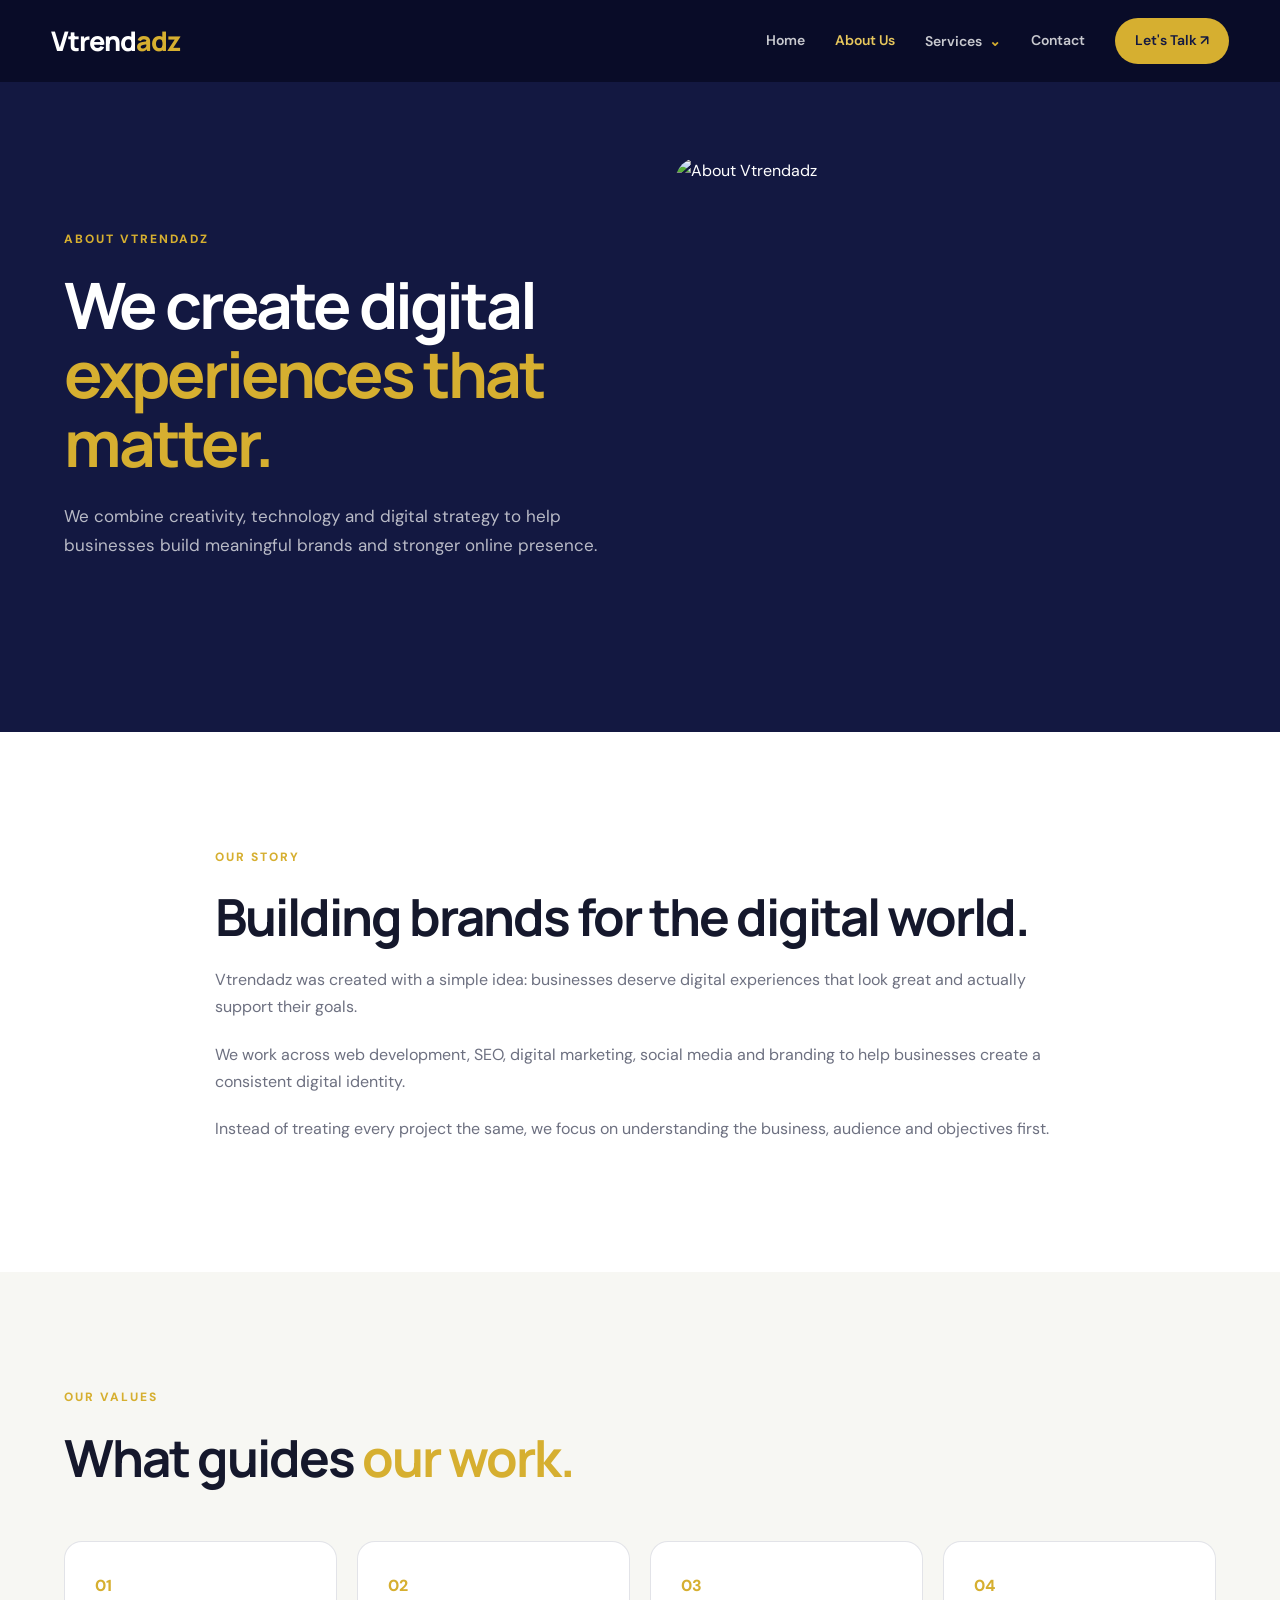
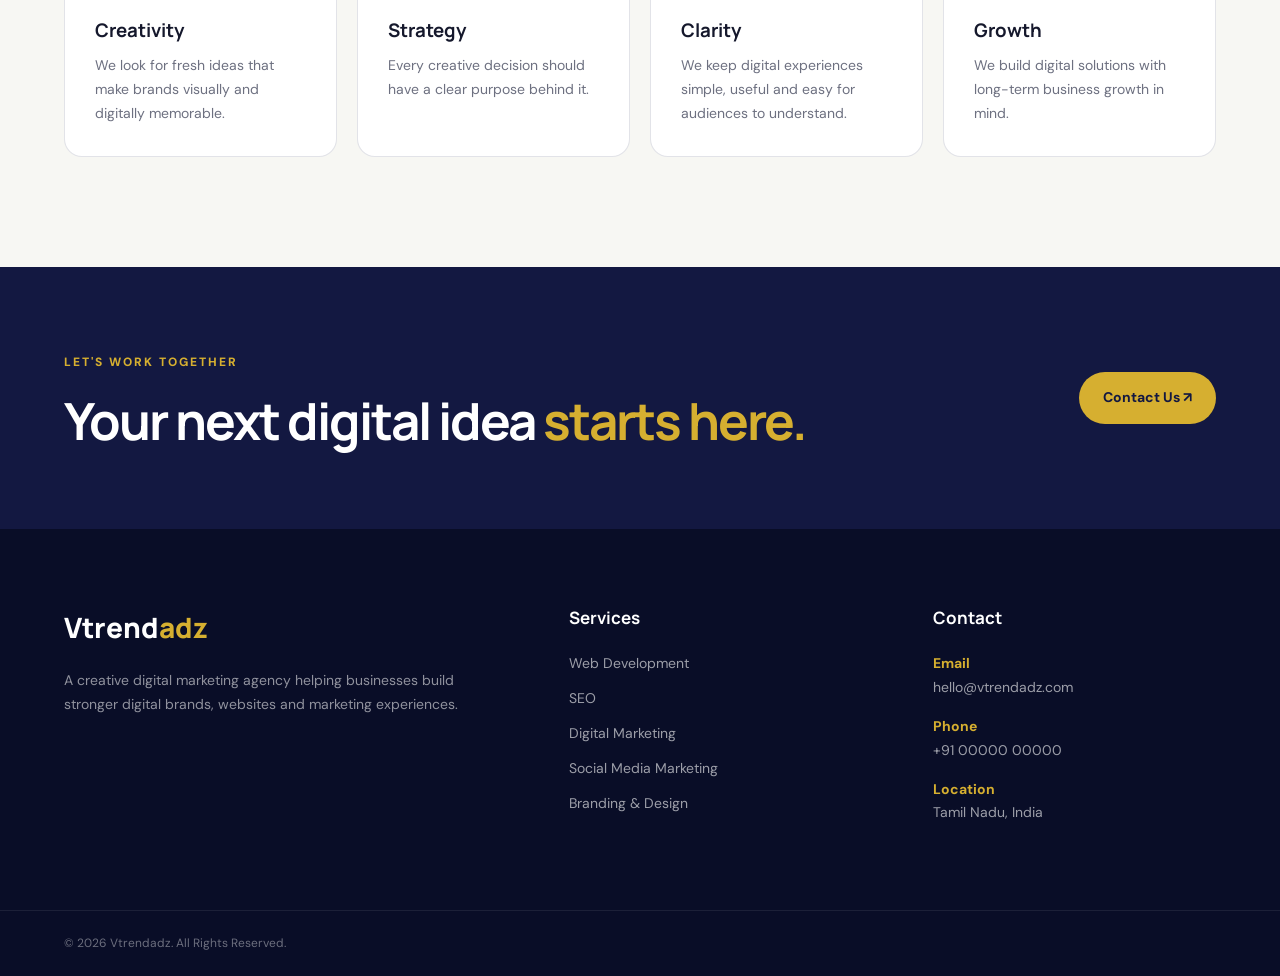
==== about.html @ 5061ff43 "ff" ====
<!DOCTYPE html>
<html lang="en">

<head>

    <meta charset="UTF-8">

    <meta name="viewport" content="width=device-width, initial-scale=1.0">

    <title>About Us | Vtrendadz Digital Marketing Agency</title>

    <meta name="description"
        content="Learn about Vtrendadz, a digital marketing agency helping businesses grow through websites, SEO, digital marketing, social media and branding.">

    <link rel="canonical" href="https://www.vtrendadz.com/about.html">

    <link rel="stylesheet" href="css/style.css">

</head>


<body>


    <div class="page-loader">
        <img src="images/vtrendadz-logo-transparent.png" alt="Vtrendadz" class="loader-logo-image">
    </div>

    <!-- NAVBAR -->

    <header class="navbar">

        <div class="nav-container">

            <a href="index.html" class="logo">
                Vtrend<span>adz</span>
            </a>

            <button class="menu-toggle" id="menuToggle">
                ☰
            </button>

            <nav class="nav-menu" id="navMenu">

                <a href="index.html">
                    Home
                </a>

                <a href="about.html" class="active">
                    About Us
                </a>

                <div class="dropdown">

                    <button class="dropdown-btn">
                        Services <span>⌄</span>
                    </button>

                    <div class="dropdown-menu">

                        <a href="services.html">
                            All Services
                        </a>

                        <a href="services/web-development.html">
                            Web Development
                        </a>

                        <a href="services/seo.html">
                            SEO
                        </a>

                        <a href="services/digital-marketing.html">
                            Digital Marketing
                        </a>

                        <a href="services/social-media.html">
                            Social Media Marketing
                        </a>

                        <a href="services/branding.html">
                            Branding & Design
                        </a>

                    </div>

                </div>

                <a href="contact.html">
                    Contact
                </a>

                <a href="contact.html" class="nav-btn">
                    Let's Talk ↗
                </a>

            </nav>

        </div>

    </header>


    <!-- HERO -->

    <section class="inner-hero">

        <div class="inner-hero-container">

            <div class="inner-hero-content reveal">

                <span class="small-title">
                    ABOUT VTRENDADZ
                </span>

                <h1>
                    We create digital
                    <span>experiences that matter.</span>
                </h1>

                <p>
                    We combine creativity, technology and digital
                    strategy to help businesses build meaningful
                    brands and stronger online presence.
                </p>

            </div>


            <div class="inner-hero-image reveal">

                <img src="images/about.jpg" alt="About Vtrendadz">

            </div>

        </div>

    </section>


    <!-- STORY -->

    <section class="section">

        <div class="container content-width reveal">

            <span class="small-title">
                OUR STORY
            </span>

            <h2>
                Building brands for the
                <span>digital world.</span>
            </h2>

            <p>
                Vtrendadz was created with a simple idea:
                businesses deserve digital experiences that
                look great and actually support their goals.
            </p>

            <p>
                We work across web development, SEO, digital
                marketing, social media and branding to help
                businesses create a consistent digital identity.
            </p>

            <p>
                Instead of treating every project the same,
                we focus on understanding the business,
                audience and objectives first.
            </p>

        </div>

    </section>


    <!-- VALUES -->

    <section class="section light-section">

        <div class="container">

            <div class="section-heading reveal">

                <span class="small-title">
                    OUR VALUES
                </span>

                <h2>
                    What guides
                    <span>our work.</span>
                </h2>

            </div>


            <div class="value-grid">

                <div class="value-card reveal">

                    <span>01</span>

                    <h3>Creativity</h3>

                    <p>
                        We look for fresh ideas that make brands
                        visually and digitally memorable.
                    </p>

                </div>


                <div class="value-card reveal">

                    <span>02</span>

                    <h3>Strategy</h3>

                    <p>
                        Every creative decision should have a
                        clear purpose behind it.
                    </p>

                </div>


                <div class="value-card reveal">

                    <span>03</span>

                    <h3>Clarity</h3>

                    <p>
                        We keep digital experiences simple,
                        useful and easy for audiences to understand.
                    </p>

                </div>


                <div class="value-card reveal">

                    <span>04</span>

                    <h3>Growth</h3>

                    <p>
                        We build digital solutions with long-term
                        business growth in mind.
                    </p>

                </div>

            </div>

        </div>

    </section>


    <!-- CTA -->

    <section class="cta-section">

        <div class="container cta-container reveal">

            <div>

                <span class="small-title">
                    LET'S WORK TOGETHER
                </span>

                <h2>
                    Your next digital idea
                    <span>starts here.</span>
                </h2>

            </div>

            <a href="contact.html" class="btn btn-primary">
                Contact Us ↗
            </a>

        </div>

    </section>


    <!-- FOOTER -->

    <footer class="footer">

        <div class="container footer-grid">

            <div class="footer-brand">

                <a href="index.html" class="footer-logo">
                    Vtrend<span>adz</span>
                </a>

                <p>
                    A creative digital marketing agency helping
                    businesses build stronger digital brands,
                    websites and marketing experiences.
                </p>

            </div>


            <div class="footer-services">

                <h3>Services</h3>

                <a href="services/web-development.html">
                    Web Development
                </a>

                <a href="services/seo.html">
                    SEO
                </a>

                <a href="services/digital-marketing.html">
                    Digital Marketing
                </a>

                <a href="services/social-media.html">
                    Social Media Marketing
                </a>

                <a href="services/branding.html">
                    Branding & Design
                </a>

            </div>


            <div class="footer-contact">

                <h3>Contact</h3>

                <p>
                    <strong>Email</strong><br>
                    hello@vtrendadz.com
                </p>

                <p>
                    <strong>Phone</strong><br>
                    +91 00000 00000
                </p>

                <p>
                    <strong>Location</strong><br>
                    Tamil Nadu, India
                </p>

            </div>

        </div>


        <div class="footer-bottom">

            <div class="container">

                <p>
                    © 2026 Vtrendadz. All Rights Reserved.
                </p>

            </div>

        </div>

    </footer>


    <script src="js/script.js"></script>

</body>

</html>
---- css/style.css ----
@import url('https://fonts.googleapis.com/css2?family=DM+Sans:wght@400;500;600;700&family=Manrope:wght@400;500;600;700;800&display=swap');


/* =========================================
   ROOT
========================================= */

:root {

    --navy: #131841;
    --navy-dark: #090d27;

    --gold: #d6af30;
    --gold-light: #e7c75d;

    --white: #ffffff;

    --cream: #f7f7f3;

    --text: #15182c;

    --muted: #6d7080;

    --border: rgba(19, 24, 65, 0.12);

    --container: 1180px;

}


/* =========================================
   RESET
========================================= */

* {

    margin: 0;

    padding: 0;

    box-sizing: border-box;

}


html {

    scroll-behavior: smooth;

}


body {

    font-family: "DM Sans", sans-serif;

    color: var(--text);

    background: var(--white);

    line-height: 1.7;

    overflow-x: hidden;

}


img {

    width: 100%;

    display: block;

}


a {

    text-decoration: none;

    color: inherit;

}


button,
input,
textarea,
select {

    font-family: inherit;

}


/* =========================================
   CONTAINER
========================================= */

.container {

    width: min(90%, var(--container));

    margin: auto;

}


/* =========================================
   LOADER
========================================= */

.page-loader {

    position: fixed;

    inset: 0;

    background: var(--navy);

    z-index: 9999;

    display: flex;

    align-items: center;

    justify-content: center;

    transition: .6s ease;

}


.page-loader.hide {

    opacity: 0;

    visibility: hidden;

}


.loader-logo {

    font-family: "Manrope", sans-serif;

    font-size: 42px;

    font-weight: 800;

    color: var(--white);

    animation: loaderPulse 1s infinite alternate;

}


.loader-logo span {

    color: var(--gold);

}


@keyframes loaderPulse {

    from {
        transform: scale(.9);
        opacity: .5;
    }

    to {
        transform: scale(1.05);
        opacity: 1;
    }

}


/* =========================================
   NAVBAR
========================================= */

.navbar {

    position: fixed;

    top: 0;

    left: 0;

    width: 100%;

    z-index: 1000;

    background: rgba(9, 13, 39, .92);

    backdrop-filter: blur(15px);

    transition: .3s ease;

}


.navbar.scrolled {

    box-shadow: 0 10px 40px rgba(0,0,0,.2);

}


.nav-container {

    width: min(92%, var(--container));

    margin: auto;

    min-height: 82px;

    display: flex;

    align-items: center;

    justify-content: space-between;

}


.logo {

    font-family: "Manrope", sans-serif;

    color: var(--white);

    font-size: 27px;

    font-weight: 800;

    letter-spacing: -1px;

}


.logo span {

    color: var(--gold);

}


.nav-menu {

    display: flex;

    align-items: center;

    gap: 30px;

}


.nav-menu > a {

    color: rgba(255,255,255,.78);

    font-size: 14px;

    font-weight: 600;

    transition: .3s ease;

}


.nav-menu > a:hover,
.nav-menu > a.active {

    color: var(--gold-light);

}


/* =========================================
   DROPDOWN
========================================= */

.dropdown {

    position: relative;

}


.dropdown-btn {

    background: none;

    border: none;

    color: rgba(255,255,255,.78);

    font-size: 14px;

    font-weight: 600;

    cursor: pointer;

}


.dropdown-btn span {

    color: var(--gold);

    margin-left: 4px;

}


.dropdown-menu {

    position: absolute;

    top: calc(100% + 22px);

    left: 50%;

    transform: translateX(-50%) translateY(10px);

    width: 230px;

    padding: 10px;

    background: var(--white);

    border-radius: 14px;

    box-shadow: 0 20px 50px rgba(0,0,0,.2);

    opacity: 0;

    visibility: hidden;

    transition: .3s ease;

}


.dropdown:hover .dropdown-menu {

    opacity: 1;

    visibility: visible;

    transform: translateX(-50%) translateY(0);

}


.dropdown-menu a {

    display: block;

    padding: 11px 14px;

    color: var(--text);

    font-size: 13px;

    border-radius: 8px;

    transition: .2s ease;

}


.dropdown-menu a:hover {

    background: var(--cream);

    color: var(--gold);

}


.nav-btn {

    padding: 11px 20px !important;

    background: var(--gold);

    color: var(--navy) !important;

    border-radius: 50px;

}


.nav-btn:hover {

    background: var(--gold-light);

}


/* =========================================
   MOBILE MENU
========================================= */

.menu-toggle {

    display: none;

    background: none;

    border: none;

    color: white;

    font-size: 27px;

    cursor: pointer;

}


/* =========================================
   HERO
========================================= */

.hero {

    min-height: 100vh;

    padding-top: 82px;

    background:
        radial-gradient(
            circle at 85% 20%,
            rgba(214,175,48,.14),
            transparent 30%
        ),
        var(--navy);

    color: var(--white);

}


.hero-container {

    width: min(90%, var(--container));

    margin: auto;

    display: grid;

    grid-template-columns: 1fr 1fr;

    gap: 70px;

    align-items: center;

    min-height: 650px;

}


.hero-content {

    max-width: 650px;

}


.small-title {

    display: inline-block;

    color: var(--gold);

    font-size: 12px;

    font-weight: 800;

    letter-spacing: 2px;

    margin-bottom: 20px;

}


.hero h1,
.inner-hero h1 {

    font-family: "Manrope", sans-serif;

    font-size: clamp(42px, 5vw, 72px);

    line-height: 1.08;

    letter-spacing: -3px;

    margin-bottom: 25px;

}


.hero h1 span,
.inner-hero h1 span,
.section-heading h2 span,
.about-content h2 span,
.cta-container h2 span {

    color: var(--gold);

}


.hero p {

    max-width: 580px;

    color: rgba(255,255,255,.7);

    font-size: 17px;

    margin-bottom: 32px;

}


.hero-buttons {

    display: flex;

    gap: 14px;

    flex-wrap: wrap;

}


/* =========================================
   BUTTONS
========================================= */

.btn {

    display: inline-flex;

    align-items: center;

    justify-content: center;

    padding: 14px 24px;

    border-radius: 50px;

    font-weight: 700;

    font-size: 14px;

    transition: .3s ease;

}


.btn-primary {

    background: var(--gold);

    color: var(--navy);

}


.btn-primary:hover {

    background: var(--gold-light);

    transform: translateY(-3px);

    box-shadow: 0 15px 30px rgba(214,175,48,.2);

}


.btn-outline {

    border: 1px solid rgba(255,255,255,.3);

    color: white;

}


.btn-outline:hover {

    border-color: var(--gold);

    color: var(--gold);

    transform: translateY(-3px);

}


/* =========================================
   HERO IMAGE
========================================= */

.hero-image-box {

    position: relative;

    height: 580px;

    border-radius: 25px;

    overflow: hidden;

    border: 1px solid rgba(255,255,255,.15);

    box-shadow: 0 30px 80px rgba(0,0,0,.35);

}


.hero-image-box img {

    width: 100%;

    height: 100%;

    object-fit: cover;

    transition: transform .7s ease;

}


.hero-image-box:hover img {

    transform: scale(1.05);

}


.image-badge {

    position: absolute;

    bottom: 25px;

    left: 25px;

    background: rgba(19,24,65,.9);

    backdrop-filter: blur(12px);

    padding: 15px 20px;

    border-radius: 15px;

    border: 1px solid rgba(255,255,255,.15);

}


.image-badge strong {

    display: block;

    color: var(--gold);

    font-size: 25px;

}


.image-badge span {

    color: white;

    font-size: 12px;

}


/* =========================================
   INNER HERO
========================================= */

.inner-hero {

    padding-top: 82px;

    background: var(--navy);

    color: white;

}


.inner-hero-container {

    width: min(90%, var(--container));

    margin: auto;

    min-height: 650px;

    display: grid;

    grid-template-columns: 1fr 1fr;

    gap: 70px;

    align-items: center;

}


.inner-hero-content {

    max-width: 620px;

}


.inner-hero-content p {

    color: rgba(255,255,255,.7);

    max-width: 570px;

    font-size: 17px;

    margin-bottom: 30px;

}


.inner-hero-image {

    height: 500px;

    border-radius: 25px;

    overflow: hidden;

}


.inner-hero-image img {

    width: 100%;

    height: 100%;

    object-fit: cover;

    transition: .7s ease;

}


.inner-hero-image:hover img {

    transform: scale(1.05);

}


/* =========================================
   SECTIONS
========================================= */

.section {

    padding: 110px 0;

}


.light-section {

    background: var(--cream);

}


.section-heading {

    max-width: 720px;

    margin-bottom: 55px;

}


.section-heading h2,
.about-content h2,
.content-width h2,
.contact-info h2 {

    font-family: "Manrope", sans-serif;

    font-size: clamp(34px, 4vw, 52px);

    line-height: 1.15;

    letter-spacing: -2px;

    margin-bottom: 20px;

}


.section-heading p {

    color: var(--muted);

    max-width: 600px;

}


/* =========================================
   SERVICES
========================================= */

.services-section {

    background: var(--white);

}


.service-grid {

    display: grid;

    grid-template-columns: repeat(2, 1fr);

    gap: 25px;

}


.service-card {

    border: 1px solid var(--border);

    border-radius: 20px;

    overflow: hidden;

    background: white;

    transition: .4s ease;

}


.service-card:hover {

    transform: translateY(-8px);

    box-shadow: 0 25px 60px rgba(19,24,65,.12);

}


.service-image {

    height: 260px;

    overflow: hidden;

}


.service-image img {

    width: 100%;

    height: 100%;

    object-fit: cover;

    transition: .6s ease;

}


.service-card:hover .service-image img {

    transform: scale(1.07);

}


.service-content {

    padding: 28px;

}


.service-content h3 {

    font-family: "Manrope", sans-serif;

    font-size: 23px;

    margin-bottom: 8px;

}


.service-content p {

    color: var(--muted);

    font-size: 14px;

    margin-bottom: 18px;

}


.service-link {

    color: var(--navy);

    font-size: 13px;

    font-weight: 800;

}


.service-card:hover .service-link {

    color: var(--gold);

}


/* =========================================
   ABOUT
========================================= */

.about-preview {

    background: var(--cream);

}


.about-grid {

    display: grid;

    grid-template-columns: 1fr 1fr;

    gap: 80px;

    align-items: center;

}


.about-image {

    height: 520px;

    border-radius: 25px;

    overflow: hidden;

}


.about-image img {

    width: 100%;

    height: 100%;

    object-fit: cover;

    transition: .7s ease;

}


.about-image:hover img {

    transform: scale(1.04);

}


.about-content p {

    color: var(--muted);

    margin-bottom: 18px;

}


.text-link {

    display: inline-block;

    margin-top: 15px;

    color: var(--navy);

    font-weight: 800;

    border-bottom: 2px solid var(--gold);

}


/* =========================================
   CONTENT
========================================= */

.content-width {

    max-width: 850px;

}


.content-width p {

    color: var(--muted);

    margin-bottom: 20px;

}


/* =========================================
   VALUE GRID
========================================= */

.value-grid {

    display: grid;

    grid-template-columns: repeat(4, 1fr);

    gap: 20px;

}


.value-card {

    background: white;

    border: 1px solid var(--border);

    padding: 30px;

    border-radius: 18px;

    transition: .3s ease;

}


.value-card:hover {

    transform: translateY(-6px);

    box-shadow: 0 20px 50px rgba(0,0,0,.08);

}


.value-card > span {

    color: var(--gold);

    font-weight: 800;

}


.value-card h3 {

    font-family: "Manrope", sans-serif;

    margin: 15px 0 8px;

}


.value-card p {

    color: var(--muted);

    font-size: 14px;

}


/* =========================================
   FEATURE GRID
========================================= */

.feature-grid {

    display: grid;

    grid-template-columns: repeat(2, 1fr);

    gap: 20px;

}


.feature-card {

    border: 1px solid var(--border);

    padding: 35px;

    border-radius: 20px;

    transition: .35s ease;

}


.feature-card:hover {

    transform: translateY(-6px);

    border-color: var(--gold);

    box-shadow: 0 20px 50px rgba(19,24,65,.08);

}


.feature-card > span {

    color: var(--gold);

    font-weight: 800;

}


.feature-card h3 {

    font-family: "Manrope", sans-serif;

    font-size: 22px;

    margin: 15px 0 8px;

}


.feature-card p {

    color: var(--muted);

}


/* =========================================
   CTA
========================================= */

.cta-section {

    padding: 80px 0;

    background: var(--navy);

    color: white;

}


.cta-container {

    display: flex;

    align-items: center;

    justify-content: space-between;

    gap: 40px;

}


.cta-container h2 {

    font-family: "Manrope", sans-serif;

    font-size: clamp(34px, 4vw, 52px);

    line-height: 1.1;

    letter-spacing: -2px;

}


/* =========================================
   CONTACT
========================================= */

.contact-grid {

    display: grid;

    grid-template-columns: .8fr 1.2fr;

    gap: 80px;

    align-items: start;

}


.contact-info > p {

    color: var(--muted);

    margin-bottom: 35px;

}


.contact-detail {

    padding: 20px 0;

    border-bottom: 1px solid var(--border);

}


.contact-detail strong {

    display: block;

    font-size: 13px;

    color: var(--gold);

    margin-bottom: 5px;

}


.contact-detail a {

    font-weight: 600;

}


.contact-detail p {

    margin: 0;

    color: var(--muted);

}


/* =========================================
   FORM
========================================= */

.contact-form-wrapper {

    background: var(--cream);

    padding: 40px;

    border-radius: 25px;

}


.form-row {

    display: grid;

    grid-template-columns: 1fr 1fr;

    gap: 20px;

}


.form-group {

    margin-bottom: 20px;

}


.form-group label {

    display: block;

    margin-bottom: 7px;

    font-size: 13px;

    font-weight: 700;

}


.form-group input,
.form-group textarea,
.form-group select {

    width: 100%;

    border: 1px solid var(--border);

    background: white;

    border-radius: 10px;

    padding: 14px 15px;

    outline: none;

    font-size: 14px;

    color: var(--text);

    transition: .3s ease;

}


.form-group input:focus,
.form-group textarea:focus,
.form-group select:focus {

    border-color: var(--gold);

    box-shadow: 0 0 0 3px rgba(214,175,48,.1);

}


.form-group textarea {

    resize: vertical;

}


.form-btn {

    border: none;

    cursor: pointer;

}


/* =========================================
   FOOTER
========================================= */

.footer {

    background: var(--navy-dark);

    color: white;

    padding-top: 75px;

}


.footer-grid {

    display: grid;

    grid-template-columns: 1.5fr 1fr 1fr;

    gap: 80px;

    padding-bottom: 70px;

}


.footer-logo {

    font-family: "Manrope", sans-serif;

    font-size: 28px;

    font-weight: 800;

}


.footer-logo span {

    color: var(--gold);

}


.footer-brand p {

    max-width: 400px;

    color: rgba(255,255,255,.55);

    font-size: 14px;

    margin-top: 18px;

}


.footer h3 {

    font-family: "Manrope", sans-serif;

    margin-bottom: 20px;

    font-size: 17px;

}


.footer-services a {

    display: block;

    color: rgba(255,255,255,.6);

    font-size: 14px;

    margin-bottom: 11px;

    transition: .2s ease;

}


.footer-services a:hover {

    color: var(--gold);

    transform: translateX(4px);

}


.footer-contact p {

    color: rgba(255,255,255,.6);

    font-size: 14px;

    margin-bottom: 15px;

}


.footer-contact strong {

    color: var(--gold);

}


.footer-bottom {

    border-top: 1px solid rgba(255,255,255,.08);

    padding: 22px 0;

}


.footer-bottom p {

    color: rgba(255,255,255,.4);

    font-size: 12px;

}


/* =========================================
   ANIMATION
========================================= */

.reveal {

    opacity: 0;

    transform: translateY(30px);

    transition:
        opacity .8s ease,
        transform .8s ease;

}


.reveal.show {

    opacity: 1;

    transform: translateY(0);

}


/* =========================================
   RESPONSIVE
========================================= */

@media(max-width: 1000px) {

    .nav-menu {

        gap: 18px;

    }


    .hero-container,
    .inner-hero-container {

        gap: 40px;

    }


    .value-grid {

        grid-template-columns: repeat(2, 1fr);

    }

}


@media(max-width: 900px) {

    .menu-toggle {

        display: block;

    }


    .nav-menu {

        position: absolute;

        top: 82px;

        left: 0;

        width: 100%;

        padding: 25px;

        background: var(--navy-dark);

        display: none;

        flex-direction: column;

        align-items: flex-start;

        gap: 18px;

    }


    .nav-menu.open {

        display: flex;

    }


    .dropdown {

        width: 100%;

    }


    .dropdown-btn {

        padding: 0;

    }


    .dropdown-menu {

        position: static;

        transform: none;

        width: 100%;

        margin-top: 12px;

        display: none;

        box-shadow: none;

    }


    .dropdown:hover .dropdown-menu {

        display: block;

        transform: none;

    }


    .hero-container,
    .inner-hero-container,
    .about-grid,
    .contact-grid {

        grid-template-columns: 1fr;

    }


    .hero {

        padding-bottom: 80px;

    }


    .hero-image-box {

        height: 450px;

    }


    .inner-hero {

        padding-bottom: 80px;

    }


    .inner-hero-image {

        height: 430px;

    }


    .about-grid {

        gap: 40px;

    }


    .footer-grid {

        grid-template-columns: 1fr 1fr;

        gap: 45px;

    }


    .cta-container {

        align-items: flex-start;

        flex-direction: column;

    }

}


@media(max-width: 650px) {

    .hero h1,
    .inner-hero h1 {

        letter-spacing: -2px;

    }


    .hero-image-box {

        height: 350px;

    }


    .inner-hero-image {

        height: 330px;

    }


    .service-grid,
    .feature-grid,
    .value-grid {

        grid-template-columns: 1fr;

    }


    .form-row {

        grid-template-columns: 1fr;

        gap: 0;

    }


    .contact-form-wrapper {

        padding: 25px;

    }


    .footer-grid {

        grid-template-columns: 1fr;

        gap: 40px;

    }


    .section {

        padding: 75px 0;

    }


    .hero-buttons {

        flex-direction: column;

        align-items: stretch;

    }


    .btn {

        width: 100%;

    }

}

.page-loader {
    position: fixed;
    inset: 0;
    background: #ffffff;
    z-index: 9999;

    display: flex;
    align-items: center;
    justify-content: center;

    transition: opacity .6s ease, visibility .6s ease;
}

.page-loader.hide {
    opacity: 0;
    visibility: hidden;
}

.loader-logo-image {
    width: min(420px, 70vw);
    height: auto;
    display: block;

    animation: logoLoader 1.8s ease-in-out infinite;
}

@keyframes logoLoader {
    0% {
        transform: scale(.96);
        opacity: .75;
    }

    50% {
        transform: scale(1);
        opacity: 1;
    }

    100% {
        transform: scale(.96);
        opacity: .75;
    }
}

@media(max-width: 650px) {

    .brand-logo {
        width: 105px;
    }

    .loader-logo-image {
        width: 75vw;
    }

}
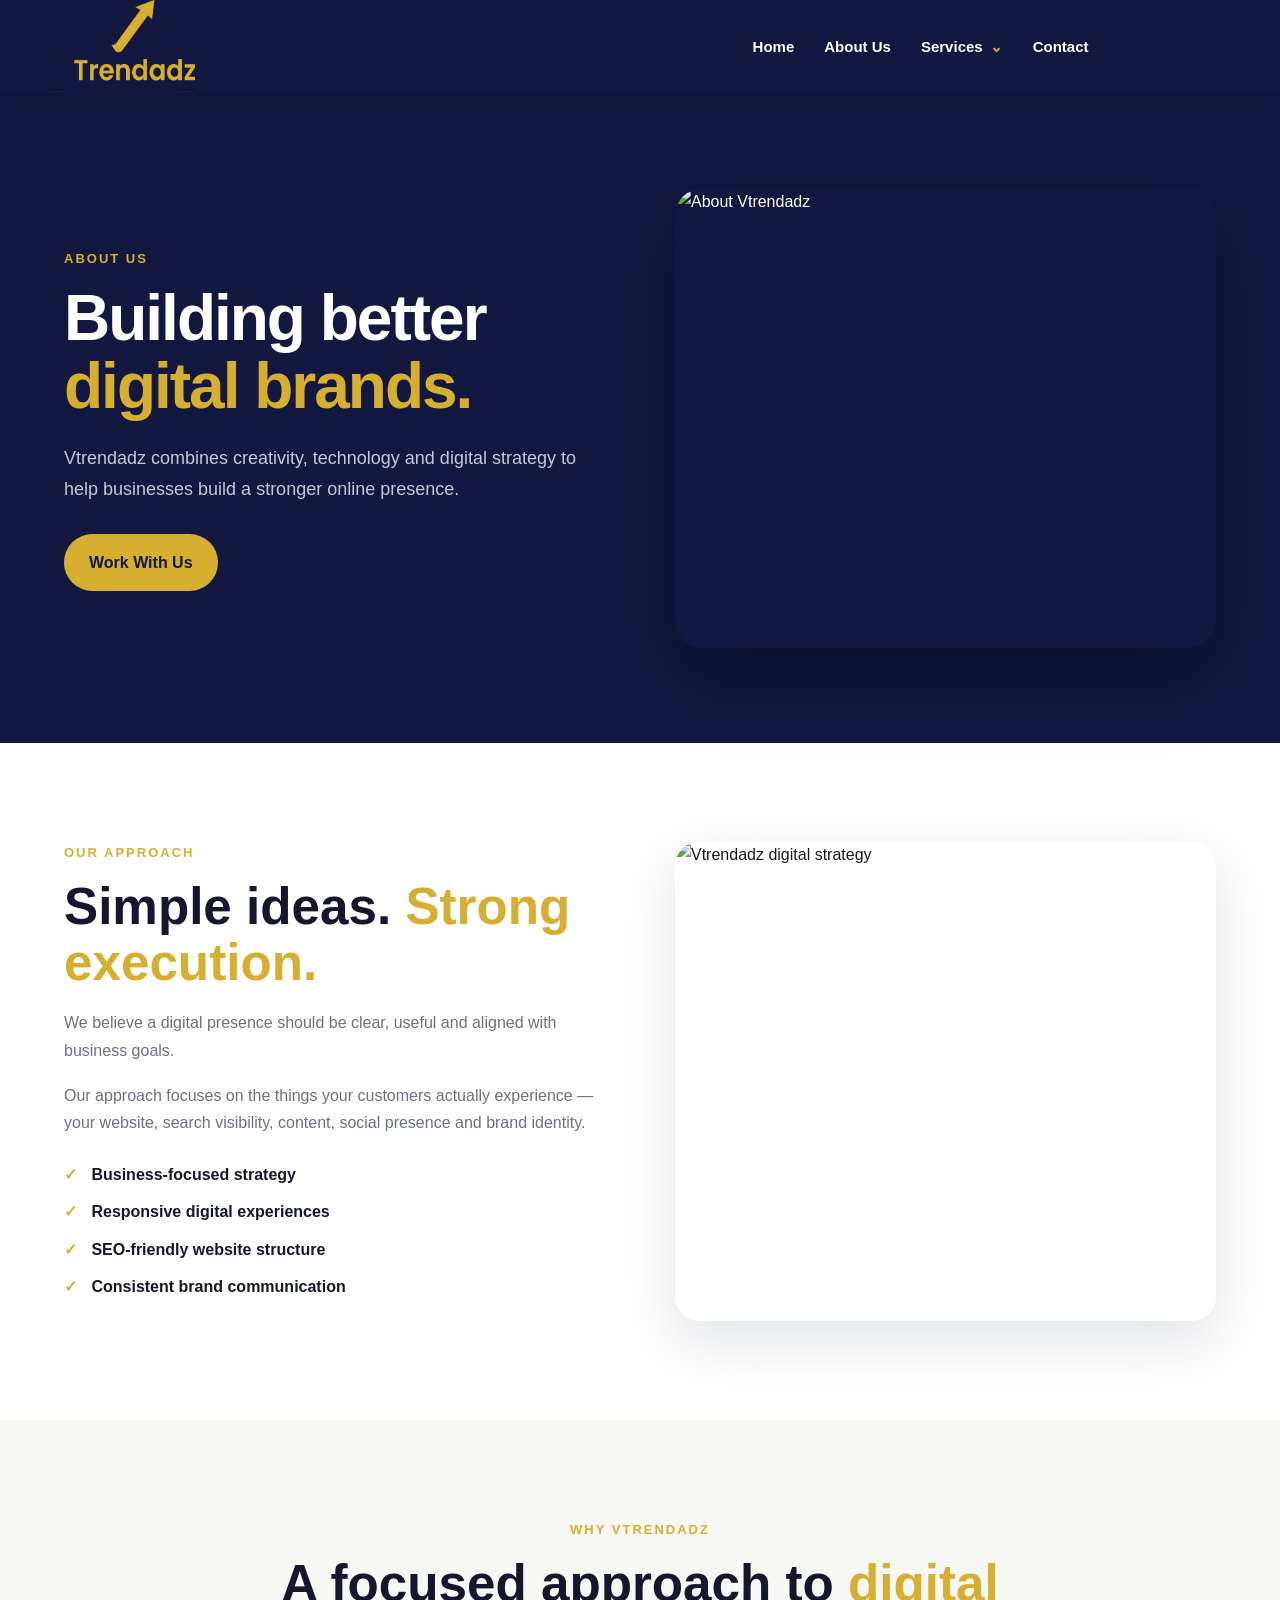
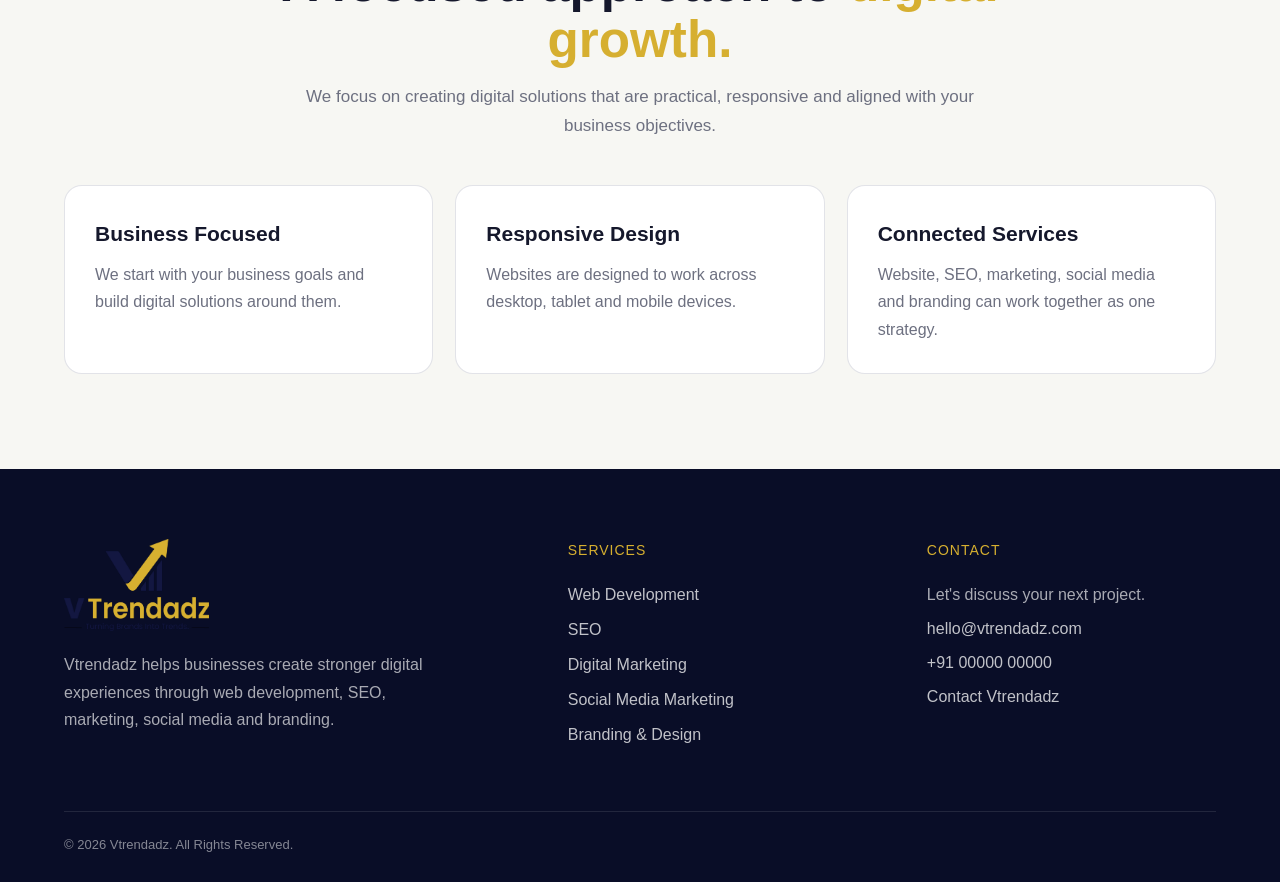
==== commit abc55aad: "ff" ====
--- a/about.html
+++ b/about.html
@@ -5,313 +5,404 @@
 
     <meta charset="UTF-8">
 
-    <meta name="viewport" content="width=device-width, initial-scale=1.0">
-
-    <title>About Us | Vtrendadz Digital Marketing Agency</title>
-
-    <meta name="description"
-        content="Learn about Vtrendadz, a digital marketing agency helping businesses grow through websites, SEO, digital marketing, social media and branding.">
-
-    <link rel="canonical" href="https://www.vtrendadz.com/about.html">
-
-    <link rel="stylesheet" href="css/style.css">
+    <meta name="viewport"
+          content="width=device-width, initial-scale=1.0">
+
+    <title>
+        About Vtrendadz | Digital Marketing Agency in Tamil Nadu
+    </title>
+
+    <meta
+        name="description"
+        content="Learn about Vtrendadz, a digital marketing agency offering web development, SEO, digital marketing, social media marketing and branding services."
+    >
+
+    <meta
+        name="robots"
+        content="index, follow"
+    >
+
+    <link
+        rel="canonical"
+        href="https://www.vtrendadz.com/about.html"
+    >
+
+    <link
+        rel="stylesheet"
+        href="css/style.css"
+    >
 
 </head>
 
-
 <body>
 
 
-    <div class="page-loader">
-        <img src="images/vtrendadz-logo-transparent.png" alt="Vtrendadz" class="loader-logo-image">
+<!-- LOADER -->
+
+<div id="pageLoader" class="page-loader">
+
+    <div class="loader-wrapper">
+
+        <div class="loader-circle"></div>
+
+        <img
+            src="images/vtrendadz-logo-transparent.png"
+            alt="Vtrendadz"
+            class="loader-logo"
+        >
+
     </div>
 
-    <!-- NAVBAR -->
-
-    <header class="navbar">
-
-        <div class="nav-container">
-
-            <a href="index.html" class="logo">
-                Vtrend<span>adz</span>
+</div>
+
+
+
+<!-- NAVBAR -->
+
+<header class="site-header">
+
+    <nav class="navbar">
+
+        <a href="index.html" class="brand-logo">
+
+            <img
+                src="images/vtrendadz-logo-transparent.png"
+                alt="Vtrendadz"
+            >
+
+        </a>
+
+
+        <button
+            class="menu-toggle"
+            id="menuToggle"
+            aria-label="Open menu"
+            aria-expanded="false"
+            type="button"
+        >
+
+            <span></span>
+            <span></span>
+            <span></span>
+
+        </button>
+
+
+        <div class="nav-menu" id="navMenu">
+
+            <a href="index.html">
+                Home
             </a>
 
-            <button class="menu-toggle" id="menuToggle">
-                ☰
-            </button>
-
-            <nav class="nav-menu" id="navMenu">
-
-                <a href="index.html">
-                    Home
-                </a>
-
-                <a href="about.html" class="active">
-                    About Us
-                </a>
-
-                <div class="dropdown">
-
-                    <button class="dropdown-btn">
-                        Services <span>⌄</span>
-                    </button>
-
-                    <div class="dropdown-menu">
-
-                        <a href="services.html">
-                            All Services
-                        </a>
-
-                        <a href="services/web-development.html">
-                            Web Development
-                        </a>
-
-                        <a href="services/seo.html">
-                            SEO
-                        </a>
-
-                        <a href="services/digital-marketing.html">
-                            Digital Marketing
-                        </a>
-
-                        <a href="services/social-media.html">
-                            Social Media Marketing
-                        </a>
-
-                        <a href="services/branding.html">
-                            Branding & Design
-                        </a>
-
-                    </div>
+            <a href="about.html">
+                About Us
+            </a>
+
+
+            <div class="nav-dropdown">
+
+                <button
+                    class="dropdown-btn"
+                    type="button"
+                    aria-expanded="false"
+                >
+
+                    Services
+
+                    <span>⌄</span>
+
+                </button>
+
+
+                <div class="dropdown-menu">
+
+                    <a href="services.html">
+                        All Services
+                    </a>
+
+                    <a href="services/web-development.html">
+                        Web Development
+                    </a>
+
+                    <a href="services/seo.html">
+                        SEO
+                    </a>
+
+                    <a href="services/digital-marketing.html">
+                        Digital Marketing
+                    </a>
+
+                    <a href="services/social-media.html">
+                        Social Media Marketing
+                    </a>
+
+                    <a href="services/branding.html">
+                        Branding &amp; Design
+                    </a>
 
                 </div>
 
-                <a href="contact.html">
-                    Contact
-                </a>
-
-                <a href="contact.html" class="nav-btn">
-                    Let's Talk ↗
-                </a>
-
-            </nav>
-
-        </div>
-
-    </header>
-
-
-    <!-- HERO -->
-
-    <section class="inner-hero">
-
-        <div class="inner-hero-container">
-
-            <div class="inner-hero-content reveal">
-
-                <span class="small-title">
-                    ABOUT VTRENDADZ
-                </span>
-
-                <h1>
-                    We create digital
-                    <span>experiences that matter.</span>
-                </h1>
+            </div>
+
+
+            <a href="contact.html">
+                Contact
+            </a>
+
+            <a href="contact.html" class="nav-cta">
+                Let's Talk
+            </a>
+
+        </div>
+
+    </nav>
+
+</header>
+
+
+
+<main>
+
+
+<!-- HERO -->
+
+<section class="inner-hero">
+
+    <div class="inner-hero-container">
+
+
+        <div class="reveal">
+
+            <span class="small-title">
+                ABOUT US
+            </span>
+
+
+            <h1>
+                Building better
+                <span>digital brands.</span>
+            </h1>
+
+
+            <p>
+                Vtrendadz combines creativity, technology
+                and digital strategy to help businesses
+                build a stronger online presence.
+            </p>
+
+
+            <a
+                href="contact.html"
+                class="btn btn-primary"
+            >
+                Work With Us
+            </a>
+
+        </div>
+
+
+        <div class="inner-hero-image reveal">
+
+            <img
+                src="images/about.jpg"
+                alt="About Vtrendadz"
+            >
+
+        </div>
+
+    </div>
+
+</section>
+
+
+
+<!-- APPROACH -->
+
+<section class="section">
+
+    <div class="container about-grid">
+
+
+        <div class="about-content reveal">
+
+            <span class="small-title">
+                OUR APPROACH
+            </span>
+
+
+            <h2>
+                Simple ideas.
+                <span>Strong execution.</span>
+            </h2>
+
+
+            <p>
+                We believe a digital presence should be
+                clear, useful and aligned with business goals.
+            </p>
+
+
+            <p>
+                Our approach focuses on the things your
+                customers actually experience — your website,
+                search visibility, content, social presence
+                and brand identity.
+            </p>
+
+
+            <ul class="check-list">
+
+                <li>
+                    Business-focused strategy
+                </li>
+
+                <li>
+                    Responsive digital experiences
+                </li>
+
+                <li>
+                    SEO-friendly website structure
+                </li>
+
+                <li>
+                    Consistent brand communication
+                </li>
+
+            </ul>
+
+        </div>
+
+
+        <div class="about-image reveal">
+
+            <img
+                src="images/hero.jpg"
+                alt="Vtrendadz digital strategy"
+            >
+
+        </div>
+
+    </div>
+
+</section>
+
+
+
+<!-- WHY -->
+
+<section class="section section-light">
+
+    <div class="container">
+
+        <div class="section-heading center reveal">
+
+            <span class="small-title">
+                WHY VTRENDADZ
+            </span>
+
+            <h2>
+                A focused approach to
+                <span>digital growth.</span>
+            </h2>
+
+            <p>
+                We focus on creating digital solutions
+                that are practical, responsive and aligned
+                with your business objectives.
+            </p>
+
+        </div>
+
+
+        <div class="feature-grid">
+
+
+            <div class="feature-card reveal">
+
+                <h3>
+                    Business Focused
+                </h3>
 
                 <p>
-                    We combine creativity, technology and digital
-                    strategy to help businesses build meaningful
-                    brands and stronger online presence.
+                    We start with your business goals
+                    and build digital solutions around them.
                 </p>
 
             </div>
 
 
-            <div class="inner-hero-image reveal">
-
-                <img src="images/about.jpg" alt="About Vtrendadz">
-
-            </div>
-
-        </div>
-
-    </section>
-
-
-    <!-- STORY -->
-
-    <section class="section">
-
-        <div class="container content-width reveal">
-
-            <span class="small-title">
-                OUR STORY
-            </span>
-
-            <h2>
-                Building brands for the
-                <span>digital world.</span>
-            </h2>
-
-            <p>
-                Vtrendadz was created with a simple idea:
-                businesses deserve digital experiences that
-                look great and actually support their goals.
-            </p>
-
-            <p>
-                We work across web development, SEO, digital
-                marketing, social media and branding to help
-                businesses create a consistent digital identity.
-            </p>
-
-            <p>
-                Instead of treating every project the same,
-                we focus on understanding the business,
-                audience and objectives first.
-            </p>
-
-        </div>
-
-    </section>
-
-
-    <!-- VALUES -->
-
-    <section class="section light-section">
-
-        <div class="container">
-
-            <div class="section-heading reveal">
-
-                <span class="small-title">
-                    OUR VALUES
-                </span>
-
-                <h2>
-                    What guides
-                    <span>our work.</span>
-                </h2>
-
-            </div>
-
-
-            <div class="value-grid">
-
-                <div class="value-card reveal">
-
-                    <span>01</span>
-
-                    <h3>Creativity</h3>
-
-                    <p>
-                        We look for fresh ideas that make brands
-                        visually and digitally memorable.
-                    </p>
-
+            <div class="feature-card reveal">
+
+                <h3>
+                    Responsive Design
+                </h3>
+
+                <p>
+                    Websites are designed to work across
+                    desktop, tablet and mobile devices.
+                </p>
+
+            </div>
+
+
+            <div class="feature-card reveal">
+
+                <h3>
+                    Connected Services
+                </h3>
+
+                <p>
+                    Website, SEO, marketing, social media
+                    and branding can work together as one strategy.
+                </p>
+
+            </div>
+
+
+        </div>
+
+    </div>
+
+</section>
+
+</main>
+
+
+
+<!-- FOOTER -->
+
+<footer class="site-footer">
+
+    <div class="container">
+
+        <div class="footer-grid">
+
+            <div class="footer-brand">
+
+                <a href="index.html" class="brand-logo">
+
+                    <img
+                        src="images/vtrendadz-logo-transparent.png"
+                        alt="Vtrendadz"
+                    >
+
+                </a>
+
+                <p>
+                    Vtrendadz helps businesses create
+                    stronger digital experiences through
+                    web development, SEO, marketing,
+                    social media and branding.
+                </p>
+
+            </div>
+
+
+            <div class="footer-services">
+
+                <div class="footer-title">
+                    Services
                 </div>
-
-
-                <div class="value-card reveal">
-
-                    <span>02</span>
-
-                    <h3>Strategy</h3>
-
-                    <p>
-                        Every creative decision should have a
-                        clear purpose behind it.
-                    </p>
-
-                </div>
-
-
-                <div class="value-card reveal">
-
-                    <span>03</span>
-
-                    <h3>Clarity</h3>
-
-                    <p>
-                        We keep digital experiences simple,
-                        useful and easy for audiences to understand.
-                    </p>
-
-                </div>
-
-
-                <div class="value-card reveal">
-
-                    <span>04</span>
-
-                    <h3>Growth</h3>
-
-                    <p>
-                        We build digital solutions with long-term
-                        business growth in mind.
-                    </p>
-
-                </div>
-
-            </div>
-
-        </div>
-
-    </section>
-
-
-    <!-- CTA -->
-
-    <section class="cta-section">
-
-        <div class="container cta-container reveal">
-
-            <div>
-
-                <span class="small-title">
-                    LET'S WORK TOGETHER
-                </span>
-
-                <h2>
-                    Your next digital idea
-                    <span>starts here.</span>
-                </h2>
-
-            </div>
-
-            <a href="contact.html" class="btn btn-primary">
-                Contact Us ↗
-            </a>
-
-        </div>
-
-    </section>
-
-
-    <!-- FOOTER -->
-
-    <footer class="footer">
-
-        <div class="container footer-grid">
-
-            <div class="footer-brand">
-
-                <a href="index.html" class="footer-logo">
-                    Vtrend<span>adz</span>
-                </a>
-
-                <p>
-                    A creative digital marketing agency helping
-                    businesses build stronger digital brands,
-                    websites and marketing experiences.
-                </p>
-
-            </div>
-
-
-            <div class="footer-services">
-
-                <h3>Services</h3>
 
                 <a href="services/web-development.html">
                     Web Development
@@ -330,7 +421,7 @@
                 </a>
 
                 <a href="services/branding.html">
-                    Branding & Design
+                    Branding &amp; Design
                 </a>
 
             </div>
@@ -338,22 +429,25 @@
 
             <div class="footer-contact">
 
-                <h3>Contact</h3>
+                <div class="footer-title">
+                    Contact
+                </div>
 
                 <p>
-                    <strong>Email</strong><br>
+                    Let's discuss your next project.
+                </p>
+
+                <a href="mailto:hello@vtrendadz.com">
                     hello@vtrendadz.com
-                </p>
-
-                <p>
-                    <strong>Phone</strong><br>
+                </a>
+
+                <a href="tel:+910000000000">
                     +91 00000 00000
-                </p>
-
-                <p>
-                    <strong>Location</strong><br>
-                    Tamil Nadu, India
-                </p>
+                </a>
+
+                <a href="contact.html">
+                    Contact Vtrendadz
+                </a>
 
             </div>
 
@@ -361,22 +455,15 @@
 
 
         <div class="footer-bottom">
-
-            <div class="container">
-
-                <p>
-                    © 2026 Vtrendadz. All Rights Reserved.
-                </p>
-
-            </div>
-
-        </div>
-
-    </footer>
-
-
-    <script src="js/script.js"></script>
+            © 2026 Vtrendadz. All Rights Reserved.
+        </div>
+
+    </div>
+
+</footer>
+
+
+<script src="js/script.js"></script>
 
 </body>
-
 </html>
--- a/css/style.css
+++ b/css/style.css
@@ -1,9 +1,7 @@
-@import url('https://fonts.googleapis.com/css2?family=DM+Sans:wght@400;500;600;700&family=Manrope:wght@400;500;600;700;800&display=swap');
-
-
-/* =========================================
-   ROOT
-========================================= */
+/* =========================================================
+   VTRENDADZ
+   MAIN STYLESHEET
+========================================================= */
 
 :root {
 
@@ -14,45 +12,45 @@
     --gold-light: #e7c75d;
 
     --white: #ffffff;
-
     --cream: #f7f7f3;
 
     --text: #15182c;
-
     --muted: #6d7080;
 
     --border: rgba(19, 24, 65, 0.12);
 
     --container: 1180px;
 
-}
-
-
-/* =========================================
+    --shadow:
+        0 20px 60px rgba(9, 13, 39, 0.12);
+}
+
+
+/* =========================================================
    RESET
-========================================= */
+========================================================= */
 
 * {
 
     margin: 0;
-
     padding: 0;
 
     box-sizing: border-box;
-
 }
 
 
 html {
 
     scroll-behavior: smooth;
-
 }
 
 
 body {
 
-    font-family: "DM Sans", sans-serif;
+    font-family:
+        Arial,
+        Helvetica,
+        sans-serif;
 
     color: var(--text);
 
@@ -61,16 +59,14 @@
     line-height: 1.7;
 
     overflow-x: hidden;
-
 }
 
 
 img {
 
-    width: 100%;
-
     display: block;
 
+    max-width: 100%;
 }
 
 
@@ -79,7 +75,6 @@
     text-decoration: none;
 
     color: inherit;
-
 }
 
 
@@ -88,27 +83,22 @@
 textarea,
 select {
 
-    font-family: inherit;
-
-}
-
-
-/* =========================================
-   CONTAINER
-========================================= */
+    font: inherit;
+}
+
 
 .container {
 
     width: min(90%, var(--container));
 
-    margin: auto;
-
-}
-
-
-/* =========================================
+    margin-left: auto;
+    margin-right: auto;
+}
+
+
+/* =========================================================
    LOADER
-========================================= */
+========================================================= */
 
 .page-loader {
 
@@ -116,1218 +106,1229 @@
 
     inset: 0;
 
-    background: var(--navy);
-
-    z-index: 9999;
+    width: 100%;
+    height: 100vh;
+
+    background: #ffffff;
 
     display: flex;
 
     align-items: center;
-
     justify-content: center;
 
-    transition: .6s ease;
-
-}
-
-
-.page-loader.hide {
+    z-index: 999999;
+
+    opacity: 1;
+
+    visibility: visible;
+
+    transition:
+        opacity 0.6s ease,
+        visibility 0.6s ease;
+}
+
+
+.page-loader.loaded {
 
     opacity: 0;
 
     visibility: hidden;
 
+    pointer-events: none;
+}
+
+
+.loader-wrapper {
+
+    position: relative;
+
+    width: 220px;
+    height: 220px;
+
+    display: flex;
+
+    align-items: center;
+    justify-content: center;
 }
 
 
 .loader-logo {
 
-    font-family: "Manrope", sans-serif;
-
-    font-size: 42px;
+    position: absolute;
+
+    width: 150px;
+
+    height: auto;
+
+    display: block;
+
+    z-index: 10;
+
+    opacity: 1 !important;
+
+    visibility: visible !important;
+
+    transform: none !important;
+
+    animation: none !important;
+}
+
+
+.loader-circle {
+
+    position: absolute;
+
+    width: 195px;
+    height: 195px;
+
+    border-radius: 50%;
+
+    border:
+        3px solid
+        rgba(19, 24, 65, 0.12);
+
+    border-top-color: var(--gold);
+
+    border-right-color: var(--gold);
+
+    animation:
+        loaderRotate
+        1.1s
+        linear
+        infinite;
+
+    z-index: 5;
+}
+
+
+.loader-circle::after {
+
+    content: "";
+
+    position: absolute;
+
+    width: 8px;
+    height: 8px;
+
+    background: var(--gold);
+
+    border-radius: 50%;
+
+    top: 8px;
+
+    left: 50%;
+
+    transform:
+        translateX(-50%);
+
+    box-shadow:
+        0 0 10px
+        rgba(214, 175, 48, 0.5);
+}
+
+
+@keyframes loaderRotate {
+
+    from {
+
+        transform:
+            rotate(0deg);
+
+    }
+
+    to {
+
+        transform:
+            rotate(360deg);
+
+    }
+
+}
+
+
+/* =========================================================
+   HEADER
+========================================================= */
+
+.site-header {
+
+    position: sticky;
+
+    top: 0;
+
+    z-index: 1000;
+
+    background:
+        var(--navy);
+
+    box-shadow:
+        0 5px 25px
+        rgba(0, 0, 0, 0.12);
+}
+
+
+.navbar {
+
+    width:
+        min(94%, var(--container));
+
+    min-height: 78px;
+
+    margin:
+        0 auto;
+
+    display: flex;
+
+    align-items: center;
+
+    justify-content: space-between;
+
+    gap: 25px;
+}
+
+
+/* =========================================================
+   LOGO
+========================================================= */
+
+.brand-logo {
+
+    display: flex;
+
+    align-items: center;
+
+    width: 145px;
+
+    flex-shrink: 0;
+}
+
+
+.brand-logo img {
+
+    width: 100%;
+
+    height: auto;
+
+    display: block;
+}
+
+
+/* =========================================================
+   DESKTOP NAV
+========================================================= */
+
+.nav-menu {
+
+    display: flex;
+
+    align-items: center;
+
+    gap: 30px;
+}
+
+
+.nav-menu > a,
+.dropdown-btn {
+
+    color: #ffffff;
+
+    font-size: 15px;
+
+    font-weight: 700;
+
+    background: transparent;
+
+    border: 0;
+
+    cursor: pointer;
+
+    transition:
+        color 0.25s ease;
+}
+
+
+.nav-menu > a:hover,
+.dropdown-btn:hover {
+
+    color: var(--gold);
+}
+
+
+/* =========================================================
+   DROPDOWN
+========================================================= */
+
+.nav-dropdown {
+
+    position: relative;
+}
+
+
+.dropdown-btn {
+
+    display: flex;
+
+    align-items: center;
+
+    gap: 7px;
+
+    padding: 20px 0;
+}
+
+
+.dropdown-btn span {
+
+    color: var(--gold);
+
+    transition:
+        transform 0.3s ease;
+}
+
+
+.dropdown-menu {
+
+    position: absolute;
+
+    top: 100%;
+
+    left: 50%;
+
+    transform:
+        translate(-50%, 10px);
+
+    width: 250px;
+
+    padding: 10px;
+
+    background: #ffffff;
+
+    border-radius: 12px;
+
+    border:
+        1px solid
+        var(--border);
+
+    box-shadow:
+        0 20px 50px
+        rgba(0, 0, 0, 0.18);
+
+    opacity: 0;
+
+    visibility: hidden;
+
+    transition:
+        opacity 0.25s ease,
+        transform 0.25s ease,
+        visibility 0.25s ease;
+
+    z-index: 1002;
+}
+
+
+.nav-dropdown:hover .dropdown-menu,
+.nav-dropdown:focus-within .dropdown-menu {
+
+    opacity: 1;
+
+    visibility: visible;
+
+    transform:
+        translate(-50%, 0);
+}
+
+
+.dropdown-menu a {
+
+    display: block;
+
+    padding: 11px 13px;
+
+    border-radius: 8px;
+
+    color: var(--text);
+
+    font-size: 14px;
+
+    font-weight: 700;
+
+    transition:
+        background 0.2s ease,
+        color 0.2s ease;
+}
+
+
+.dropdown-menu a:hover {
+
+    background:
+        rgba(214, 175, 48, 0.12);
+
+    color: var(--navy);
+}
+
+
+/* =========================================================
+   CTA
+========================================================= */
+
+.nav-cta {
+
+    display: inline-flex !important;
+
+    align-items: center;
+
+    justify-content: center;
+
+    padding:
+        12px 22px !important;
+
+    border-radius: 50px;
+
+    background:
+        var(--gold);
+
+    color:
+        var(--navy) !important;
+
+    transition:
+        transform 0.25s ease,
+        background 0.25s ease !important;
+}
+
+
+.nav-cta:hover {
+
+    background:
+        var(--gold-light);
+
+    transform:
+        translateY(-2px);
+}
+
+
+/* =========================================================
+   HAMBURGER
+========================================================= */
+
+.menu-toggle {
+
+    display: none;
+
+    width: 44px;
+    height: 44px;
+
+    padding: 0;
+
+    border: 0;
+
+    background: transparent;
+
+    cursor: pointer;
+
+    position: relative;
+
+    align-items: center;
+
+    justify-content: center;
+
+    flex-direction: column;
+
+    gap: 6px;
+
+    z-index: 1001;
+}
+
+
+.menu-toggle span {
+
+    display: block;
+
+    width: 26px;
+
+    height: 2px;
+
+    background: #ffffff;
+
+    border-radius: 10px;
+
+    transition:
+        transform 0.35s ease,
+        opacity 0.25s ease,
+        width 0.35s ease;
+}
+
+
+.menu-toggle:hover span:nth-child(1),
+.menu-toggle:hover span:nth-child(3) {
+
+    width: 20px;
+}
+
+
+.menu-toggle.active span:nth-child(1) {
+
+    transform:
+        translateY(8px)
+        rotate(45deg);
+}
+
+
+.menu-toggle.active span:nth-child(2) {
+
+    opacity: 0;
+
+    transform:
+        translateX(10px);
+}
+
+
+.menu-toggle.active span:nth-child(3) {
+
+    transform:
+        translateY(-8px)
+        rotate(-45deg);
+}
+
+
+/* =========================================================
+   HERO
+========================================================= */
+
+.hero,
+.inner-hero {
+
+    background:
+        var(--navy);
+
+    color: #ffffff;
+}
+
+
+.hero-container,
+.inner-hero-container {
+
+    width:
+        min(90%, var(--container));
+
+    min-height: 650px;
+
+    margin:
+        0 auto;
+
+    padding:
+        80px 0;
+
+    display: grid;
+
+    grid-template-columns:
+        1fr 1fr;
+
+    align-items: center;
+
+    gap: 70px;
+}
+
+
+.eyebrow,
+.small-title {
+
+    display: inline-block;
+
+    color:
+        var(--gold);
+
+    font-size: 13px;
 
     font-weight: 800;
 
-    color: var(--white);
-
-    animation: loaderPulse 1s infinite alternate;
-
-}
-
-
-.loader-logo span {
-
-    color: var(--gold);
-
-}
-
-
-@keyframes loaderPulse {
-
-    from {
-        transform: scale(.9);
-        opacity: .5;
-    }
-
-    to {
-        transform: scale(1.05);
-        opacity: 1;
-    }
-
-}
-
-
-/* =========================================
-   NAVBAR
-========================================= */
-
-.navbar {
-
-    position: fixed;
-
-    top: 0;
-
-    left: 0;
-
-    width: 100%;
-
-    z-index: 1000;
-
-    background: rgba(9, 13, 39, .92);
-
-    backdrop-filter: blur(15px);
-
-    transition: .3s ease;
-
-}
-
-
-.navbar.scrolled {
-
-    box-shadow: 0 10px 40px rgba(0,0,0,.2);
-
-}
-
-
-.nav-container {
-
-    width: min(92%, var(--container));
-
-    margin: auto;
-
-    min-height: 82px;
-
-    display: flex;
-
-    align-items: center;
-
-    justify-content: space-between;
-
-}
-
-
-.logo {
-
-    font-family: "Manrope", sans-serif;
-
-    color: var(--white);
-
-    font-size: 27px;
-
-    font-weight: 800;
-
-    letter-spacing: -1px;
-
-}
-
-
-.logo span {
-
-    color: var(--gold);
-
-}
-
-
-.nav-menu {
-
-    display: flex;
-
-    align-items: center;
-
-    gap: 30px;
-
-}
-
-
-.nav-menu > a {
-
-    color: rgba(255,255,255,.78);
-
-    font-size: 14px;
-
-    font-weight: 600;
-
-    transition: .3s ease;
-
-}
-
-
-.nav-menu > a:hover,
-.nav-menu > a.active {
-
-    color: var(--gold-light);
-
-}
-
-
-/* =========================================
-   DROPDOWN
-========================================= */
-
-.dropdown {
-
-    position: relative;
-
-}
-
-
-.dropdown-btn {
-
-    background: none;
-
-    border: none;
-
-    color: rgba(255,255,255,.78);
-
-    font-size: 14px;
-
-    font-weight: 600;
-
-    cursor: pointer;
-
-}
-
-
-.dropdown-btn span {
-
-    color: var(--gold);
-
-    margin-left: 4px;
-
-}
-
-
-.dropdown-menu {
-
-    position: absolute;
-
-    top: calc(100% + 22px);
-
-    left: 50%;
-
-    transform: translateX(-50%) translateY(10px);
-
-    width: 230px;
-
-    padding: 10px;
-
-    background: var(--white);
-
-    border-radius: 14px;
-
-    box-shadow: 0 20px 50px rgba(0,0,0,.2);
-
-    opacity: 0;
-
-    visibility: hidden;
-
-    transition: .3s ease;
-
-}
-
-
-.dropdown:hover .dropdown-menu {
-
-    opacity: 1;
-
-    visibility: visible;
-
-    transform: translateX(-50%) translateY(0);
-
-}
-
-
-.dropdown-menu a {
-
-    display: block;
-
-    padding: 11px 14px;
-
-    color: var(--text);
-
-    font-size: 13px;
-
-    border-radius: 8px;
-
-    transition: .2s ease;
-
-}
-
-
-.dropdown-menu a:hover {
-
-    background: var(--cream);
-
-    color: var(--gold);
-
-}
-
-
-.nav-btn {
-
-    padding: 11px 20px !important;
-
-    background: var(--gold);
-
-    color: var(--navy) !important;
-
-    border-radius: 50px;
-
-}
-
-
-.nav-btn:hover {
-
-    background: var(--gold-light);
-
-}
-
-
-/* =========================================
-   MOBILE MENU
-========================================= */
-
-.menu-toggle {
-
-    display: none;
-
-    background: none;
-
-    border: none;
-
-    color: white;
-
-    font-size: 27px;
-
-    cursor: pointer;
-
-}
-
-
-/* =========================================
-   HERO
-========================================= */
-
-.hero {
-
-    min-height: 100vh;
-
-    padding-top: 82px;
-
-    background:
-        radial-gradient(
-            circle at 85% 20%,
-            rgba(214,175,48,.14),
-            transparent 30%
-        ),
-        var(--navy);
-
-    color: var(--white);
-
-}
-
-
-.hero-container {
-
-    width: min(90%, var(--container));
-
-    margin: auto;
-
-    display: grid;
-
-    grid-template-columns: 1fr 1fr;
-
-    gap: 70px;
-
-    align-items: center;
-
-    min-height: 650px;
-
-}
-
-
-.hero-content {
-
-    max-width: 650px;
-
-}
-
-
-.small-title {
-
-    display: inline-block;
-
-    color: var(--gold);
-
-    font-size: 12px;
-
-    font-weight: 800;
-
     letter-spacing: 2px;
 
-    margin-bottom: 20px;
-
+    margin-bottom: 15px;
 }
 
 
 .hero h1,
 .inner-hero h1 {
 
-    font-family: "Manrope", sans-serif;
-
-    font-size: clamp(42px, 5vw, 72px);
-
-    line-height: 1.08;
-
-    letter-spacing: -3px;
+    font-size:
+        clamp(42px, 5vw, 72px);
+
+    line-height: 1.06;
+
+    letter-spacing: -2px;
+
+    margin-bottom: 22px;
+}
+
+
+.hero h1 span,
+.inner-hero h1 span {
+
+    color:
+        var(--gold);
+}
+
+
+.hero p,
+.inner-hero p {
+
+    max-width: 620px;
+
+    color:
+        rgba(255, 255, 255, 0.76);
+
+    font-size: 18px;
+
+    margin-bottom: 30px;
+}
+
+
+.hero-actions {
+
+    display: flex;
+
+    align-items: center;
+
+    gap: 14px;
+
+    flex-wrap: wrap;
+}
+
+
+/* =========================================================
+   BUTTONS
+========================================================= */
+
+.btn {
+
+    display: inline-flex;
+
+    align-items: center;
+
+    justify-content: center;
+
+    padding:
+        14px 24px;
+
+    border-radius: 50px;
+
+    font-weight: 800;
+
+    border: 1px solid transparent;
+
+    transition:
+        transform 0.25s ease,
+        background 0.25s ease,
+        color 0.25s ease;
+}
+
+
+.btn-primary {
+
+    background:
+        var(--gold);
+
+    color:
+        var(--navy);
+}
+
+
+.btn-primary:hover {
+
+    background:
+        var(--gold-light);
+
+    transform:
+        translateY(-3px);
+}
+
+
+.btn-outline {
+
+    border-color:
+        rgba(255, 255, 255, 0.35);
+
+    color:
+        #ffffff;
+}
+
+
+.btn-outline:hover {
+
+    border-color:
+        var(--gold);
+
+    color:
+        var(--gold);
+}
+
+
+/* =========================================================
+   HERO IMAGE
+========================================================= */
+
+.hero-image-box,
+.inner-hero-image {
+
+    position: relative;
+
+    overflow: hidden;
+
+    border-radius: 28px;
+
+    box-shadow:
+        0 30px 80px
+        rgba(0, 0, 0, 0.35);
+}
+
+
+.hero-image-box {
+
+    height: 520px;
+}
+
+
+.inner-hero-image {
+
+    height: 460px;
+}
+
+
+.hero-image-box img,
+.inner-hero-image img {
+
+    width: 100%;
+
+    height: 100%;
+
+    object-fit: cover;
+}
+
+
+.image-badge {
+
+    position: absolute;
+
+    left: 20px;
+
+    bottom: 20px;
+
+    padding:
+        14px 18px;
+
+    background: #ffffff;
+
+    color:
+        var(--navy);
+
+    border-radius: 14px;
+
+    box-shadow:
+        0 15px 35px
+        rgba(0, 0, 0, 0.2);
+
+    display: flex;
+
+    flex-direction: column;
+}
+
+
+.image-badge strong {
+
+    font-size: 24px;
+
+    color:
+        var(--gold);
+}
+
+
+.image-badge span {
+
+    font-size: 12px;
+
+    font-weight: 800;
+}
+
+
+/* =========================================================
+   SECTIONS
+========================================================= */
+
+.section {
+
+    padding:
+        95px 0;
+}
+
+
+.section-light {
+
+    background:
+        var(--cream);
+}
+
+
+.section-heading {
+
+    max-width: 720px;
+
+    margin-bottom: 45px;
+}
+
+
+.section-heading.center {
+
+    margin-left: auto;
+
+    margin-right: auto;
+
+    text-align: center;
+}
+
+
+.section-heading h2 {
+
+    font-size:
+        clamp(32px, 4vw, 52px);
+
+    line-height: 1.1;
+
+    margin-bottom: 14px;
+}
+
+
+.section-heading h2 span {
+
+    color:
+        var(--gold);
+}
+
+
+.section-heading p {
+
+    color:
+        var(--muted);
+
+    font-size: 17px;
+}
+
+
+/* =========================================================
+   SERVICES
+========================================================= */
+
+.service-grid {
+
+    display: grid;
+
+    grid-template-columns:
+        repeat(2, 1fr);
+
+    gap: 25px;
+}
+
+
+.service-card {
+
+    background: #ffffff;
+
+    border:
+        1px solid
+        var(--border);
+
+    border-radius: 20px;
+
+    overflow: hidden;
+
+    box-shadow:
+        0 10px 35px
+        rgba(9, 13, 39, 0.06);
+
+    transition:
+        transform 0.3s ease,
+        box-shadow 0.3s ease;
+}
+
+
+.service-card:hover {
+
+    transform:
+        translateY(-7px);
+
+    box-shadow:
+        var(--shadow);
+}
+
+
+.service-image {
+
+    height: 250px;
+
+    overflow: hidden;
+}
+
+
+.service-image img {
+
+    width: 100%;
+
+    height: 100%;
+
+    object-fit: cover;
+
+    transition:
+        transform 0.5s ease;
+}
+
+
+.service-card:hover
+.service-image img {
+
+    transform:
+        scale(1.04);
+}
+
+
+.service-content {
+
+    padding: 25px;
+}
+
+
+.service-content h3 {
+
+    font-size: 24px;
+
+    margin-bottom: 8px;
+}
+
+
+.service-content p {
+
+    color:
+        var(--muted);
+
+    margin-bottom: 18px;
+}
+
+
+.text-link {
+
+    font-weight: 800;
+
+    color:
+        var(--navy);
+}
+
+
+.text-link:hover {
+
+    color:
+        var(--gold);
+}
+
+
+/* =========================================================
+   ABOUT
+========================================================= */
+
+.about-grid {
+
+    display: grid;
+
+    grid-template-columns:
+        1fr 1fr;
+
+    gap: 70px;
+
+    align-items: center;
+}
+
+
+.about-image {
+
+    height: 480px;
+
+    border-radius: 25px;
+
+    overflow: hidden;
+
+    box-shadow:
+        var(--shadow);
+}
+
+
+.about-image img {
+
+    width: 100%;
+
+    height: 100%;
+
+    object-fit: cover;
+}
+
+
+.about-content h2 {
+
+    font-size:
+        clamp(34px, 4vw, 52px);
+
+    line-height: 1.1;
+
+    margin-bottom: 18px;
+}
+
+
+.about-content h2 span {
+
+    color:
+        var(--gold);
+}
+
+
+.about-content p {
+
+    color:
+        var(--muted);
+
+    margin-bottom: 18px;
+}
+
+
+.check-list {
+
+    list-style: none;
+
+    margin:
+        25px 0;
+}
+
+
+.check-list li {
+
+    margin:
+        10px 0;
+
+    font-weight: 700;
+}
+
+
+.check-list li::before {
+
+    content: "✓";
+
+    color:
+        var(--gold);
+
+    font-weight: 900;
+
+    margin-right: 10px;
+}
+
+
+/* =========================================================
+   FEATURES
+========================================================= */
+
+.feature-grid {
+
+    display: grid;
+
+    grid-template-columns:
+        repeat(3, 1fr);
+
+    gap: 22px;
+}
+
+
+.feature-card {
+
+    padding: 30px;
+
+    border:
+        1px solid
+        var(--border);
+
+    border-radius: 18px;
+
+    background:
+        #ffffff;
+}
+
+
+.feature-card h3 {
+
+    margin-bottom: 9px;
+
+    font-size: 21px;
+}
+
+
+.feature-card p {
+
+    color:
+        var(--muted);
+}
+
+
+/* =========================================================
+   CTA
+========================================================= */
+
+.cta {
+
+    background:
+        var(--navy);
+
+    color:
+        #ffffff;
+
+    border-radius: 28px;
+
+    padding: 65px;
+
+    display: flex;
+
+    align-items: center;
+
+    justify-content: space-between;
+
+    gap: 30px;
+}
+
+
+.cta h2 {
+
+    font-size:
+        clamp(30px, 4vw, 48px);
+
+    line-height: 1.1;
+}
+
+
+.cta p {
+
+    color:
+        rgba(255, 255, 255, 0.7);
+
+    margin-top: 10px;
+
+    max-width: 650px;
+}
+
+
+/* =========================================================
+   CONTACT
+========================================================= */
+
+.contact-grid {
+
+    display: grid;
+
+    grid-template-columns:
+        0.85fr 1.15fr;
+
+    gap: 60px;
+
+    align-items: start;
+}
+
+
+.contact-info h2 {
+
+    font-size: 46px;
+
+    line-height: 1.1;
+
+    margin-bottom: 16px;
+}
+
+
+.contact-info h2 span {
+
+    color:
+        var(--gold);
+}
+
+
+.contact-info p {
+
+    color:
+        var(--muted);
 
     margin-bottom: 25px;
-
-}
-
-
-.hero h1 span,
-.inner-hero h1 span,
-.section-heading h2 span,
-.about-content h2 span,
-.cta-container h2 span {
-
-    color: var(--gold);
-
-}
-
-
-.hero p {
-
-    max-width: 580px;
-
-    color: rgba(255,255,255,.7);
-
-    font-size: 17px;
-
-    margin-bottom: 32px;
-
-}
-
-
-.hero-buttons {
-
-    display: flex;
-
-    gap: 14px;
-
-    flex-wrap: wrap;
-
-}
-
-
-/* =========================================
-   BUTTONS
-========================================= */
-
-.btn {
-
-    display: inline-flex;
-
-    align-items: center;
-
-    justify-content: center;
-
-    padding: 14px 24px;
-
-    border-radius: 50px;
-
-    font-weight: 700;
+}
+
+
+.contact-item {
+
+    margin:
+        20px 0;
+}
+
+
+.contact-item strong {
+
+    display: block;
+
+    color:
+        var(--navy);
+
+    margin-bottom: 3px;
+}
+
+
+.contact-item span,
+.contact-item a {
+
+    color:
+        var(--muted);
+}
+
+
+.contact-form {
+
+    background:
+        #ffffff;
+
+    border:
+        1px solid
+        var(--border);
+
+    border-radius: 22px;
+
+    padding: 35px;
+
+    box-shadow:
+        var(--shadow);
+}
+
+
+.form-row {
+
+    display: grid;
+
+    grid-template-columns:
+        1fr 1fr;
+
+    gap: 18px;
+}
+
+
+.form-group {
+
+    margin-bottom: 18px;
+}
+
+
+.form-group label {
+
+    display: block;
 
     font-size: 14px;
 
-    transition: .3s ease;
-
-}
-
-
-.btn-primary {
-
-    background: var(--gold);
-
-    color: var(--navy);
-
-}
-
-
-.btn-primary:hover {
-
-    background: var(--gold-light);
-
-    transform: translateY(-3px);
-
-    box-shadow: 0 15px 30px rgba(214,175,48,.2);
-
-}
-
-
-.btn-outline {
-
-    border: 1px solid rgba(255,255,255,.3);
-
-    color: white;
-
-}
-
-
-.btn-outline:hover {
-
-    border-color: var(--gold);
-
-    color: var(--gold);
-
-    transform: translateY(-3px);
-
-}
-
-
-/* =========================================
-   HERO IMAGE
-========================================= */
-
-.hero-image-box {
-
-    position: relative;
-
-    height: 580px;
-
-    border-radius: 25px;
-
-    overflow: hidden;
-
-    border: 1px solid rgba(255,255,255,.15);
-
-    box-shadow: 0 30px 80px rgba(0,0,0,.35);
-
-}
-
-
-.hero-image-box img {
-
-    width: 100%;
-
-    height: 100%;
-
-    object-fit: cover;
-
-    transition: transform .7s ease;
-
-}
-
-
-.hero-image-box:hover img {
-
-    transform: scale(1.05);
-
-}
-
-
-.image-badge {
-
-    position: absolute;
-
-    bottom: 25px;
-
-    left: 25px;
-
-    background: rgba(19,24,65,.9);
-
-    backdrop-filter: blur(12px);
-
-    padding: 15px 20px;
-
-    border-radius: 15px;
-
-    border: 1px solid rgba(255,255,255,.15);
-
-}
-
-
-.image-badge strong {
-
-    display: block;
-
-    color: var(--gold);
-
-    font-size: 25px;
-
-}
-
-
-.image-badge span {
-
-    color: white;
-
-    font-size: 12px;
-
-}
-
-
-/* =========================================
-   INNER HERO
-========================================= */
-
-.inner-hero {
-
-    padding-top: 82px;
-
-    background: var(--navy);
-
-    color: white;
-
-}
-
-
-.inner-hero-container {
-
-    width: min(90%, var(--container));
-
-    margin: auto;
-
-    min-height: 650px;
-
-    display: grid;
-
-    grid-template-columns: 1fr 1fr;
-
-    gap: 70px;
-
-    align-items: center;
-
-}
-
-
-.inner-hero-content {
-
-    max-width: 620px;
-
-}
-
-
-.inner-hero-content p {
-
-    color: rgba(255,255,255,.7);
-
-    max-width: 570px;
-
-    font-size: 17px;
-
-    margin-bottom: 30px;
-
-}
-
-
-.inner-hero-image {
-
-    height: 500px;
-
-    border-radius: 25px;
-
-    overflow: hidden;
-
-}
-
-
-.inner-hero-image img {
-
-    width: 100%;
-
-    height: 100%;
-
-    object-fit: cover;
-
-    transition: .7s ease;
-
-}
-
-
-.inner-hero-image:hover img {
-
-    transform: scale(1.05);
-
-}
-
-
-/* =========================================
-   SECTIONS
-========================================= */
-
-.section {
-
-    padding: 110px 0;
-
-}
-
-
-.light-section {
-
-    background: var(--cream);
-
-}
-
-
-.section-heading {
-
-    max-width: 720px;
-
-    margin-bottom: 55px;
-
-}
-
-
-.section-heading h2,
-.about-content h2,
-.content-width h2,
-.contact-info h2 {
-
-    font-family: "Manrope", sans-serif;
-
-    font-size: clamp(34px, 4vw, 52px);
-
-    line-height: 1.15;
-
-    letter-spacing: -2px;
-
-    margin-bottom: 20px;
-
-}
-
-
-.section-heading p {
-
-    color: var(--muted);
-
-    max-width: 600px;
-
-}
-
-
-/* =========================================
-   SERVICES
-========================================= */
-
-.services-section {
-
-    background: var(--white);
-
-}
-
-
-.service-grid {
-
-    display: grid;
-
-    grid-template-columns: repeat(2, 1fr);
-
-    gap: 25px;
-
-}
-
-
-.service-card {
-
-    border: 1px solid var(--border);
-
-    border-radius: 20px;
-
-    overflow: hidden;
-
-    background: white;
-
-    transition: .4s ease;
-
-}
-
-
-.service-card:hover {
-
-    transform: translateY(-8px);
-
-    box-shadow: 0 25px 60px rgba(19,24,65,.12);
-
-}
-
-
-.service-image {
-
-    height: 260px;
-
-    overflow: hidden;
-
-}
-
-
-.service-image img {
-
-    width: 100%;
-
-    height: 100%;
-
-    object-fit: cover;
-
-    transition: .6s ease;
-
-}
-
-
-.service-card:hover .service-image img {
-
-    transform: scale(1.07);
-
-}
-
-
-.service-content {
-
-    padding: 28px;
-
-}
-
-
-.service-content h3 {
-
-    font-family: "Manrope", sans-serif;
-
-    font-size: 23px;
-
-    margin-bottom: 8px;
-
-}
-
-
-.service-content p {
-
-    color: var(--muted);
-
-    font-size: 14px;
-
-    margin-bottom: 18px;
-
-}
-
-
-.service-link {
-
-    color: var(--navy);
-
-    font-size: 13px;
-
     font-weight: 800;
 
-}
-
-
-.service-card:hover .service-link {
-
-    color: var(--gold);
-
-}
-
-
-/* =========================================
-   ABOUT
-========================================= */
-
-.about-preview {
-
-    background: var(--cream);
-
-}
-
-
-.about-grid {
-
-    display: grid;
-
-    grid-template-columns: 1fr 1fr;
-
-    gap: 80px;
-
-    align-items: center;
-
-}
-
-
-.about-image {
-
-    height: 520px;
-
-    border-radius: 25px;
-
-    overflow: hidden;
-
-}
-
-
-.about-image img {
-
-    width: 100%;
-
-    height: 100%;
-
-    object-fit: cover;
-
-    transition: .7s ease;
-
-}
-
-
-.about-image:hover img {
-
-    transform: scale(1.04);
-
-}
-
-
-.about-content p {
-
-    color: var(--muted);
-
-    margin-bottom: 18px;
-
-}
-
-
-.text-link {
-
-    display: inline-block;
-
-    margin-top: 15px;
-
-    color: var(--navy);
-
-    font-weight: 800;
-
-    border-bottom: 2px solid var(--gold);
-
-}
-
-
-/* =========================================
-   CONTENT
-========================================= */
-
-.content-width {
-
-    max-width: 850px;
-
-}
-
-
-.content-width p {
-
-    color: var(--muted);
-
-    margin-bottom: 20px;
-
-}
-
-
-/* =========================================
-   VALUE GRID
-========================================= */
-
-.value-grid {
-
-    display: grid;
-
-    grid-template-columns: repeat(4, 1fr);
-
-    gap: 20px;
-
-}
-
-
-.value-card {
-
-    background: white;
-
-    border: 1px solid var(--border);
-
-    padding: 30px;
-
-    border-radius: 18px;
-
-    transition: .3s ease;
-
-}
-
-
-.value-card:hover {
-
-    transform: translateY(-6px);
-
-    box-shadow: 0 20px 50px rgba(0,0,0,.08);
-
-}
-
-
-.value-card > span {
-
-    color: var(--gold);
-
-    font-weight: 800;
-
-}
-
-
-.value-card h3 {
-
-    font-family: "Manrope", sans-serif;
-
-    margin: 15px 0 8px;
-
-}
-
-
-.value-card p {
-
-    color: var(--muted);
-
-    font-size: 14px;
-
-}
-
-
-/* =========================================
-   FEATURE GRID
-========================================= */
-
-.feature-grid {
-
-    display: grid;
-
-    grid-template-columns: repeat(2, 1fr);
-
-    gap: 20px;
-
-}
-
-
-.feature-card {
-
-    border: 1px solid var(--border);
-
-    padding: 35px;
-
-    border-radius: 20px;
-
-    transition: .35s ease;
-
-}
-
-
-.feature-card:hover {
-
-    transform: translateY(-6px);
-
-    border-color: var(--gold);
-
-    box-shadow: 0 20px 50px rgba(19,24,65,.08);
-
-}
-
-
-.feature-card > span {
-
-    color: var(--gold);
-
-    font-weight: 800;
-
-}
-
-
-.feature-card h3 {
-
-    font-family: "Manrope", sans-serif;
-
-    font-size: 22px;
-
-    margin: 15px 0 8px;
-
-}
-
-
-.feature-card p {
-
-    color: var(--muted);
-
-}
-
-
-/* =========================================
-   CTA
-========================================= */
-
-.cta-section {
-
-    padding: 80px 0;
-
-    background: var(--navy);
-
-    color: white;
-
-}
-
-
-.cta-container {
-
-    display: flex;
-
-    align-items: center;
-
-    justify-content: space-between;
-
-    gap: 40px;
-
-}
-
-
-.cta-container h2 {
-
-    font-family: "Manrope", sans-serif;
-
-    font-size: clamp(34px, 4vw, 52px);
-
-    line-height: 1.1;
-
-    letter-spacing: -2px;
-
-}
-
-
-/* =========================================
-   CONTACT
-========================================= */
-
-.contact-grid {
-
-    display: grid;
-
-    grid-template-columns: .8fr 1.2fr;
-
-    gap: 80px;
-
-    align-items: start;
-
-}
-
-
-.contact-info > p {
-
-    color: var(--muted);
-
-    margin-bottom: 35px;
-
-}
-
-
-.contact-detail {
-
-    padding: 20px 0;
-
-    border-bottom: 1px solid var(--border);
-
-}
-
-
-.contact-detail strong {
-
-    display: block;
-
-    font-size: 13px;
-
-    color: var(--gold);
-
-    margin-bottom: 5px;
-
-}
-
-
-.contact-detail a {
-
-    font-weight: 600;
-
-}
-
-
-.contact-detail p {
-
-    margin: 0;
-
-    color: var(--muted);
-
-}
-
-
-/* =========================================
-   FORM
-========================================= */
-
-.contact-form-wrapper {
-
-    background: var(--cream);
-
-    padding: 40px;
-
-    border-radius: 25px;
-
-}
-
-
-.form-row {
-
-    display: grid;
-
-    grid-template-columns: 1fr 1fr;
-
-    gap: 20px;
-
-}
-
-
-.form-group {
-
-    margin-bottom: 20px;
-
-}
-
-
-.form-group label {
-
-    display: block;
-
     margin-bottom: 7px;
-
-    font-size: 13px;
-
-    font-weight: 700;
-
 }
 
 
@@ -1337,22 +1338,30 @@
 
     width: 100%;
 
-    border: 1px solid var(--border);
-
-    background: white;
+    padding:
+        13px 14px;
+
+    border:
+        1px solid
+        var(--border);
 
     border-radius: 10px;
 
-    padding: 14px 15px;
-
     outline: none;
 
-    font-size: 14px;
-
-    color: var(--text);
-
-    transition: .3s ease;
-
+    color:
+        var(--text);
+
+    background:
+        #ffffff;
+}
+
+
+.form-group textarea {
+
+    min-height: 150px;
+
+    resize: vertical;
 }
 
 
@@ -1360,41 +1369,40 @@
 .form-group textarea:focus,
 .form-group select:focus {
 
-    border-color: var(--gold);
-
-    box-shadow: 0 0 0 3px rgba(214,175,48,.1);
-
-}
-
-
-.form-group textarea {
-
-    resize: vertical;
-
-}
-
-
-.form-btn {
-
-    border: none;
-
-    cursor: pointer;
-
-}
-
-
-/* =========================================
+    border-color:
+        var(--gold);
+
+    box-shadow:
+        0 0 0 3px
+        rgba(214, 175, 48, 0.12);
+}
+
+
+.form-message {
+
+    margin-top: 12px;
+
+    color:
+        var(--navy);
+
+    font-weight: 700;
+}
+
+
+/* =========================================================
    FOOTER
-========================================= */
-
-.footer {
-
-    background: var(--navy-dark);
-
-    color: white;
-
-    padding-top: 75px;
-
+========================================================= */
+
+.site-footer {
+
+    background:
+        var(--navy-dark);
+
+    color:
+        #ffffff;
+
+    padding:
+        70px 0 25px;
 }
 
 
@@ -1402,54 +1410,43 @@
 
     display: grid;
 
-    grid-template-columns: 1.5fr 1fr 1fr;
-
-    gap: 80px;
-
-    padding-bottom: 70px;
-
-}
-
-
-.footer-logo {
-
-    font-family: "Manrope", sans-serif;
-
-    font-size: 28px;
-
-    font-weight: 800;
-
-}
-
-
-.footer-logo span {
-
-    color: var(--gold);
-
-}
-
-
-.footer-brand p {
-
-    max-width: 400px;
-
-    color: rgba(255,255,255,.55);
+    grid-template-columns:
+        1.5fr 1fr 1fr;
+
+    gap: 70px;
+
+    padding-bottom: 55px;
+}
+
+
+.footer-brand .brand-logo {
+
+    margin-bottom: 20px;
+}
+
+
+.footer-brand p,
+.footer-contact p {
+
+    color:
+        rgba(255, 255, 255, 0.65);
+
+    max-width: 380px;
+}
+
+
+.footer-title {
+
+    color:
+        var(--gold);
 
     font-size: 14px;
 
-    margin-top: 18px;
-
-}
-
-
-.footer h3 {
-
-    font-family: "Manrope", sans-serif;
-
-    margin-bottom: 20px;
-
-    font-size: 17px;
-
+    letter-spacing: 1px;
+
+    margin-bottom: 18px;
+
+    text-transform: uppercase;
 }
 
 
@@ -1457,76 +1454,65 @@
 
     display: block;
 
-    color: rgba(255,255,255,.6);
-
-    font-size: 14px;
-
-    margin-bottom: 11px;
-
-    transition: .2s ease;
-
+    color:
+        rgba(255, 255, 255, 0.75);
+
+    margin:
+        8px 0;
+
+    transition:
+        color 0.2s ease;
 }
 
 
 .footer-services a:hover {
 
-    color: var(--gold);
-
-    transform: translateX(4px);
-
-}
-
-
-.footer-contact p {
-
-    color: rgba(255,255,255,.6);
-
-    font-size: 14px;
-
-    margin-bottom: 15px;
-
-}
-
-
-.footer-contact strong {
-
-    color: var(--gold);
-
+    color:
+        var(--gold);
+}
+
+
+.footer-contact a {
+
+    display: block;
+
+    color:
+        rgba(255, 255, 255, 0.75);
+
+    margin:
+        7px 0;
 }
 
 
 .footer-bottom {
 
-    border-top: 1px solid rgba(255,255,255,.08);
-
-    padding: 22px 0;
-
-}
-
-
-.footer-bottom p {
-
-    color: rgba(255,255,255,.4);
-
-    font-size: 12px;
-
-}
-
-
-/* =========================================
-   ANIMATION
-========================================= */
+    border-top:
+        1px solid
+        rgba(255, 255, 255, 0.1);
+
+    padding-top: 22px;
+
+    color:
+        rgba(255, 255, 255, 0.5);
+
+    font-size: 13px;
+}
+
+
+/* =========================================================
+   SCROLL ANIMATION
+========================================================= */
 
 .reveal {
 
     opacity: 0;
 
-    transform: translateY(30px);
+    transform:
+        translateY(25px);
 
     transition:
-        opacity .8s ease,
-        transform .8s ease;
-
+        opacity 0.7s ease,
+        transform 0.7s ease;
 }
 
 
@@ -1534,233 +1520,520 @@
 
     opacity: 1;
 
-    transform: translateY(0);
-
-}
-
-
-/* =========================================
-   RESPONSIVE
-========================================= */
-
-@media(max-width: 1000px) {
+    transform:
+        translateY(0);
+}
+
+
+/* =========================================================
+   TABLET / MOBILE
+========================================================= */
+
+@media (max-width: 900px) {
+
+
+    /* NAVBAR */
+
+    .navbar {
+
+        min-height: 72px;
+    }
+
+
+    .brand-logo {
+
+        width: 125px;
+    }
+
+
+    .menu-toggle {
+
+        display: flex;
+    }
+
+
+    /* =====================================================
+       MOBILE MENU
+    ===================================================== */
 
     .nav-menu {
 
-        gap: 18px;
-
-    }
-
+        position: absolute;
+
+        top: 100%;
+
+        left: 0;
+
+        right: 0;
+
+        width: 100%;
+
+        max-height:
+            calc(100vh - 72px);
+
+        padding:
+            18px 22px 28px;
+
+        background:
+            var(--navy);
+
+        display: flex;
+
+        flex-direction: column;
+
+        align-items: stretch;
+
+        justify-content: flex-start;
+
+        gap: 3px;
+
+        overflow-y: auto;
+
+        border-top:
+            1px solid
+            rgba(255, 255, 255, 0.08);
+
+        opacity: 0;
+
+        visibility: hidden;
+
+        transform:
+            translateY(-12px);
+
+        transition:
+            opacity 0.3s ease,
+            transform 0.3s ease,
+            visibility 0.3s ease;
+    }
+
+
+    .nav-menu.active {
+
+        opacity: 1;
+
+        visibility: visible;
+
+        transform:
+            translateY(0);
+    }
+
+
+    /* MAIN MOBILE LINKS */
+
+    .nav-menu > a,
+    .dropdown-btn {
+
+        width: 100%;
+
+        min-height: 48px;
+
+        padding:
+            12px 6px;
+
+        display: flex;
+
+        align-items: center;
+
+        color:
+            #ffffff;
+
+        font-size: 16px;
+
+        font-weight: 700;
+
+        text-align: left;
+
+        background:
+            transparent;
+
+        border: 0;
+    }
+
+
+    .nav-menu > a:hover,
+    .dropdown-btn:hover {
+
+        color:
+            var(--gold);
+    }
+
+
+    /* =====================================================
+       MOBILE SERVICES
+    ===================================================== */
+
+    .nav-dropdown {
+
+        width: 100%;
+
+        position: relative;
+    }
+
+
+    .dropdown-btn {
+
+        justify-content:
+            space-between;
+
+        cursor:
+            pointer;
+    }
+
+
+    .dropdown-btn span {
+
+        color:
+            var(--gold);
+
+        transition:
+            transform 0.3s ease;
+    }
+
+
+    .nav-dropdown.open
+    .dropdown-btn span {
+
+        transform:
+            rotate(180deg);
+    }
+
+
+    /* RESET DESKTOP DROPDOWN */
+
+    .dropdown-menu {
+
+        position: static !important;
+
+        top: auto !important;
+
+        left: auto !important;
+
+        width: 100% !important;
+
+        height: auto !important;
+
+        margin: 0 !important;
+
+        padding:
+            5px 0 8px 12px !important;
+
+        background:
+            transparent !important;
+
+        border: 0 !important;
+
+        border-radius: 0 !important;
+
+        box-shadow: none !important;
+
+        transform: none !important;
+
+        opacity: 1 !important;
+
+        visibility: visible !important;
+
+        display: none !important;
+    }
+
+
+    /* SHOW ONLY WHEN CLICKED */
+
+    .nav-dropdown.open
+    .dropdown-menu {
+
+        display: block !important;
+    }
+
+
+    /* DROPDOWN TEXT */
+
+    .dropdown-menu a {
+
+        display: flex !important;
+
+        width: 100%;
+
+        min-height: 42px;
+
+        align-items: center;
+
+        padding:
+            9px 10px !important;
+
+        margin:
+            2px 0;
+
+        color:
+            rgba(255, 255, 255, 0.82) !important;
+
+        background:
+            transparent !important;
+
+        font-size: 14px;
+
+        font-weight: 600;
+
+        border-left:
+            1px solid
+            rgba(214, 175, 48, 0.35);
+
+        opacity: 1 !important;
+
+        visibility: visible !important;
+
+        transform: none !important;
+    }
+
+
+    .dropdown-menu a:hover {
+
+        color:
+            var(--gold) !important;
+
+        background:
+            rgba(214, 175, 48, 0.08) !important;
+    }
+
+
+    /* IMPORTANT:
+       DESKTOP HOVER CANNOT OPEN IT ON MOBILE */
+
+    .nav-dropdown:hover
+    .dropdown-menu {
+
+        display: none !important;
+    }
+
+
+    .nav-dropdown.open:hover
+    .dropdown-menu {
+
+        display: block !important;
+    }
+
+
+    /* MOBILE CTA */
+
+    .nav-menu .nav-cta {
+
+        width: 100%;
+
+        min-height: 52px;
+
+        margin-top: 10px;
+
+        padding:
+            13px 20px;
+
+        display: flex;
+
+        align-items: center;
+
+        justify-content: center;
+
+        text-align: center;
+    }
+
+
+    /* CONTENT */
 
     .hero-container,
     .inner-hero-container {
 
+        grid-template-columns: 1fr;
+
         gap: 40px;
 
-    }
-
-
-    .value-grid {
-
-        grid-template-columns: repeat(2, 1fr);
-
-    }
-
-}
-
-
-@media(max-width: 900px) {
-
-    .menu-toggle {
-
-        display: block;
-
-    }
-
-
-    .nav-menu {
-
-        position: absolute;
-
-        top: 82px;
-
-        left: 0;
-
-        width: 100%;
-
-        padding: 25px;
-
-        background: var(--navy-dark);
-
-        display: none;
-
-        flex-direction: column;
-
-        align-items: flex-start;
-
-        gap: 18px;
-
-    }
-
-
-    .nav-menu.open {
-
-        display: flex;
-
-    }
-
-
-    .dropdown {
-
-        width: 100%;
-
-    }
-
-
-    .dropdown-btn {
-
-        padding: 0;
-
-    }
-
-
-    .dropdown-menu {
-
-        position: static;
-
-        transform: none;
-
-        width: 100%;
-
-        margin-top: 12px;
-
-        display: none;
-
-        box-shadow: none;
-
-    }
-
-
-    .dropdown:hover .dropdown-menu {
-
-        display: block;
-
-        transform: none;
-
-    }
-
-
-    .hero-container,
-    .inner-hero-container,
-    .about-grid,
-    .contact-grid {
-
-        grid-template-columns: 1fr;
-
-    }
-
-
-    .hero {
-
-        padding-bottom: 80px;
-
-    }
-
-
-    .hero-image-box {
-
-        height: 450px;
-
-    }
-
-
-    .inner-hero {
-
-        padding-bottom: 80px;
-
-    }
-
-
-    .inner-hero-image {
-
-        height: 430px;
-
-    }
-
-
-    .about-grid {
-
-        gap: 40px;
-
-    }
-
-
-    .footer-grid {
-
-        grid-template-columns: 1fr 1fr;
-
-        gap: 45px;
-
-    }
-
-
-    .cta-container {
-
-        align-items: flex-start;
-
-        flex-direction: column;
-
-    }
-
-}
-
-
-@media(max-width: 650px) {
+        min-height: auto;
+
+        padding:
+            75px 0;
+    }
+
 
     .hero h1,
     .inner-hero h1 {
 
-        letter-spacing: -2px;
-
+        font-size:
+            clamp(40px, 8vw, 58px);
     }
 
 
     .hero-image-box {
 
-        height: 350px;
-
+        height: 420px;
     }
 
 
     .inner-hero-image {
 
+        height: 390px;
+    }
+
+
+    .service-grid {
+
+        grid-template-columns: 1fr;
+    }
+
+
+    .about-grid {
+
+        grid-template-columns: 1fr;
+
+        gap: 40px;
+    }
+
+
+    .feature-grid {
+
+        grid-template-columns:
+            1fr 1fr;
+    }
+
+
+    .contact-grid {
+
+        grid-template-columns: 1fr;
+
+        gap: 40px;
+    }
+
+
+    .footer-grid {
+
+        grid-template-columns:
+            1fr 1fr;
+
+        gap: 45px;
+    }
+
+
+    .cta {
+
+        padding: 45px;
+
+        flex-direction: column;
+
+        align-items: flex-start;
+    }
+
+}
+
+
+/* =========================================================
+   MOBILE
+========================================================= */
+
+@media (max-width: 600px) {
+
+
+    .container,
+    .hero-container,
+    .inner-hero-container {
+
+        width:
+            min(92%, var(--container));
+    }
+
+
+    .navbar {
+
+        min-height: 68px;
+    }
+
+
+    .brand-logo {
+
+        width: 118px;
+    }
+
+
+    .nav-menu {
+
+        max-height:
+            calc(100vh - 68px);
+    }
+
+
+    .hero h1,
+    .inner-hero h1 {
+
+        font-size: 42px;
+
+        letter-spacing:
+            -1.2px;
+    }
+
+
+    .hero p,
+    .inner-hero p {
+
+        font-size: 16px;
+    }
+
+
+    .hero-image-box {
+
         height: 330px;
-
-    }
-
-
-    .service-grid,
-    .feature-grid,
-    .value-grid {
+    }
+
+
+    .inner-hero-image {
+
+        height: 310px;
+    }
+
+
+    .section {
+
+        padding:
+            70px 0;
+    }
+
+
+    .service-image {
+
+        height: 220px;
+    }
+
+
+    .feature-grid {
 
         grid-template-columns: 1fr;
-
+    }
+
+
+    .about-image {
+
+        height: 330px;
+    }
+
+
+    .contact-info h2 {
+
+        font-size: 38px;
     }
 
 
     .form-row {
 
         grid-template-columns: 1fr;
-
-        gap: 0;
-
-    }
-
-
-    .contact-form-wrapper {
-
-        padding: 25px;
-
+    }
+
+
+    .contact-form {
+
+        padding: 24px;
+    }
+
+
+    .cta {
+
+        padding:
+            32px 24px;
+
+        border-radius: 20px;
     }
 
 
@@ -1768,86 +2041,27 @@
 
         grid-template-columns: 1fr;
 
-        gap: 40px;
-
-    }
-
-
-    .section {
-
-        padding: 75px 0;
-
-    }
-
-
-    .hero-buttons {
-
-        flex-direction: column;
-
-        align-items: stretch;
-
-    }
-
-
-    .btn {
-
-        width: 100%;
-
-    }
-
-}
-
-.page-loader {
-    position: fixed;
-    inset: 0;
-    background: #ffffff;
-    z-index: 9999;
-
-    display: flex;
-    align-items: center;
-    justify-content: center;
-
-    transition: opacity .6s ease, visibility .6s ease;
-}
-
-.page-loader.hide {
-    opacity: 0;
-    visibility: hidden;
-}
-
-.loader-logo-image {
-    width: min(420px, 70vw);
-    height: auto;
-    display: block;
-
-    animation: logoLoader 1.8s ease-in-out infinite;
-}
-
-@keyframes logoLoader {
-    0% {
-        transform: scale(.96);
-        opacity: .75;
-    }
-
-    50% {
-        transform: scale(1);
-        opacity: 1;
-    }
-
-    100% {
-        transform: scale(.96);
-        opacity: .75;
-    }
-}
-
-@media(max-width: 650px) {
-
-    .brand-logo {
-        width: 105px;
-    }
-
-    .loader-logo-image {
-        width: 75vw;
+        gap: 38px;
+    }
+
+
+    .footer-bottom {
+
+        text-align: center;
+    }
+
+}
+
+
+/* =========================================================
+   DESKTOP
+========================================================= */
+
+@media (min-width: 901px) {
+
+    .nav-menu {
+
+        display: flex !important;
     }
 
 }
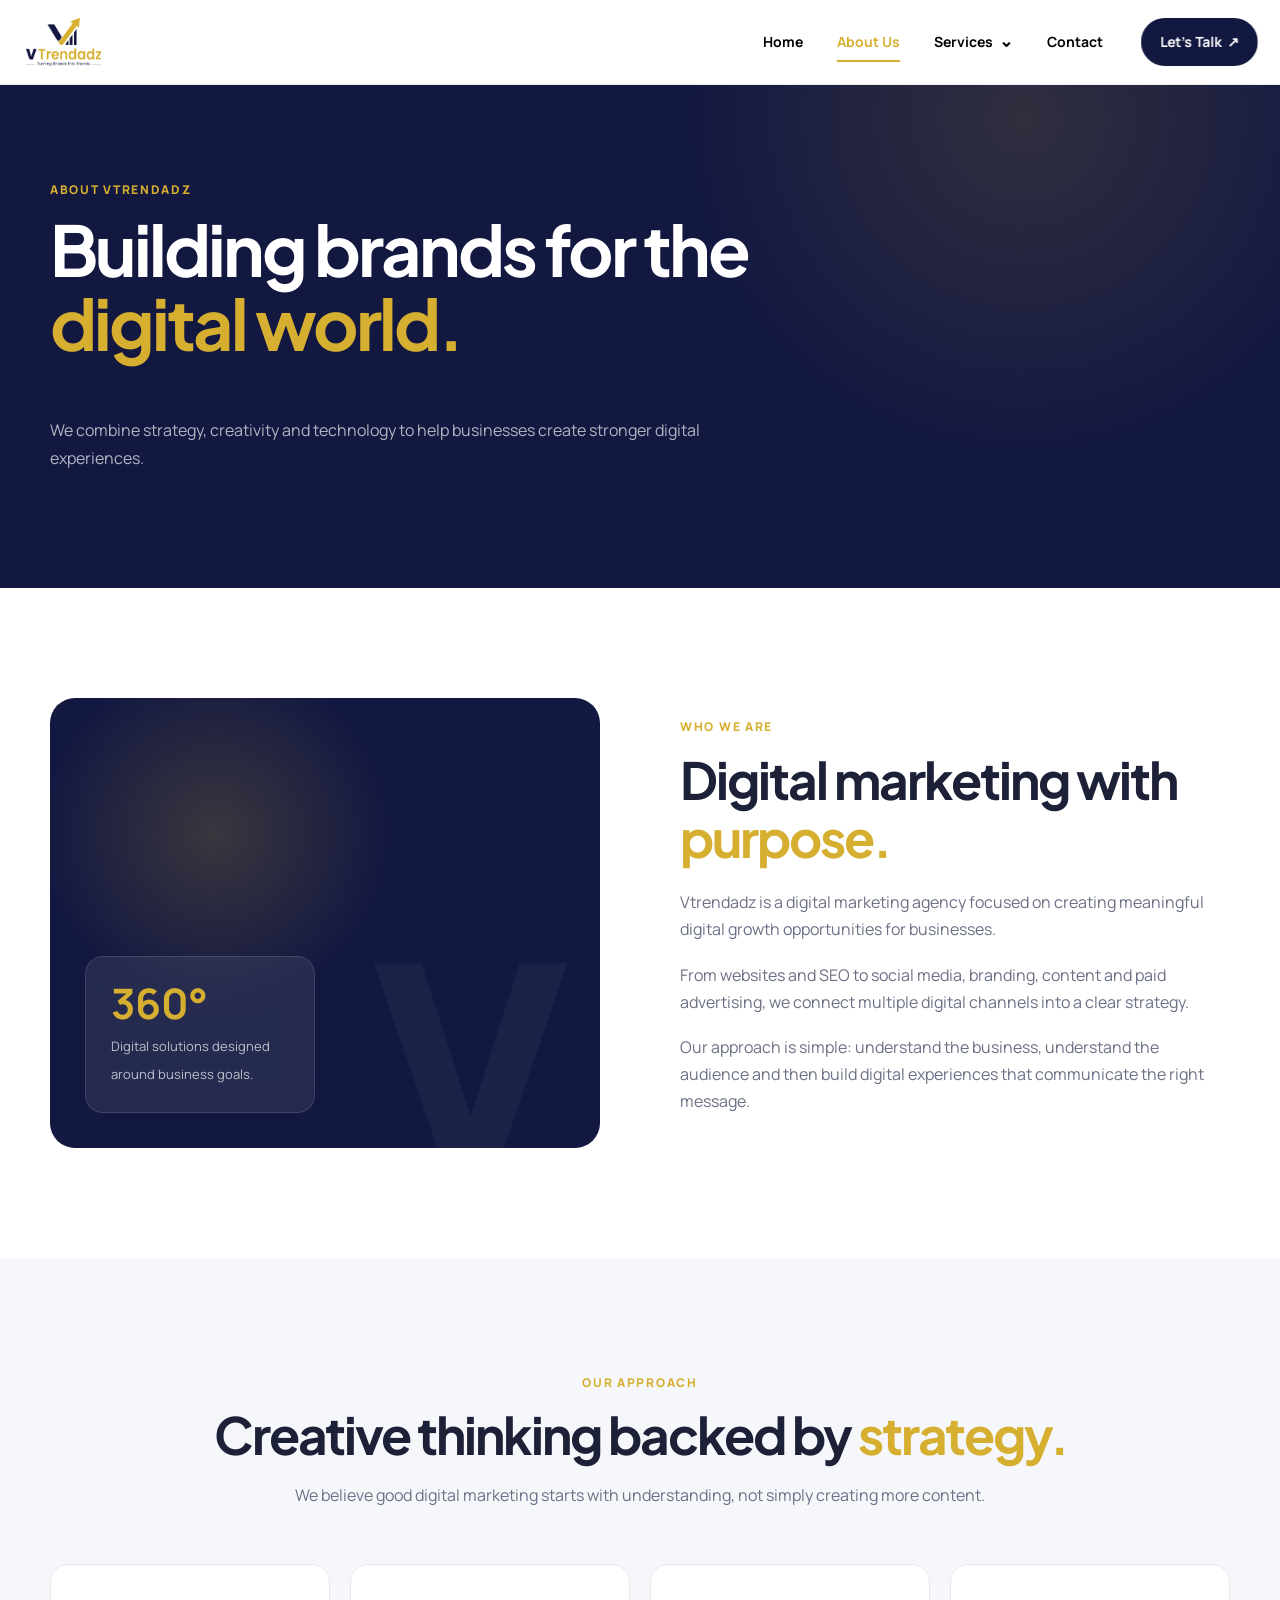
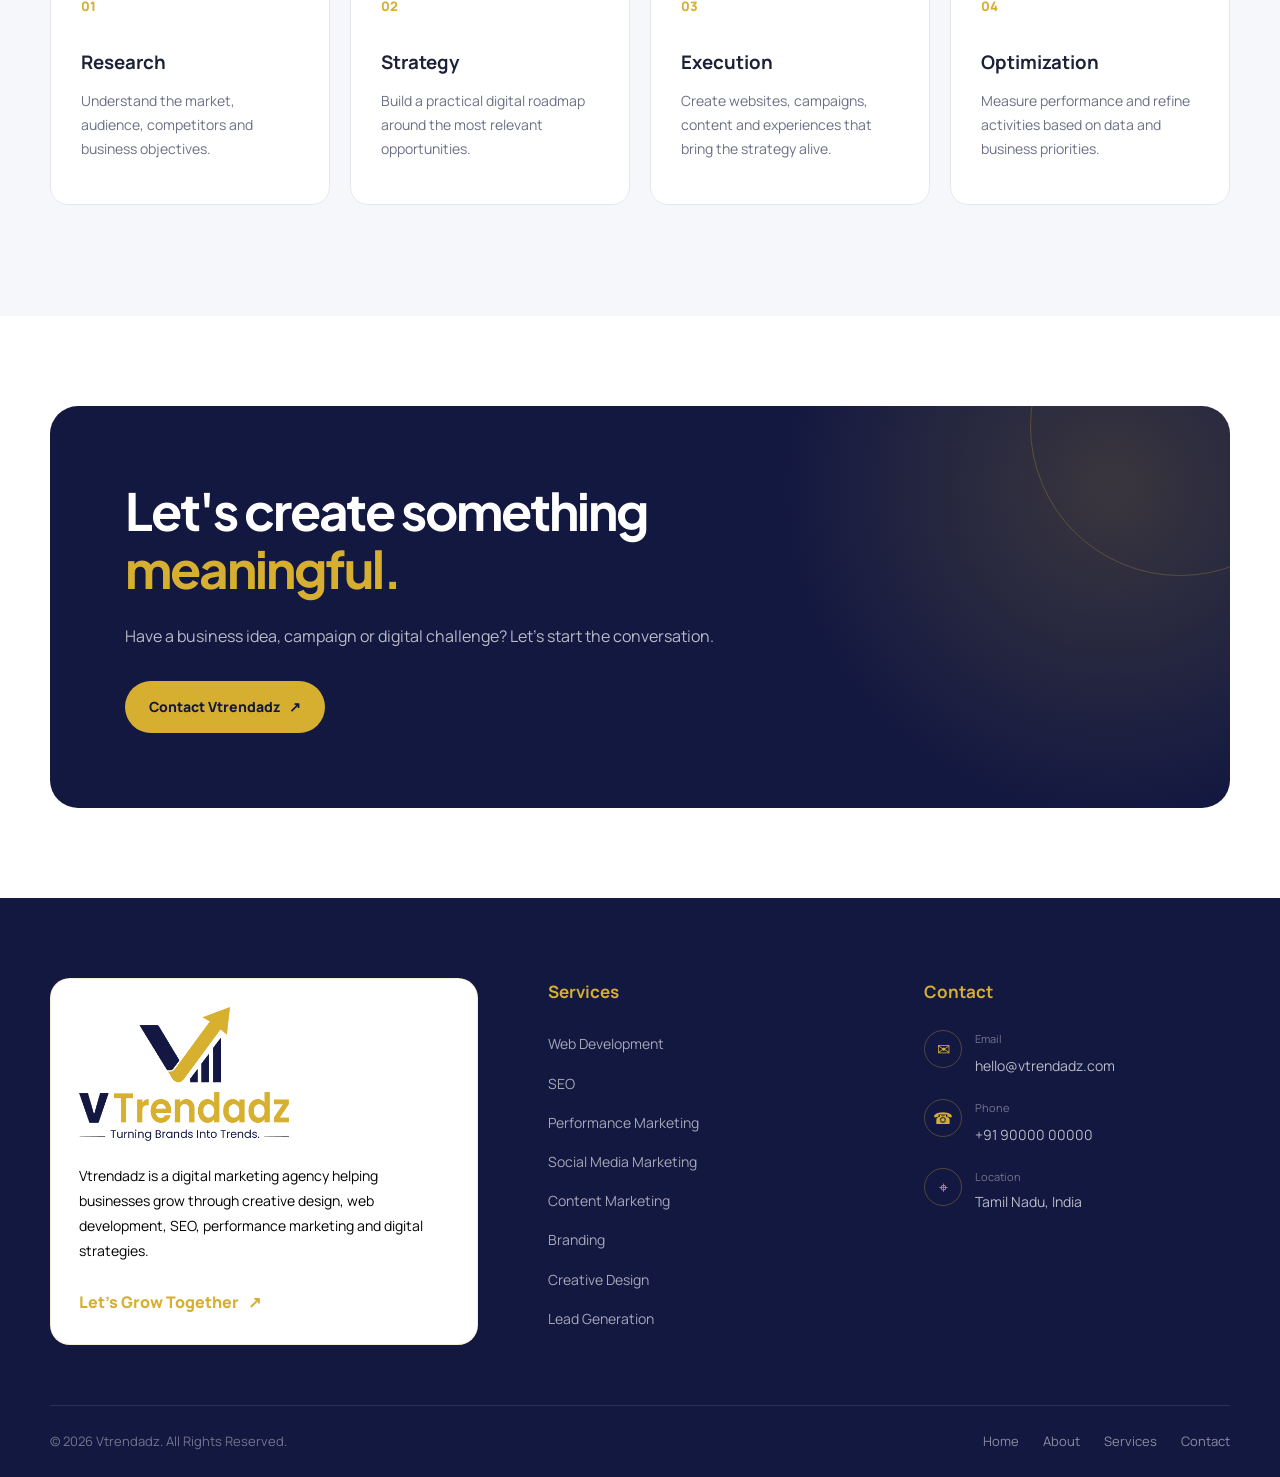
==== commit d3c9374e: "ff" ====
--- a/about.html
+++ b/about.html
@@ -5,465 +5,442 @@
 
     <meta charset="UTF-8">
 
-    <meta name="viewport"
-          content="width=device-width, initial-scale=1.0">
-
-    <title>
-        About Vtrendadz | Digital Marketing Agency in Tamil Nadu
-    </title>
-
-    <meta
-        name="description"
-        content="Learn about Vtrendadz, a digital marketing agency offering web development, SEO, digital marketing, social media marketing and branding services."
-    >
-
-    <meta
-        name="robots"
-        content="index, follow"
-    >
-
-    <link
-        rel="canonical"
-        href="https://www.vtrendadz.com/about.html"
-    >
-
-    <link
-        rel="stylesheet"
-        href="css/style.css"
-    >
+    <meta name="viewport" content="width=device-width, initial-scale=1.0">
+
+    <title>About Vtrendadz | Digital Marketing Agency</title>
+
+    <meta name="description"
+        content="Learn about Vtrendadz, a digital marketing agency focused on web development, SEO, branding, social media, performance marketing and digital growth.">
+
+    <link rel="stylesheet" href="css/style.css">
 
 </head>
 
 <body>
 
-
-<!-- LOADER -->
-
-<div id="pageLoader" class="page-loader">
-
-    <div class="loader-wrapper">
-
-        <div class="loader-circle"></div>
-
-        <img
-            src="images/vtrendadz-logo-transparent.png"
-            alt="Vtrendadz"
-            class="loader-logo"
-        >
-
+    <div class="loader" id="loader">
+        <div class="loader-logo">
+            <img src="images/vtrendadz-logo-transparent.png">
+        </div>
     </div>
 
-</div>
-
-
-
-<!-- NAVBAR -->
-
-<header class="site-header">
-
-    <nav class="navbar">
-
-        <a href="index.html" class="brand-logo">
-
-            <img
-                src="images/vtrendadz-logo-transparent.png"
-                alt="Vtrendadz"
-            >
-
-        </a>
-
-
-        <button
-            class="menu-toggle"
-            id="menuToggle"
-            aria-label="Open menu"
-            aria-expanded="false"
-            type="button"
-        >
-
-            <span></span>
-            <span></span>
-            <span></span>
-
-        </button>
-
-
-        <div class="nav-menu" id="navMenu">
-
-            <a href="index.html">
-                Home
+
+    <header class="navbar" id="navbar">
+        <div class="container nav-container">
+
+            <a href="index.html" class="logo">
+                <img src="images/vtrendadz-logo-transparent.png" alt="Vtrendadz Digital Marketing Agency">
             </a>
 
-            <a href="about.html">
-                About Us
-            </a>
-
-
-            <div class="nav-dropdown">
-
-                <button
-                    class="dropdown-btn"
-                    type="button"
-                    aria-expanded="false"
-                >
-
-                    Services
-
-                    <span>⌄</span>
-
-                </button>
-
-
-                <div class="dropdown-menu">
-
-                    <a href="services.html">
-                        All Services
+            <button class="menu-toggle" id="menuToggle" aria-label="Open navigation menu" aria-expanded="false"
+                aria-controls="navMenu">
+
+                <span></span>
+                <span></span>
+                <span></span>
+
+            </button>
+
+            <nav class="nav-menu" id="navMenu">
+
+                <a href="index.html">Home</a>
+
+                <a href="about.html">About Us</a>
+
+                <!-- SERVICES DROPDOWN -->
+                <div class="nav-dropdown">
+
+                    <button class="dropdown-toggle" type="button" aria-expanded="false">
+
+                        Services
+
+                        <span class="dropdown-arrow">⌄</span>
+
+                    </button>
+
+                    <div class="dropdown-menu">
+
+                        <a href="services.html">
+                            <span class="dropdown-number">01</span>
+                            <span>
+                                <strong>All Services</strong>
+                                <small>Explore our solutions</small>
+                            </span>
+                        </a>
+
+                        <a href="services/web-development.html">
+                            <span class="dropdown-number">02</span>
+                            <span>
+                                <strong>Web Development</strong>
+                                <small>Websites & digital experiences</small>
+                            </span>
+                        </a>
+
+                        <a href="services/seo.html">
+                            <span class="dropdown-number">03</span>
+                            <span>
+                                <strong>SEO</strong>
+                                <small>Search visibility & growth</small>
+                            </span>
+                        </a>
+
+                        <a href="services/performance-marketing.html">
+                            <span class="dropdown-number">04</span>
+                            <span>
+                                <strong>Performance Marketing</strong>
+                                <small>Paid campaigns & conversions</small>
+                            </span>
+                        </a>
+
+                        <a href="services/social-media-marketing.html">
+                            <span class="dropdown-number">05</span>
+                            <span>
+                                <strong>Social Media Marketing</strong>
+                                <small>Social growth & engagement</small>
+                            </span>
+                        </a>
+
+                        <a href="services/content-marketing.html">
+                            <span class="dropdown-number">06</span>
+                            <span>
+                                <strong>Content Marketing</strong>
+                                <small>Content that connects</small>
+                            </span>
+                        </a>
+
+                        <a href="services/branding.html">
+                            <span class="dropdown-number">07</span>
+                            <span>
+                                <strong>Branding</strong>
+                                <small>Build a stronger identity</small>
+                            </span>
+                        </a>
+
+                        <a href="services/creative-design.html">
+                            <span class="dropdown-number">08</span>
+                            <span>
+                                <strong>Creative Design</strong>
+                                <small>Creative visual solutions</small>
+                            </span>
+                        </a>
+
+                        <a href="services/lead-generation.html">
+                            <span class="dropdown-number">09</span>
+                            <span>
+                                <strong>Lead Generation</strong>
+                                <small>Generate quality leads</small>
+                            </span>
+                        </a>
+
+                    </div>
+                </div>
+
+                <a href="contact.html">Contact</a>
+
+                <a href="contact.html" class="nav-btn">
+                    Let's Talk <span>↗</span>
+                </a>
+
+            </nav>
+
+        </div>
+    </header>
+
+
+    <main>
+
+        <section class="page-hero">
+
+            <div class="container">
+
+                <div class="reveal from-left">
+
+                    <span class="eyebrow">
+                        About Vtrendadz
+                    </span>
+
+                    <h1>
+                        Building brands for the
+                        <span>digital world.</span>
+                    </h1>
+
+                    <p>
+                        We combine strategy, creativity and technology to
+                        help businesses create stronger digital experiences.
+                    </p>
+
+                </div>
+
+            </div>
+
+        </section>
+
+
+        <section class="section">
+
+            <div class="container">
+
+                <div class="about-grid">
+
+                    <div class="about-visual reveal from-left">
+
+                        <div class="about-card">
+
+                            <strong>360°</strong>
+
+                            <span>
+                                Digital solutions designed
+                                around business goals.
+                            </span>
+
+                        </div>
+
+                    </div>
+
+
+                    <div class="about-content reveal from-right">
+
+                        <span class="eyebrow">
+                            Who We Are
+                        </span>
+
+                        <h2>
+                            Digital marketing with
+                            <span>purpose.</span>
+                        </h2>
+
+                        <p>
+                            Vtrendadz is a digital marketing agency focused
+                            on creating meaningful digital growth opportunities
+                            for businesses.
+                        </p>
+
+                        <p>
+                            From websites and SEO to social media, branding,
+                            content and paid advertising, we connect multiple
+                            digital channels into a clear strategy.
+                        </p>
+
+                        <p>
+                            Our approach is simple: understand the business,
+                            understand the audience and then build digital
+                            experiences that communicate the right message.
+                        </p>
+
+                    </div>
+
+                </div>
+
+            </div>
+
+        </section>
+
+
+        <section class="section section-light">
+
+            <div class="container">
+
+                <div class="section-heading center reveal">
+
+                    <span class="eyebrow">
+                        Our Approach
+                    </span>
+
+                    <h2>
+                        Creative thinking backed by
+                        <span>strategy.</span>
+                    </h2>
+
+                    <p>
+                        We believe good digital marketing starts with
+                        understanding, not simply creating more content.
+                    </p>
+
+                </div>
+
+
+                <div class="process-grid">
+
+                    <div class="process-card reveal">
+                        <div class="process-number">01</div>
+                        <h3>Research</h3>
+                        <p>
+                            Understand the market, audience,
+                            competitors and business objectives.
+                        </p>
+                    </div>
+
+                    <div class="process-card reveal">
+                        <div class="process-number">02</div>
+                        <h3>Strategy</h3>
+                        <p>
+                            Build a practical digital roadmap
+                            around the most relevant opportunities.
+                        </p>
+                    </div>
+
+                    <div class="process-card reveal">
+                        <div class="process-number">03</div>
+                        <h3>Execution</h3>
+                        <p>
+                            Create websites, campaigns, content
+                            and experiences that bring the strategy alive.
+                        </p>
+                    </div>
+
+                    <div class="process-card reveal">
+                        <div class="process-number">04</div>
+                        <h3>Optimization</h3>
+                        <p>
+                            Measure performance and refine activities
+                            based on data and business priorities.
+                        </p>
+                    </div>
+
+                </div>
+
+            </div>
+
+        </section>
+
+
+        <section class="cta-section">
+
+            <div class="container">
+
+                <div class="cta-box reveal">
+
+                    <h2>
+                        Let's create something
+                        <span>meaningful.</span>
+                    </h2>
+
+                    <p>
+                        Have a business idea, campaign or digital challenge?
+                        Let's start the conversation.
+                    </p>
+
+                    <a href="contact.html" class="btn btn-primary">
+                        Contact Vtrendadz <span>↗</span>
                     </a>
 
-                    <a href="services/web-development.html">
-                        Web Development
+                </div>
+
+            </div>
+
+        </section>
+
+    </main>
+
+
+    <footer class="footer">
+
+        <div class="container">
+
+            <div class="footer-grid">
+
+                <div class="footer-brand">
+
+                    <a href="index.html" class="footer-logo">
+
+                        <img src="images/vtrendadz-logo-transparent.png" alt="Vtrendadz">
+
                     </a>
 
-                    <a href="services/seo.html">
-                        SEO
+                    <p>
+                        Vtrendadz is a digital marketing agency helping
+                        businesses grow through creative design, web
+                        development, SEO, performance marketing and
+                        digital strategies.
+                    </p>
+
+                    <a href="contact.html" class="footer-cta">
+                        Let's Grow Together <span>↗</span>
                     </a>
 
-                    <a href="services/digital-marketing.html">
-                        Digital Marketing
-                    </a>
-
-                    <a href="services/social-media.html">
-                        Social Media Marketing
-                    </a>
-
-                    <a href="services/branding.html">
-                        Branding &amp; Design
-                    </a>
-
-                </div>
-
-            </div>
-
-
-            <a href="contact.html">
-                Contact
-            </a>
-
-            <a href="contact.html" class="nav-cta">
-                Let's Talk
-            </a>
+                </div>
+
+
+                <div class="footer-services">
+
+                    <h3>Services</h3>
+
+                    <ul>
+
+                        <li><a href="web-development.html">Web Development</a></li>
+                        <li><a href="seo.html">SEO</a></li>
+                        <li><a href="performance-marketing.html">Performance Marketing</a></li>
+                        <li><a href="social-media-marketing.html">Social Media Marketing</a></li>
+                        <li><a href="content-marketing.html">Content Marketing</a></li>
+                        <li><a href="branding.html">Branding</a></li>
+                        <li><a href="creative-design.html">Creative Design</a></li>
+                        <li><a href="lead-generation.html">Lead Generation</a></li>
+
+                    </ul>
+
+                </div>
+
+
+                <div class="footer-contact">
+
+                    <h3>Contact</h3>
+
+                    <div class="contact-item">
+                        <span class="contact-icon">✉</span>
+                        <div>
+                            <small>Email</small>
+                            <a href="mailto:hello@vtrendadz.com">
+                                hello@vtrendadz.com
+                            </a>
+                        </div>
+                    </div>
+
+                    <div class="contact-item">
+                        <span class="contact-icon">☎</span>
+                        <div>
+                            <small>Phone</small>
+                            <a href="tel:+919000000000">
+                                +91 90000 00000
+                            </a>
+                        </div>
+                    </div>
+
+                    <div class="contact-item">
+                        <span class="contact-icon">⌖</span>
+                        <div>
+                            <small>Location</small>
+                            <p>Tamil Nadu, India</p>
+                        </div>
+                    </div>
+
+                </div>
+
+            </div>
+
+
+            <div class="footer-bottom">
+
+                <p>
+                    © <span id="year"></span>
+                    Vtrendadz. All Rights Reserved.
+                </p>
+
+                <div class="footer-bottom-links">
+                    <a href="index.html">Home</a>
+                    <a href="about.html">About</a>
+                    <a href="services.html">Services</a>
+                    <a href="contact.html">Contact</a>
+                </div>
+
+            </div>
 
         </div>
 
-    </nav>
-
-</header>
-
-
-
-<main>
-
-
-<!-- HERO -->
-
-<section class="inner-hero">
-
-    <div class="inner-hero-container">
-
-
-        <div class="reveal">
-
-            <span class="small-title">
-                ABOUT US
-            </span>
-
-
-            <h1>
-                Building better
-                <span>digital brands.</span>
-            </h1>
-
-
-            <p>
-                Vtrendadz combines creativity, technology
-                and digital strategy to help businesses
-                build a stronger online presence.
-            </p>
-
-
-            <a
-                href="contact.html"
-                class="btn btn-primary"
-            >
-                Work With Us
-            </a>
-
-        </div>
-
-
-        <div class="inner-hero-image reveal">
-
-            <img
-                src="images/about.jpg"
-                alt="About Vtrendadz"
-            >
-
-        </div>
-
-    </div>
-
-</section>
-
-
-
-<!-- APPROACH -->
-
-<section class="section">
-
-    <div class="container about-grid">
-
-
-        <div class="about-content reveal">
-
-            <span class="small-title">
-                OUR APPROACH
-            </span>
-
-
-            <h2>
-                Simple ideas.
-                <span>Strong execution.</span>
-            </h2>
-
-
-            <p>
-                We believe a digital presence should be
-                clear, useful and aligned with business goals.
-            </p>
-
-
-            <p>
-                Our approach focuses on the things your
-                customers actually experience — your website,
-                search visibility, content, social presence
-                and brand identity.
-            </p>
-
-
-            <ul class="check-list">
-
-                <li>
-                    Business-focused strategy
-                </li>
-
-                <li>
-                    Responsive digital experiences
-                </li>
-
-                <li>
-                    SEO-friendly website structure
-                </li>
-
-                <li>
-                    Consistent brand communication
-                </li>
-
-            </ul>
-
-        </div>
-
-
-        <div class="about-image reveal">
-
-            <img
-                src="images/hero.jpg"
-                alt="Vtrendadz digital strategy"
-            >
-
-        </div>
-
-    </div>
-
-</section>
-
-
-
-<!-- WHY -->
-
-<section class="section section-light">
-
-    <div class="container">
-
-        <div class="section-heading center reveal">
-
-            <span class="small-title">
-                WHY VTRENDADZ
-            </span>
-
-            <h2>
-                A focused approach to
-                <span>digital growth.</span>
-            </h2>
-
-            <p>
-                We focus on creating digital solutions
-                that are practical, responsive and aligned
-                with your business objectives.
-            </p>
-
-        </div>
-
-
-        <div class="feature-grid">
-
-
-            <div class="feature-card reveal">
-
-                <h3>
-                    Business Focused
-                </h3>
-
-                <p>
-                    We start with your business goals
-                    and build digital solutions around them.
-                </p>
-
-            </div>
-
-
-            <div class="feature-card reveal">
-
-                <h3>
-                    Responsive Design
-                </h3>
-
-                <p>
-                    Websites are designed to work across
-                    desktop, tablet and mobile devices.
-                </p>
-
-            </div>
-
-
-            <div class="feature-card reveal">
-
-                <h3>
-                    Connected Services
-                </h3>
-
-                <p>
-                    Website, SEO, marketing, social media
-                    and branding can work together as one strategy.
-                </p>
-
-            </div>
-
-
-        </div>
-
-    </div>
-
-</section>
-
-</main>
-
-
-
-<!-- FOOTER -->
-
-<footer class="site-footer">
-
-    <div class="container">
-
-        <div class="footer-grid">
-
-            <div class="footer-brand">
-
-                <a href="index.html" class="brand-logo">
-
-                    <img
-                        src="images/vtrendadz-logo-transparent.png"
-                        alt="Vtrendadz"
-                    >
-
-                </a>
-
-                <p>
-                    Vtrendadz helps businesses create
-                    stronger digital experiences through
-                    web development, SEO, marketing,
-                    social media and branding.
-                </p>
-
-            </div>
-
-
-            <div class="footer-services">
-
-                <div class="footer-title">
-                    Services
-                </div>
-
-                <a href="services/web-development.html">
-                    Web Development
-                </a>
-
-                <a href="services/seo.html">
-                    SEO
-                </a>
-
-                <a href="services/digital-marketing.html">
-                    Digital Marketing
-                </a>
-
-                <a href="services/social-media.html">
-                    Social Media Marketing
-                </a>
-
-                <a href="services/branding.html">
-                    Branding &amp; Design
-                </a>
-
-            </div>
-
-
-            <div class="footer-contact">
-
-                <div class="footer-title">
-                    Contact
-                </div>
-
-                <p>
-                    Let's discuss your next project.
-                </p>
-
-                <a href="mailto:hello@vtrendadz.com">
-                    hello@vtrendadz.com
-                </a>
-
-                <a href="tel:+910000000000">
-                    +91 00000 00000
-                </a>
-
-                <a href="contact.html">
-                    Contact Vtrendadz
-                </a>
-
-            </div>
-
-        </div>
-
-
-        <div class="footer-bottom">
-            © 2026 Vtrendadz. All Rights Reserved.
-        </div>
-
-    </div>
-
-</footer>
-
-
-<script src="js/script.js"></script>
+    </footer>
+
+
+    <script src="js/script.js"></script>
 
 </body>
+
 </html>
--- a/css/style.css
+++ b/css/style.css
@@ -1,28 +1,33 @@
-/* =========================================================
-   VTRENDADZ
-   MAIN STYLESHEET
+@import url('https://fonts.googleapis.com/css2?family=Manrope:wght@400;500;600;700;800&family=Plus+Jakarta+Sans:wght@400;500;600;700;800&display=swap');
+
+
+/* =========================================================
+   ROOT
 ========================================================= */
 
 :root {
-
     --navy: #131841;
-    --navy-dark: #090d27;
+    --navy-dark: #0b0f2c;
+    --navy-light: #1b2154;
 
     --gold: #d6af30;
-    --gold-light: #e7c75d;
+    --gold-light: #e6c85a;
 
     --white: #ffffff;
-    --cream: #f7f7f3;
-
-    --text: #15182c;
-    --muted: #6d7080;
-
-    --border: rgba(19, 24, 65, 0.12);
+    --black: #080b1e;
+
+    --text: #1d2138;
+    --muted: #6b7085;
+
+    --light: #f6f7fb;
+    --border: #e6e7ee;
+
+    --shadow: 0 20px 60px rgba(19, 24, 65, 0.10);
+    --shadow-dark: 0 20px 60px rgba(0, 0, 0, 0.18);
+
+    --radius: 18px;
 
     --container: 1180px;
-
-    --shadow:
-        0 20px 60px rgba(9, 13, 39, 0.12);
 }
 
 
@@ -30,30 +35,27 @@
    RESET
 ========================================================= */
 
-* {
-
+*,
+*::before,
+*::after {
+    box-sizing: border-box;
+}
+
+html {
+    width: 100%;
+    max-width: 100%;
+    scroll-behavior: smooth;
+    overflow-x: hidden;
+}
+
+body {
+    width: 100%;
+    max-width: 100%;
     margin: 0;
     padding: 0;
 
-    box-sizing: border-box;
-}
-
-
-html {
-
-    scroll-behavior: smooth;
-}
-
-
-body {
-
-    font-family:
-        Arial,
-        Helvetica,
-        sans-serif;
-
+    font-family: "Manrope", sans-serif;
     color: var(--text);
-
     background: var(--white);
 
     line-height: 1.7;
@@ -61,36 +63,56 @@
     overflow-x: hidden;
 }
 
+body.menu-open {
+    overflow: hidden;
+}
 
 img {
-
     display: block;
-
     max-width: 100%;
-}
-
+    height: auto;
+}
 
 a {
-
     text-decoration: none;
-
     color: inherit;
 }
-
 
 button,
 input,
 textarea,
 select {
-
     font: inherit;
 }
 
+button {
+    cursor: pointer;
+}
+
+h1,
+h2,
+h3,
+h4,
+h5,
+h6,
+p {
+    margin-top: 0;
+}
+
+ul,
+ol {
+    margin: 0;
+    padding: 0;
+}
+
+
+/* =========================================================
+   CONTAINER
+========================================================= */
 
 .container {
-
-    width: min(90%, var(--container));
-
+    width: min(var(--container), calc(100% - 40px));
+    max-width: 100%;
     margin-left: auto;
     margin-right: auto;
 }
@@ -100,1968 +122,3150 @@
    LOADER
 ========================================================= */
 
-.page-loader {
-
+.loader {
     position: fixed;
-
     inset: 0;
 
     width: 100%;
-    height: 100vh;
-
-    background: #ffffff;
+    height: 100%;
 
     display: flex;
-
     align-items: center;
     justify-content: center;
 
-    z-index: 999999;
+    background: var(--white);
+
+    z-index: 99999;
 
     opacity: 1;
-
     visibility: visible;
 
     transition:
-        opacity 0.6s ease,
-        visibility 0.6s ease;
-}
-
-
-.page-loader.loaded {
-
+        opacity 0.5s ease,
+        visibility 0.5s ease;
+}
+
+.loader.loaded {
     opacity: 0;
-
     visibility: hidden;
-
     pointer-events: none;
 }
 
-
-.loader-wrapper {
-
-    position: relative;
-
-    width: 220px;
-    height: 220px;
-
+.loader-logo {
     display: flex;
-
     align-items: center;
     justify-content: center;
 }
 
-
-.loader-logo {
+.loader-logo img {
+    display: block;
+
+    width: auto;
+    max-width: 500px;
+    height: 150px;
+
+    object-fit: contain;
+
+    animation: loaderPulse 1.3s ease-in-out infinite;
+}
+
+@keyframes loaderPulse {
+
+    0% {
+        opacity: 0.4;
+        transform: scale(0.96);
+    }
+
+    50% {
+        opacity: 1;
+        transform: scale(1);
+    }
+
+    100% {
+        opacity: 0.4;
+        transform: scale(0.96);
+    }
+}
+
+
+/* =========================================================
+   NAVBAR
+========================================================= */
+
+.navbar {
+    position: fixed;
+
+    top: 0;
+    left: 0;
+
+    width: 100%;
+    max-width: 100%;
+
+    z-index: 10000;
+
+    padding: 18px 26px;
+
+    background: transparent;
+
+    transition:
+        background 0.35s ease,
+        box-shadow 0.35s ease,
+        padding 0.35s ease;
+}
+
+.navbar.scrolled {
+    background: rgba(19, 24, 65, 0.96);
+
+    backdrop-filter: blur(16px);
+    -webkit-backdrop-filter: blur(16px);
+
+    box-shadow: 0 10px 35px rgba(0, 0, 0, 0.15);
+
+    padding: 11px 26px;
+}
+
+.nav-container {
+    display: flex;
+    align-items: center;
+    justify-content: space-between;
+
+    width: 100%;
+    max-width: 100%;
+
+    gap: 30px;
+}
+
+.logo {
+    display: flex;
+    align-items: center;
+
+    flex-shrink: 0;
+
+    min-width: 0;
+}
+
+.logo img {
+    display: block;
+
+    width: auto;
+    max-width: 190px;
+    height: 48px;
+
+    object-fit: contain;
+}
+
+
+/* =========================================================
+   DESKTOP NAVIGATION
+========================================================= */
+
+.nav-menu {
+    display: flex;
+    align-items: center;
+
+    gap: 34px;
+
+    min-width: 0;
+}
+
+.nav-menu a {
+    position: relative;
+
+    color: var(--white);
+
+    font-size: 14px;
+    font-weight: 700;
+
+    white-space: nowrap;
+
+    transition:
+        color 0.3s ease,
+        transform 0.3s ease;
+}
+
+.nav-menu a:not(.nav-btn)::after {
+    content: "";
 
     position: absolute;
 
-    width: 150px;
-
-    height: auto;
+    left: 0;
+    bottom: -8px;
+
+    width: 0;
+    height: 2px;
+
+    background: var(--gold);
+
+    transition: width 0.3s ease;
+}
+
+.nav-menu a:not(.nav-btn):hover::after,
+.nav-menu a.active:not(.nav-btn)::after {
+    width: 100%;
+}
+
+.nav-menu a:hover,
+.nav-menu a.active {
+    color: var(--gold);
+}
+
+.nav-menu a:hover {
+    transform: translateY(-2px);
+}
+
+
+/* =========================================================
+   NAV BUTTON
+========================================================= */
+
+.nav-btn {
+    display: inline-flex;
+    align-items: center;
+    justify-content: center;
+
+    gap: 5px;
+
+    background: var(--gold);
+
+    color: var(--navy) !important;
+
+    padding: 12px 19px;
+
+    border-radius: 50px;
+
+    transition:
+        background 0.3s ease,
+        color 0.3s ease,
+        transform 0.3s ease !important;
+}
+
+.nav-btn:hover {
+    background: var(--white);
+
+    color: var(--navy) !important;
+
+    transform: translateY(-2px);
+}
+
+.nav-btn span {
+    display: inline-block;
+
+    transition: transform 0.3s ease;
+}
+
+.nav-btn:hover span {
+    transform: translate(3px, -3px);
+}
+
+
+/* =========================================================
+   MOBILE MENU BUTTON
+========================================================= */
+
+.menu-toggle {
+    position: relative;
+
+    width: 45px;
+    height: 45px;
+
+    padding: 0;
+
+    border: 0;
+    outline: none;
+
+    background: transparent;
+
+    display: none;
+
+    flex-shrink: 0;
+
+    z-index: 10003;
+}
+
+.menu-toggle span {
+    position: absolute;
+
+    left: 9px;
+
+    width: 27px;
+    height: 2px;
+
+    border-radius: 10px;
+
+    background: var(--white);
+
+    transition:
+        top 0.35s ease,
+        transform 0.35s ease,
+        opacity 0.25s ease;
+}
+
+.menu-toggle span:nth-child(1) {
+    top: 13px;
+}
+
+.menu-toggle span:nth-child(2) {
+    top: 21px;
+}
+
+.menu-toggle span:nth-child(3) {
+    top: 29px;
+}
+
+
+/* Hamburger → X */
+
+.menu-toggle.active span:nth-child(1) {
+    top: 21px;
+    transform: rotate(45deg);
+}
+
+.menu-toggle.active span:nth-child(2) {
+    opacity: 0;
+    transform: translateX(10px);
+}
+
+.menu-toggle.active span:nth-child(3) {
+    top: 21px;
+    transform: rotate(-45deg);
+}
+
+
+/* =========================================================
+   HERO
+========================================================= */
+
+.hero {
+    position: relative;
+
+    width: 100%;
+    max-width: 100%;
+
+    min-height: 100vh;
+
+    display: flex;
+    align-items: center;
+
+    padding: 150px 0 90px;
+
+    background:
+        radial-gradient(
+            circle at 80% 25%,
+            rgba(214, 175, 48, 0.15),
+            transparent 30%
+        ),
+        linear-gradient(
+            135deg,
+            var(--navy-dark),
+            var(--navy)
+        );
+
+    color: var(--white);
+
+    overflow: hidden;
+}
+
+
+/* Decorative circle */
+
+.hero::before {
+    content: "";
+
+    position: absolute;
+
+    width: 500px;
+    height: 500px;
+
+    right: -220px;
+    bottom: -250px;
+
+    border: 1px solid rgba(214, 175, 48, 0.22);
+
+    border-radius: 50%;
+
+    pointer-events: none;
+}
+
+
+/* Decorative circle */
+
+.hero::after {
+    content: "";
+
+    position: absolute;
+
+    width: 280px;
+    height: 280px;
+
+    right: 80px;
+    top: 180px;
+
+    border: 1px solid rgba(255, 255, 255, 0.07);
+
+    border-radius: 50%;
+
+    pointer-events: none;
+}
+
+
+/* =========================================================
+   HERO CONTENT
+========================================================= */
+
+.hero .container {
+    position: relative;
+
+    width: min(var(--container), calc(100% - 40px));
+
+    max-width: 100%;
+}
+
+.hero-content {
+    position: relative;
+
+    z-index: 2;
+
+    width: 100%;
+    max-width: 800px;
+
+    min-width: 0;
+}
+
+
+/* =========================================================
+   HERO LABEL
+========================================================= */
+
+.hero-label {
+    display: inline-flex;
+
+    align-items: center;
+
+    gap: 9px;
+
+    max-width: 100%;
+
+    color: var(--gold);
+
+    font-size: 13px;
+    font-weight: 800;
+
+    text-transform: uppercase;
+
+    letter-spacing: 1.5px;
+
+    line-height: 1.4;
+
+    margin-bottom: 22px;
+}
+
+.hero-label::before {
+    content: "";
 
     display: block;
 
-    z-index: 10;
-
-    opacity: 1 !important;
-
-    visibility: visible !important;
-
-    transform: none !important;
-
-    animation: none !important;
-}
-
-
-.loader-circle {
+    width: 28px;
+    min-width: 28px;
+
+    height: 2px;
+
+    background: var(--gold);
+}
+
+
+/* =========================================================
+   HERO HEADING
+========================================================= */
+
+.hero h1 {
+    width: 100%;
+    max-width: 100%;
+
+    font-family: "Plus Jakarta Sans", sans-serif;
+
+    font-size: clamp(42px, 6vw, 78px);
+
+    line-height: 1.04;
+
+    letter-spacing: -3px;
+
+    margin-bottom: 25px;
+
+    overflow-wrap: break-word;
+}
+
+.hero h1 span {
+    color: var(--gold);
+}
+
+
+/* =========================================================
+   HERO PARAGRAPH
+========================================================= */
+
+.hero p {
+    width: 100%;
+    max-width: 680px;
+
+    color: rgba(255, 255, 255, 0.72);
+
+    font-size: 17px;
+
+    line-height: 1.8;
+
+    margin-bottom: 35px;
+}
+
+
+/* =========================================================
+   HERO BUTTONS
+========================================================= */
+
+.hero-buttons {
+    display: flex;
+
+    align-items: center;
+
+    flex-wrap: wrap;
+
+    gap: 15px;
+
+    width: 100%;
+    max-width: 100%;
+}
+
+
+/* =========================================================
+   BUTTON
+========================================================= */
+
+.btn {
+    display: inline-flex;
+
+    align-items: center;
+    justify-content: center;
+
+    gap: 9px;
+
+    min-height: 52px;
+
+    padding: 0 24px;
+
+    border-radius: 50px;
+
+    font-size: 14px;
+    font-weight: 800;
+
+    text-align: center;
+
+    transition:
+        transform 0.3s ease,
+        box-shadow 0.3s ease,
+        background 0.3s ease,
+        color 0.3s ease;
+}
+
+.btn span {
+    display: inline-block;
+
+    transition: transform 0.3s ease;
+}
+
+.btn:hover span {
+    transform: translate(4px, -3px);
+}
+
+.btn-primary {
+    background: var(--gold);
+    color: var(--navy);
+}
+
+.btn-primary:hover {
+    background: var(--white);
+
+    transform: translateY(-3px);
+
+    box-shadow: 0 15px 30px rgba(0, 0, 0, 0.15);
+}
+
+.btn-outline {
+    border: 1px solid rgba(255, 255, 255, 0.3);
+
+    color: var(--white);
+}
+
+.btn-outline:hover {
+    background: var(--white);
+
+    color: var(--navy);
+
+    transform: translateY(-3px);
+}
+
+
+/* =========================================================
+   SECTIONS
+========================================================= */
+
+.section {
+    width: 100%;
+    max-width: 100%;
+
+    padding: 110px 0;
+
+    overflow: hidden;
+}
+
+.section-light {
+    background: var(--light);
+}
+
+
+/* =========================================================
+   SECTION HEADING
+========================================================= */
+
+.section-heading {
+    width: 100%;
+    max-width: 750px;
+
+    margin-bottom: 55px;
+}
+
+.section-heading.center {
+    margin-left: auto;
+    margin-right: auto;
+
+    text-align: center;
+}
+
+.eyebrow {
+    display: inline-block;
+
+    color: var(--gold);
+
+    font-size: 12px;
+    font-weight: 800;
+
+    text-transform: uppercase;
+
+    letter-spacing: 1.7px;
+
+    margin-bottom: 12px;
+}
+
+.section-heading h2 {
+    font-family: "Plus Jakarta Sans", sans-serif;
+
+    font-size: clamp(32px, 4vw, 52px);
+
+    line-height: 1.15;
+
+    letter-spacing: -2px;
+
+    margin-bottom: 18px;
+}
+
+.section-heading h2 span {
+    color: var(--gold);
+}
+
+.section-heading p {
+    color: var(--muted);
+
+    font-size: 16px;
+}
+
+
+/* =========================================================
+   SERVICES
+========================================================= */
+
+.services-grid {
+    display: grid;
+
+    grid-template-columns: repeat(4, minmax(0, 1fr));
+
+    gap: 20px;
+
+    width: 100%;
+}
+
+.service-card {
+    position: relative;
+
+    width: 100%;
+    min-width: 0;
+
+    background: var(--white);
+
+    border: 1px solid var(--border);
+
+    border-radius: var(--radius);
+
+    padding: 30px 25px;
+
+    min-height: 250px;
+
+    transition:
+        transform 0.45s cubic-bezier(.22, 1, .36, 1),
+        border-color 0.35s ease,
+        box-shadow 0.45s ease;
+}
+
+.service-card:hover {
+    transform: translateY(-9px);
+
+    border-color: rgba(214, 175, 48, 0.45);
+
+    box-shadow: var(--shadow);
+}
+
+.service-icon {
+    width: 52px;
+    height: 52px;
+
+    display: flex;
+    align-items: center;
+    justify-content: center;
+
+    border-radius: 15px;
+
+    background: rgba(214, 175, 48, 0.12);
+
+    color: var(--gold);
+
+    font-size: 21px;
+    font-weight: 800;
+
+    margin-bottom: 23px;
+
+    transition:
+        transform 0.4s ease,
+        background 0.4s ease,
+        color 0.4s ease;
+}
+
+.service-card:hover .service-icon {
+    background: var(--gold);
+
+    color: var(--navy);
+
+    transform: rotate(8deg) scale(1.08);
+}
+
+.service-card h3 {
+    font-size: 18px;
+
+    line-height: 1.4;
+
+    margin-bottom: 10px;
+}
+
+.service-card p {
+    color: var(--muted);
+
+    font-size: 14px;
+
+    line-height: 1.7;
+
+    margin-bottom: 18px;
+}
+
+.service-link {
+    color: var(--navy);
+
+    font-size: 13px;
+    font-weight: 800;
+}
+
+.service-link span {
+    color: var(--gold);
+
+    margin-left: 5px;
+}
+
+
+/* =========================================================
+   ABOUT
+========================================================= */
+
+.about-grid {
+    display: grid;
+
+    grid-template-columns: minmax(0, 1fr) minmax(0, 1fr);
+
+    gap: 80px;
+
+    align-items: center;
+
+    width: 100%;
+}
+
+.about-visual {
+    position: relative;
+
+    width: 100%;
+    min-height: 450px;
+
+    border-radius: 25px;
+
+    background:
+        radial-gradient(
+            circle at 30% 30%,
+            rgba(214, 175, 48, 0.2),
+            transparent 35%
+        ),
+        var(--navy);
+
+    overflow: hidden;
+}
+
+.about-visual::before {
+    content: "V";
 
     position: absolute;
 
-    width: 195px;
-    height: 195px;
-
-    border-radius: 50%;
-
-    border:
-        3px solid
-        rgba(19, 24, 65, 0.12);
-
-    border-top-color: var(--gold);
-
-    border-right-color: var(--gold);
-
-    animation:
-        loaderRotate
-        1.1s
-        linear
-        infinite;
-
-    z-index: 5;
-}
-
-
-.loader-circle::after {
-
-    content: "";
-
+    right: 30px;
+    bottom: -50px;
+
+    font-family: "Plus Jakarta Sans", sans-serif;
+
+    font-size: 280px;
+    font-weight: 800;
+
+    line-height: 1;
+
+    color: rgba(255, 255, 255, 0.04);
+
+    pointer-events: none;
+}
+
+.about-card {
     position: absolute;
 
-    width: 8px;
-    height: 8px;
-
-    background: var(--gold);
-
-    border-radius: 50%;
-
-    top: 8px;
-
-    left: 50%;
-
-    transform:
-        translateX(-50%);
-
-    box-shadow:
-        0 0 10px
-        rgba(214, 175, 48, 0.5);
-}
-
-
-@keyframes loaderRotate {
-
-    from {
-
-        transform:
-            rotate(0deg);
-
-    }
-
-    to {
-
-        transform:
-            rotate(360deg);
-
-    }
-
-}
-
-
-/* =========================================================
-   HEADER
-========================================================= */
-
-.site-header {
-
-    position: sticky;
-
-    top: 0;
-
-    z-index: 1000;
-
-    background:
-        var(--navy);
-
-    box-shadow:
-        0 5px 25px
-        rgba(0, 0, 0, 0.12);
-}
-
-
-.navbar {
-
-    width:
-        min(94%, var(--container));
-
-    min-height: 78px;
-
-    margin:
-        0 auto;
-
-    display: flex;
-
-    align-items: center;
-
-    justify-content: space-between;
-
-    gap: 25px;
-}
-
-
-/* =========================================================
-   LOGO
-========================================================= */
-
-.brand-logo {
-
-    display: flex;
-
-    align-items: center;
-
-    width: 145px;
-
-    flex-shrink: 0;
-}
-
-
-.brand-logo img {
-
-    width: 100%;
-
-    height: auto;
-
+    left: 35px;
+    bottom: 35px;
+
+    width: 230px;
+
+    padding: 25px;
+
+    border-radius: 18px;
+
+    background: rgba(255, 255, 255, 0.08);
+
+    border: 1px solid rgba(255, 255, 255, 0.12);
+
+    backdrop-filter: blur(15px);
+    -webkit-backdrop-filter: blur(15px);
+}
+
+.about-card strong {
     display: block;
-}
-
-
-/* =========================================================
-   DESKTOP NAV
-========================================================= */
-
-.nav-menu {
-
-    display: flex;
-
-    align-items: center;
-
-    gap: 30px;
-}
-
-
-.nav-menu > a,
-.dropdown-btn {
-
-    color: #ffffff;
-
-    font-size: 15px;
-
-    font-weight: 700;
-
-    background: transparent;
-
-    border: 0;
-
-    cursor: pointer;
-
-    transition:
-        color 0.25s ease;
-}
-
-
-.nav-menu > a:hover,
-.dropdown-btn:hover {
 
     color: var(--gold);
-}
-
-
-/* =========================================================
-   DROPDOWN
-========================================================= */
-
-.nav-dropdown {
-
+
+    font-size: 42px;
+
+    line-height: 1;
+
+    margin-bottom: 8px;
+}
+
+.about-card span {
+    color: rgba(255, 255, 255, 0.7);
+
+    font-size: 13px;
+}
+
+.about-content {
+    min-width: 0;
+}
+
+.about-content h2 {
+    font-family: "Plus Jakarta Sans", sans-serif;
+
+    font-size: clamp(32px, 4vw, 52px);
+
+    line-height: 1.15;
+
+    letter-spacing: -2px;
+
+    margin-bottom: 22px;
+}
+
+.about-content h2 span {
+    color: var(--gold);
+}
+
+.about-content p {
+    color: var(--muted);
+
+    margin-bottom: 18px;
+}
+
+
+/* =========================================================
+   PROCESS
+========================================================= */
+
+.process-grid {
+    display: grid;
+
+    grid-template-columns: repeat(4, minmax(0, 1fr));
+
+    gap: 20px;
+
+    width: 100%;
+}
+
+.process-card {
     position: relative;
-}
-
-
-.dropdown-btn {
-
-    display: flex;
-
-    align-items: center;
-
-    gap: 7px;
-
-    padding: 20px 0;
-}
-
-
-.dropdown-btn span {
-
-    color: var(--gold);
-
-    transition:
-        transform 0.3s ease;
-}
-
-
-.dropdown-menu {
-
-    position: absolute;
-
-    top: 100%;
-
-    left: 50%;
-
-    transform:
-        translate(-50%, 10px);
-
-    width: 250px;
-
-    padding: 10px;
-
-    background: #ffffff;
-
-    border-radius: 12px;
-
-    border:
-        1px solid
-        var(--border);
-
-    box-shadow:
-        0 20px 50px
-        rgba(0, 0, 0, 0.18);
-
-    opacity: 0;
-
-    visibility: hidden;
-
-    transition:
-        opacity 0.25s ease,
-        transform 0.25s ease,
-        visibility 0.25s ease;
-
-    z-index: 1002;
-}
-
-
-.nav-dropdown:hover .dropdown-menu,
-.nav-dropdown:focus-within .dropdown-menu {
-
-    opacity: 1;
-
-    visibility: visible;
-
-    transform:
-        translate(-50%, 0);
-}
-
-
-.dropdown-menu a {
-
-    display: block;
-
-    padding: 11px 13px;
-
-    border-radius: 8px;
-
-    color: var(--text);
-
-    font-size: 14px;
-
-    font-weight: 700;
-
-    transition:
-        background 0.2s ease,
-        color 0.2s ease;
-}
-
-
-.dropdown-menu a:hover {
-
-    background:
-        rgba(214, 175, 48, 0.12);
-
-    color: var(--navy);
-}
-
-
-/* =========================================================
-   CTA
-========================================================= */
-
-.nav-cta {
-
-    display: inline-flex !important;
-
-    align-items: center;
-
-    justify-content: center;
-
-    padding:
-        12px 22px !important;
-
-    border-radius: 50px;
-
-    background:
-        var(--gold);
-
-    color:
-        var(--navy) !important;
-
-    transition:
-        transform 0.25s ease,
-        background 0.25s ease !important;
-}
-
-
-.nav-cta:hover {
-
-    background:
-        var(--gold-light);
-
-    transform:
-        translateY(-2px);
-}
-
-
-/* =========================================================
-   HAMBURGER
-========================================================= */
-
-.menu-toggle {
-
-    display: none;
-
-    width: 44px;
-    height: 44px;
-
-    padding: 0;
-
-    border: 0;
-
-    background: transparent;
-
-    cursor: pointer;
-
-    position: relative;
-
-    align-items: center;
-
-    justify-content: center;
-
-    flex-direction: column;
-
-    gap: 6px;
-
-    z-index: 1001;
-}
-
-
-.menu-toggle span {
-
-    display: block;
-
-    width: 26px;
-
-    height: 2px;
-
-    background: #ffffff;
-
-    border-radius: 10px;
+
+    width: 100%;
+    min-width: 0;
+
+    padding: 30px;
+
+    border: 1px solid var(--border);
+
+    border-radius: 18px;
+
+    background: var(--white);
 
     transition:
         transform 0.35s ease,
-        opacity 0.25s ease,
-        width 0.35s ease;
-}
-
-
-.menu-toggle:hover span:nth-child(1),
-.menu-toggle:hover span:nth-child(3) {
-
-    width: 20px;
-}
-
-
-.menu-toggle.active span:nth-child(1) {
-
-    transform:
-        translateY(8px)
-        rotate(45deg);
-}
-
-
-.menu-toggle.active span:nth-child(2) {
-
-    opacity: 0;
-
-    transform:
-        translateX(10px);
-}
-
-
-.menu-toggle.active span:nth-child(3) {
-
-    transform:
-        translateY(-8px)
-        rotate(-45deg);
-}
-
-
-/* =========================================================
-   HERO
-========================================================= */
-
-.hero,
-.inner-hero {
+        border-color 0.35s ease,
+        box-shadow 0.35s ease;
+}
+
+.process-card:hover {
+    transform: translateY(-6px);
+
+    border-color: rgba(214, 175, 48, 0.45);
+
+    box-shadow: var(--shadow);
+}
+
+.process-number {
+    color: var(--gold);
+
+    font-size: 13px;
+    font-weight: 800;
+
+    margin-bottom: 30px;
+}
+
+.process-card h3 {
+    margin-bottom: 10px;
+}
+
+.process-card p {
+    color: var(--muted);
+
+    font-size: 14px;
+}
+
+
+/* =========================================================
+   CTA
+========================================================= */
+
+.cta-section {
+    width: 100%;
+
+    padding: 90px 0;
+
+    overflow: hidden;
+}
+
+.cta-box {
+    position: relative;
+
+    width: 100%;
+
+    overflow: hidden;
+
+    padding: 75px;
+
+    border-radius: 28px;
 
     background:
+        radial-gradient(
+            circle at 90% 20%,
+            rgba(214, 175, 48, 0.2),
+            transparent 30%
+        ),
         var(--navy);
 
-    color: #ffffff;
-}
-
-
-.hero-container,
-.inner-hero-container {
-
-    width:
-        min(90%, var(--container));
-
-    min-height: 650px;
-
-    margin:
-        0 auto;
-
-    padding:
-        80px 0;
-
+    color: var(--white);
+}
+
+.cta-box::before {
+    content: "";
+
+    position: absolute;
+
+    width: 300px;
+    height: 300px;
+
+    right: -100px;
+    top: -130px;
+
+    border: 1px solid rgba(214, 175, 48, 0.25);
+
+    border-radius: 50%;
+
+    pointer-events: none;
+
+    animation: ctaFloat 7s ease-in-out infinite;
+}
+
+@keyframes ctaFloat {
+
+    0%,
+    100% {
+        transform: translate(0, 0);
+    }
+
+    50% {
+        transform: translate(-20px, 15px);
+    }
+}
+
+.cta-box h2 {
+    position: relative;
+
+    z-index: 2;
+
+    max-width: 750px;
+
+    font-family: "Plus Jakarta Sans", sans-serif;
+
+    font-size: clamp(32px, 4vw, 55px);
+
+    line-height: 1.15;
+
+    letter-spacing: -2px;
+
+    margin-bottom: 25px;
+}
+
+.cta-box h2 span {
+    color: var(--gold);
+}
+
+.cta-box p {
+    position: relative;
+
+    z-index: 2;
+
+    max-width: 650px;
+
+    color: rgba(255, 255, 255, 0.7);
+
+    margin-bottom: 30px;
+}
+
+
+/* =========================================================
+   PAGE HERO
+========================================================= */
+
+.page-hero {
+    width: 100%;
+
+    background:
+        radial-gradient(
+            circle at 80% 20%,
+            rgba(214, 175, 48, 0.15),
+            transparent 30%
+        ),
+        var(--navy);
+
+    color: var(--white);
+
+    padding: 175px 0 100px;
+
+    overflow: hidden;
+}
+
+.page-hero h1 {
+    width: 100%;
+    max-width: 850px;
+
+    font-family: "Plus Jakarta Sans", sans-serif;
+
+    font-size: clamp(42px, 6vw, 70px);
+
+    line-height: 1.05;
+
+    letter-spacing: -3px;
+}
+
+.page-hero h1 span {
+    color: var(--gold);
+}
+
+.page-hero p {
+    width: 100%;
+    max-width: 700px;
+
+    color: rgba(255, 255, 255, 0.68);
+
+    margin-top: 22px;
+}
+
+
+/* =========================================================
+   SERVICE DETAIL
+========================================================= */
+
+.service-detail {
     display: grid;
 
-    grid-template-columns:
-        1fr 1fr;
-
+    grid-template-columns: minmax(0, 1fr) minmax(0, 0.8fr);
+
+    gap: 80px;
+
+    align-items: start;
+
+    width: 100%;
+}
+
+.service-detail-intro,
+.service-detail-content {
+    min-width: 0;
+}
+
+.service-detail-intro h2 {
+    font-family: "Plus Jakarta Sans", sans-serif;
+
+    font-size: clamp(30px, 4vw, 48px);
+
+    line-height: 1.15;
+
+    letter-spacing: -2px;
+
+    margin-bottom: 20px;
+}
+
+.service-detail-intro h2 span {
+    color: var(--gold);
+}
+
+.service-detail-content p {
+    color: var(--muted);
+
+    margin-bottom: 20px;
+}
+
+.service-points {
+    display: grid;
+
+    gap: 15px;
+
+    width: 100%;
+}
+
+.point {
+    width: 100%;
+
+    padding: 22px;
+
+    background: var(--white);
+
+    border: 1px solid var(--border);
+
+    border-radius: 15px;
+
+    transition:
+        transform 0.35s ease,
+        border-color 0.35s ease,
+        box-shadow 0.35s ease;
+}
+
+.point:hover {
+    transform: translateY(-5px);
+
+    border-color: rgba(214, 175, 48, 0.5);
+
+    box-shadow: var(--shadow);
+}
+
+.point strong {
+    display: block;
+
+    margin-bottom: 5px;
+}
+
+.point span {
+    color: var(--muted);
+
+    font-size: 14px;
+}
+
+
+/* =========================================================
+   CONTACT
+========================================================= */
+
+.contact-grid {
+    display: grid;
+
+    grid-template-columns: minmax(0, 0.8fr) minmax(0, 1.2fr);
+
+    gap: 60px;
+
+    width: 100%;
+}
+
+.contact-info {
+    min-width: 0;
+}
+
+.contact-info h2 {
+    font-family: "Plus Jakarta Sans", sans-serif;
+
+    font-size: 42px;
+
+    line-height: 1.15;
+
+    letter-spacing: -2px;
+
+    margin-bottom: 20px;
+}
+
+.contact-info h2 span {
+    color: var(--gold);
+}
+
+.contact-info > p {
+    color: var(--muted);
+
+    margin-bottom: 35px;
+}
+
+.contact-details {
+    display: grid;
+
+    gap: 22px;
+
+    width: 100%;
+}
+
+.contact-detail {
+    display: flex;
+
+    gap: 15px;
+
+    min-width: 0;
+}
+
+.contact-detail-icon {
+    width: 45px;
+    height: 45px;
+
+    flex-shrink: 0;
+
+    display: flex;
     align-items: center;
-
-    gap: 70px;
-}
-
-
-.eyebrow,
-.small-title {
-
-    display: inline-block;
-
-    color:
-        var(--gold);
+    justify-content: center;
+
+    border-radius: 13px;
+
+    background: rgba(214, 175, 48, 0.12);
+
+    color: var(--gold);
+}
+
+.contact-detail small {
+    display: block;
+
+    color: var(--muted);
+
+    font-size: 12px;
+}
+
+.contact-detail a,
+.contact-detail p {
+    color: var(--navy);
+
+    font-weight: 700;
+
+    overflow-wrap: break-word;
+}
+
+.contact-form {
+    width: 100%;
+
+    padding: 40px;
+
+    border-radius: 22px;
+
+    background: var(--light);
+
+    border: 1px solid var(--border);
+}
+
+.form-row {
+    display: grid;
+
+    grid-template-columns: repeat(2, minmax(0, 1fr));
+
+    gap: 18px;
+}
+
+.form-group {
+    width: 100%;
+
+    margin-bottom: 18px;
+}
+
+.form-group label {
+    display: block;
 
     font-size: 13px;
-
     font-weight: 800;
 
-    letter-spacing: 2px;
-
-    margin-bottom: 15px;
-}
-
-
-.hero h1,
-.inner-hero h1 {
-
-    font-size:
-        clamp(42px, 5vw, 72px);
-
-    line-height: 1.06;
-
-    letter-spacing: -2px;
-
-    margin-bottom: 22px;
-}
-
-
-.hero h1 span,
-.inner-hero h1 span {
-
-    color:
-        var(--gold);
-}
-
-
-.hero p,
-.inner-hero p {
-
-    max-width: 620px;
-
-    color:
-        rgba(255, 255, 255, 0.76);
-
-    font-size: 18px;
-
-    margin-bottom: 30px;
-}
-
-
-.hero-actions {
-
-    display: flex;
-
-    align-items: center;
-
-    gap: 14px;
-
-    flex-wrap: wrap;
-}
-
-
-/* =========================================================
-   BUTTONS
-========================================================= */
-
-.btn {
-
-    display: inline-flex;
-
-    align-items: center;
-
-    justify-content: center;
-
-    padding:
-        14px 24px;
-
-    border-radius: 50px;
-
-    font-weight: 800;
-
-    border: 1px solid transparent;
-
-    transition:
-        transform 0.25s ease,
-        background 0.25s ease,
-        color 0.25s ease;
-}
-
-
-.btn-primary {
-
-    background:
-        var(--gold);
-
-    color:
-        var(--navy);
-}
-
-
-.btn-primary:hover {
-
-    background:
-        var(--gold-light);
-
-    transform:
-        translateY(-3px);
-}
-
-
-.btn-outline {
-
-    border-color:
-        rgba(255, 255, 255, 0.35);
-
-    color:
-        #ffffff;
-}
-
-
-.btn-outline:hover {
-
-    border-color:
-        var(--gold);
-
-    color:
-        var(--gold);
-}
-
-
-/* =========================================================
-   HERO IMAGE
-========================================================= */
-
-.hero-image-box,
-.inner-hero-image {
-
-    position: relative;
-
-    overflow: hidden;
-
-    border-radius: 28px;
-
-    box-shadow:
-        0 30px 80px
-        rgba(0, 0, 0, 0.35);
-}
-
-
-.hero-image-box {
-
-    height: 520px;
-}
-
-
-.inner-hero-image {
-
-    height: 460px;
-}
-
-
-.hero-image-box img,
-.inner-hero-image img {
-
-    width: 100%;
-
-    height: 100%;
-
-    object-fit: cover;
-}
-
-
-.image-badge {
-
-    position: absolute;
-
-    left: 20px;
-
-    bottom: 20px;
-
-    padding:
-        14px 18px;
-
-    background: #ffffff;
-
-    color:
-        var(--navy);
-
-    border-radius: 14px;
-
-    box-shadow:
-        0 15px 35px
-        rgba(0, 0, 0, 0.2);
-
-    display: flex;
-
-    flex-direction: column;
-}
-
-
-.image-badge strong {
-
-    font-size: 24px;
-
-    color:
-        var(--gold);
-}
-
-
-.image-badge span {
-
-    font-size: 12px;
-
-    font-weight: 800;
-}
-
-
-/* =========================================================
-   SECTIONS
-========================================================= */
-
-.section {
-
-    padding:
-        95px 0;
-}
-
-
-.section-light {
-
-    background:
-        var(--cream);
-}
-
-
-.section-heading {
-
-    max-width: 720px;
-
-    margin-bottom: 45px;
-}
-
-
-.section-heading.center {
-
-    margin-left: auto;
-
-    margin-right: auto;
-
-    text-align: center;
-}
-
-
-.section-heading h2 {
-
-    font-size:
-        clamp(32px, 4vw, 52px);
-
-    line-height: 1.1;
-
-    margin-bottom: 14px;
-}
-
-
-.section-heading h2 span {
-
-    color:
-        var(--gold);
-}
-
-
-.section-heading p {
-
-    color:
-        var(--muted);
-
-    font-size: 17px;
-}
-
-
-/* =========================================================
-   SERVICES
-========================================================= */
-
-.service-grid {
-
-    display: grid;
-
-    grid-template-columns:
-        repeat(2, 1fr);
-
-    gap: 25px;
-}
-
-
-.service-card {
-
-    background: #ffffff;
-
-    border:
-        1px solid
-        var(--border);
-
-    border-radius: 20px;
-
-    overflow: hidden;
-
-    box-shadow:
-        0 10px 35px
-        rgba(9, 13, 39, 0.06);
-
-    transition:
-        transform 0.3s ease,
-        box-shadow 0.3s ease;
-}
-
-
-.service-card:hover {
-
-    transform:
-        translateY(-7px);
-
-    box-shadow:
-        var(--shadow);
-}
-
-
-.service-image {
-
-    height: 250px;
-
-    overflow: hidden;
-}
-
-
-.service-image img {
-
-    width: 100%;
-
-    height: 100%;
-
-    object-fit: cover;
-
-    transition:
-        transform 0.5s ease;
-}
-
-
-.service-card:hover
-.service-image img {
-
-    transform:
-        scale(1.04);
-}
-
-
-.service-content {
-
-    padding: 25px;
-}
-
-
-.service-content h3 {
-
-    font-size: 24px;
-
     margin-bottom: 8px;
 }
-
-
-.service-content p {
-
-    color:
-        var(--muted);
-
-    margin-bottom: 18px;
-}
-
-
-.text-link {
-
-    font-weight: 800;
-
-    color:
-        var(--navy);
-}
-
-
-.text-link:hover {
-
-    color:
-        var(--gold);
-}
-
-
-/* =========================================================
-   ABOUT
-========================================================= */
-
-.about-grid {
-
-    display: grid;
-
-    grid-template-columns:
-        1fr 1fr;
-
-    gap: 70px;
-
-    align-items: center;
-}
-
-
-.about-image {
-
-    height: 480px;
-
-    border-radius: 25px;
-
-    overflow: hidden;
-
-    box-shadow:
-        var(--shadow);
-}
-
-
-.about-image img {
-
-    width: 100%;
-
-    height: 100%;
-
-    object-fit: cover;
-}
-
-
-.about-content h2 {
-
-    font-size:
-        clamp(34px, 4vw, 52px);
-
-    line-height: 1.1;
-
-    margin-bottom: 18px;
-}
-
-
-.about-content h2 span {
-
-    color:
-        var(--gold);
-}
-
-
-.about-content p {
-
-    color:
-        var(--muted);
-
-    margin-bottom: 18px;
-}
-
-
-.check-list {
-
-    list-style: none;
-
-    margin:
-        25px 0;
-}
-
-
-.check-list li {
-
-    margin:
-        10px 0;
-
-    font-weight: 700;
-}
-
-
-.check-list li::before {
-
-    content: "✓";
-
-    color:
-        var(--gold);
-
-    font-weight: 900;
-
-    margin-right: 10px;
-}
-
-
-/* =========================================================
-   FEATURES
-========================================================= */
-
-.feature-grid {
-
-    display: grid;
-
-    grid-template-columns:
-        repeat(3, 1fr);
-
-    gap: 22px;
-}
-
-
-.feature-card {
-
-    padding: 30px;
-
-    border:
-        1px solid
-        var(--border);
-
-    border-radius: 18px;
-
-    background:
-        #ffffff;
-}
-
-
-.feature-card h3 {
-
-    margin-bottom: 9px;
-
-    font-size: 21px;
-}
-
-
-.feature-card p {
-
-    color:
-        var(--muted);
-}
-
-
-/* =========================================================
-   CTA
-========================================================= */
-
-.cta {
-
-    background:
-        var(--navy);
-
-    color:
-        #ffffff;
-
-    border-radius: 28px;
-
-    padding: 65px;
-
-    display: flex;
-
-    align-items: center;
-
-    justify-content: space-between;
-
-    gap: 30px;
-}
-
-
-.cta h2 {
-
-    font-size:
-        clamp(30px, 4vw, 48px);
-
-    line-height: 1.1;
-}
-
-
-.cta p {
-
-    color:
-        rgba(255, 255, 255, 0.7);
-
-    margin-top: 10px;
-
-    max-width: 650px;
-}
-
-
-/* =========================================================
-   CONTACT
-========================================================= */
-
-.contact-grid {
-
-    display: grid;
-
-    grid-template-columns:
-        0.85fr 1.15fr;
-
-    gap: 60px;
-
-    align-items: start;
-}
-
-
-.contact-info h2 {
-
-    font-size: 46px;
-
-    line-height: 1.1;
-
-    margin-bottom: 16px;
-}
-
-
-.contact-info h2 span {
-
-    color:
-        var(--gold);
-}
-
-
-.contact-info p {
-
-    color:
-        var(--muted);
-
-    margin-bottom: 25px;
-}
-
-
-.contact-item {
-
-    margin:
-        20px 0;
-}
-
-
-.contact-item strong {
-
-    display: block;
-
-    color:
-        var(--navy);
-
-    margin-bottom: 3px;
-}
-
-
-.contact-item span,
-.contact-item a {
-
-    color:
-        var(--muted);
-}
-
-
-.contact-form {
-
-    background:
-        #ffffff;
-
-    border:
-        1px solid
-        var(--border);
-
-    border-radius: 22px;
-
-    padding: 35px;
-
-    box-shadow:
-        var(--shadow);
-}
-
-
-.form-row {
-
-    display: grid;
-
-    grid-template-columns:
-        1fr 1fr;
-
-    gap: 18px;
-}
-
-
-.form-group {
-
-    margin-bottom: 18px;
-}
-
-
-.form-group label {
-
-    display: block;
-
-    font-size: 14px;
-
-    font-weight: 800;
-
-    margin-bottom: 7px;
-}
-
 
 .form-group input,
 .form-group textarea,
 .form-group select {
-
-    width: 100%;
-
-    padding:
-        13px 14px;
-
-    border:
-        1px solid
-        var(--border);
-
-    border-radius: 10px;
+    display: block;
+
+    width: 100%;
+    max-width: 100%;
+
+    border: 1px solid var(--border);
+
+    background: var(--white);
+
+    padding: 14px 16px;
+
+    border-radius: 11px;
 
     outline: none;
 
-    color:
-        var(--text);
-
-    background:
-        #ffffff;
-}
-
+    color: var(--text);
+
+    transition:
+        border-color 0.3s ease,
+        box-shadow 0.3s ease;
+}
 
 .form-group textarea {
-
-    min-height: 150px;
+    min-height: 140px;
 
     resize: vertical;
 }
-
 
 .form-group input:focus,
 .form-group textarea:focus,
 .form-group select:focus {
-
-    border-color:
-        var(--gold);
+    border-color: var(--gold);
 
     box-shadow:
-        0 0 0 3px
-        rgba(214, 175, 48, 0.12);
-}
-
-
-.form-message {
-
-    margin-top: 12px;
-
-    color:
-        var(--navy);
-
+        0 0 0 3px rgba(214, 175, 48, 0.1);
+}
+
+
+/* =========================================================
+   FOOTER
+========================================================= */
+
+.footer {
+    width: 100%;
+
+    background: var(--navy);
+
+    color: var(--white);
+
+    padding: 80px 0 25px;
+
+    overflow: hidden;
+}
+
+.footer-grid {
+    display: grid;
+
+    grid-template-columns:
+        minmax(0, 1.4fr)
+        minmax(0, 1fr)
+        minmax(0, 1fr);
+
+    gap: 70px;
+
+    padding-bottom: 60px;
+
+    width: 100%;
+}
+
+.footer-brand {
+    width: 100%;
+    max-width: 420px;
+
+    padding: 28px;
+
+    border: 1px solid rgba(214, 175, 48, 0.2);
+
+    border-radius: 20px;
+
+    background: white;
+    color: black;
+}
+
+.footer-logo {
+    display: inline-flex;
+
+    margin-bottom: 22px;
+}
+
+.footer-logo img {
+    display: block;
+
+    width: auto;
+    max-width: 210px;
+    height: 52px;
+
+    object-fit: contain;
+}
+
+.footer-brand p {
+    
+
+    line-height: 1.8;
+
+    font-size: 14px;
+
+    margin-bottom: 25px;
+}
+
+.footer-cta {
+    display: inline-flex;
+
+    gap: 9px;
+
+    color: var(--gold);
+
+    font-weight: 800;
+
+    transition:
+        color 0.3s ease,
+        transform 0.3s ease;
+}
+
+.footer-cta:hover {
+    color: var(--white);
+
+    transform: translateX(4px);
+}
+
+
+/* Footer services */
+
+.footer-services h3,
+.footer-contact h3 {
+    color: var(--gold);
+
+    font-size: 17px;
+
+    margin-bottom: 24px;
+}
+
+.footer-services ul {
+    list-style: none;
+}
+
+.footer-services li {
+    margin-bottom: 12px;
+}
+
+.footer-services a {
+    color: rgba(255, 255, 255, 0.62);
+
+    font-size: 14px;
+
+    transition:
+        color 0.3s ease,
+        padding-left 0.3s ease;
+}
+
+.footer-services a:hover {
+    color: var(--gold);
+
+    padding-left: 5px;
+}
+
+
+/* Footer contact */
+
+.contact-item {
+    display: flex;
+
+    gap: 13px;
+
+    margin-bottom: 20px;
+
+    min-width: 0;
+}
+
+.contact-icon {
+    width: 38px;
+    height: 38px;
+
+    flex-shrink: 0;
+
+    display: flex;
+    align-items: center;
+    justify-content: center;
+
+    border: 1px solid rgba(214, 175, 48, 0.3);
+
+    border-radius: 50%;
+
+    color: var(--gold);
+}
+
+.contact-item small {
+    display: block;
+
+    color: rgba(255, 255, 255, 0.4);
+
+    font-size: 11px;
+
+    margin-bottom: 3px;
+}
+
+.contact-item a,
+.contact-item p {
+    color: rgba(255, 255, 255, 0.7);
+
+    font-size: 14px;
+
+    overflow-wrap: break-word;
+}
+
+.contact-item a:hover {
+    color: var(--gold);
+}
+
+
+/* =========================================================
+   FOOTER BOTTOM
+========================================================= */
+
+.footer-bottom {
+    display: flex;
+
+    align-items: center;
+    justify-content: space-between;
+
+    gap: 20px;
+
+    width: 100%;
+
+    border-top: 1px solid rgba(255, 255, 255, 0.1);
+
+    padding-top: 24px;
+}
+
+.footer-bottom p {
+    color: rgba(255, 255, 255, 0.4);
+
+    font-size: 13px;
+
+    margin: 0;
+}
+
+.footer-bottom-links {
+    display: flex;
+
+    gap: 24px;
+
+    flex-wrap: wrap;
+}
+
+.footer-bottom-links a {
+    color: rgba(255, 255, 255, 0.5);
+
+    font-size: 13px;
+
+    transition: color 0.3s ease;
+}
+
+.footer-bottom-links a:hover {
+    color: var(--gold);
+}
+
+
+/* =========================================================
+   REVEAL ANIMATION
+========================================================= */
+
+.reveal {
+    opacity: 0;
+
+    transform: translateY(35px);
+
+    transition:
+        opacity 0.8s cubic-bezier(.22, 1, .36, 1),
+        transform 0.8s cubic-bezier(.22, 1, .36, 1);
+}
+
+.reveal.from-left {
+    transform: translateX(-55px);
+}
+
+.reveal.from-right {
+    transform: translateX(55px);
+}
+
+.reveal.from-up {
+    transform: translateY(55px);
+}
+
+.reveal.show {
+    opacity: 1;
+
+    transform: translate(0, 0);
+}
+
+
+/* =========================================================
+   HOVER ANIMATIONS
+========================================================= */
+
+.btn {
+    transition:
+        transform 0.3s ease,
+        box-shadow 0.3s ease,
+        background 0.3s ease,
+        color 0.3s ease;
+}
+
+.service-card,
+.process-card,
+.point {
+    will-change: transform;
+}
+
+
+/* =========================================================
+   TABLET
+========================================================= */
+
+@media (max-width: 1050px) {
+
+    .services-grid {
+        grid-template-columns:
+            repeat(2, minmax(0, 1fr));
+    }
+
+    .process-grid {
+        grid-template-columns:
+            repeat(2, minmax(0, 1fr));
+    }
+
+    .about-grid {
+        gap: 45px;
+    }
+
+    .service-detail {
+        gap: 45px;
+    }
+
+    .footer-grid {
+        gap: 40px;
+    }
+}
+
+
+/* =========================================================
+   MOBILE NAVIGATION
+========================================================= */
+
+@media (max-width: 900px) {
+
+    .navbar {
+        padding: 13px 0;
+    }
+
+    .nav-container {
+        width: 100%;
+    }
+
+    .menu-toggle {
+        display: block;
+    }
+
+    .nav-menu {
+        position: fixed;
+
+        top: 0;
+        right: 0;
+
+        width: min(320px, 86vw);
+        max-width: 86vw;
+
+        height: 100dvh;
+        min-height: 100vh;
+
+        padding: 105px 30px 40px;
+
+        display: flex;
+
+        flex-direction: column;
+
+        align-items: flex-start;
+
+        gap: 24px;
+
+        background: var(--navy);
+
+        box-shadow: -20px 0 60px rgba(0, 0, 0, 0.3);
+
+        transform: translateX(110%);
+
+        opacity: 0;
+
+        visibility: hidden;
+
+        overflow-y: auto;
+        overflow-x: hidden;
+
+        transition:
+            transform 0.45s cubic-bezier(.22, 1, .36, 1),
+            opacity 0.35s ease,
+            visibility 0.35s ease;
+
+        z-index: 10001;
+    }
+
+    .nav-menu.open {
+        transform: translateX(0);
+
+        opacity: 1;
+
+        visibility: visible;
+    }
+
+    .nav-menu a {
+        font-size: 18px;
+
+        opacity: 0;
+
+        transform: translateX(30px);
+
+        transition:
+            opacity 0.35s ease,
+            transform 0.35s ease,
+            color 0.3s ease;
+    }
+
+    .nav-menu.open a {
+        opacity: 1;
+
+        transform: translateX(0);
+    }
+
+    .nav-menu.open a:nth-child(1) {
+        transition-delay: 0.08s;
+    }
+
+    .nav-menu.open a:nth-child(2) {
+        transition-delay: 0.13s;
+    }
+
+    .nav-menu.open a:nth-child(3) {
+        transition-delay: 0.18s;
+    }
+
+    .nav-menu.open a:nth-child(4) {
+        transition-delay: 0.23s;
+    }
+
+    .nav-menu.open a:nth-child(5) {
+        transition-delay: 0.28s;
+    }
+
+    .nav-menu .nav-btn {
+        margin-top: 10px;
+    }
+
+    body.menu-open {
+        overflow: hidden;
+    }
+
+    .about-grid,
+    .service-detail,
+    .contact-grid {
+        grid-template-columns: 1fr;
+    }
+
+    .about-visual {
+        min-height: 350px;
+    }
+
+    .footer-grid {
+        grid-template-columns:
+            repeat(2, minmax(0, 1fr));
+
+        gap: 45px;
+    }
+
+    .footer-brand {
+        grid-column: 1 / -1;
+
+        max-width: 650px;
+    }
+}
+
+
+/* =========================================================
+   MAIN MOBILE FIX
+========================================================= */
+
+@media (max-width: 600px) {
+
+    /* -----------------------------------------------------
+       GLOBAL
+    ----------------------------------------------------- */
+
+    html,
+    body {
+        width: 100%;
+        max-width: 100%;
+
+        overflow-x: hidden !important;
+    }
+
+    .container {
+        width: calc(100% - 32px);
+
+        max-width: 100%;
+
+        margin-left: auto;
+        margin-right: auto;
+    }
+
+
+    /* -----------------------------------------------------
+       NAVBAR
+    ----------------------------------------------------- */
+
+    .navbar {
+        width: 100%;
+
+        padding: 12px 0;
+    }
+
+    .navbar.scrolled {
+        padding: 9px 0;
+    }
+
+    .navbar .container,
+    .nav-container {
+        width: calc(100% - 32px);
+
+        max-width: 100%;
+    }
+
+    .logo {
+        min-width: 0;
+
+        max-width: 70%;
+    }
+
+    .logo img {
+        width: auto;
+
+        height: 40px;
+
+        max-width: 150px;
+
+        object-fit: contain;
+    }
+
+    .menu-toggle {
+        display: block;
+
+        flex-shrink: 0;
+    }
+
+
+    /* -----------------------------------------------------
+       MOBILE MENU
+    ----------------------------------------------------- */
+
+    .nav-menu {
+        width: min(320px, 88vw);
+
+        max-width: 88vw;
+
+        padding: 105px 28px 35px;
+
+        overflow-y: auto;
+
+        overflow-x: hidden;
+    }
+
+    .nav-menu a {
+        max-width: 100%;
+    }
+
+    .nav-menu .nav-btn {
+        display: inline-flex;
+
+        width: auto;
+
+        max-width: 100%;
+    }
+
+
+    /* -----------------------------------------------------
+       HERO
+    ----------------------------------------------------- */
+
+    .hero {
+        width: 100%;
+
+        max-width: 100%;
+
+        min-height: 100svh;
+
+        padding: 135px 0 70px;
+
+        overflow: hidden;
+    }
+
+    .hero .container {
+        width: calc(100% - 32px);
+
+        max-width: 100%;
+    }
+
+    .hero-content {
+        position: relative;
+
+        z-index: 2;
+
+        width: 100%;
+
+        max-width: 100%;
+
+        min-width: 0;
+
+        margin: 0;
+
+        padding: 0;
+    }
+
+
+    /*
+       IMPORTANT:
+       On mobile the hero does not slide sideways.
+       This prevents the exact clipping seen
+       in your screenshot.
+    */
+
+    .hero-content.reveal.from-left,
+    .hero-content.reveal.from-right {
+        transform: translateY(25px);
+    }
+
+    .hero-content.reveal.show {
+        transform: translateY(0);
+    }
+
+
+    /* -----------------------------------------------------
+       HERO LABEL
+    ----------------------------------------------------- */
+
+    .hero-label {
+        display: flex;
+
+        align-items: center;
+
+        gap: 8px;
+
+        width: 100%;
+
+        max-width: 100%;
+
+        font-size: 12px;
+
+        letter-spacing: 1.2px;
+
+        line-height: 1.4;
+
+        margin-bottom: 20px;
+    }
+
+    .hero-label::before {
+        width: 18px;
+
+        min-width: 18px;
+    }
+
+
+    /* -----------------------------------------------------
+       HERO HEADING
+    ----------------------------------------------------- */
+
+    .hero h1 {
+        width: 100%;
+
+        max-width: 100%;
+
+        font-size: clamp(38px, 10.8vw, 58px);
+
+        line-height: 1.04;
+
+        letter-spacing: -2.3px;
+
+        margin: 0 0 22px;
+
+        overflow-wrap: normal;
+
+        word-break: normal;
+    }
+
+    .hero h1 span {
+        display: inline;
+    }
+
+
+    /* -----------------------------------------------------
+       HERO PARAGRAPH
+    ----------------------------------------------------- */
+
+    .hero p {
+        width: 100%;
+
+        max-width: 100%;
+
+        margin: 0 0 30px;
+
+        font-size: 15px;
+
+        line-height: 1.75;
+
+        overflow-wrap: break-word;
+    }
+
+
+    /* -----------------------------------------------------
+       HERO BUTTONS
+    ----------------------------------------------------- */
+
+    .hero-buttons {
+        width: 100%;
+
+        max-width: 100%;
+
+        display: flex;
+
+        flex-direction: column;
+
+        align-items: stretch;
+
+        gap: 12px;
+    }
+
+    .hero-buttons .btn {
+        width: 100%;
+
+        max-width: 100%;
+
+        min-height: 58px;
+
+        padding: 0 18px;
+
+        font-size: 15px;
+
+        white-space: normal;
+    }
+
+
+    /* -----------------------------------------------------
+       HERO DECORATION
+    ----------------------------------------------------- */
+
+    .hero::before {
+        width: 360px;
+
+        height: 360px;
+
+        right: -220px;
+
+        bottom: -180px;
+
+        pointer-events: none;
+    }
+
+    .hero::after {
+        width: 260px;
+
+        height: 260px;
+
+        right: -100px;
+
+        top: 230px;
+
+        pointer-events: none;
+    }
+
+
+    /* -----------------------------------------------------
+       SECTIONS
+    ----------------------------------------------------- */
+
+    .section {
+        width: 100%;
+
+        max-width: 100%;
+
+        padding: 70px 0;
+
+        overflow: hidden;
+    }
+
+    .section-heading {
+        width: 100%;
+
+        max-width: 100%;
+
+        margin-bottom: 35px;
+    }
+
+    .section-heading h2 {
+        font-size: clamp(30px, 8vw, 38px);
+
+        line-height: 1.12;
+
+        letter-spacing: -1.5px;
+    }
+
+    .section-heading p {
+        font-size: 15px;
+
+        line-height: 1.7;
+    }
+
+
+    /* -----------------------------------------------------
+       SERVICES
+    ----------------------------------------------------- */
+
+    .services-grid {
+        width: 100%;
+
+        grid-template-columns: 1fr;
+
+        gap: 16px;
+    }
+
+    .service-card {
+        width: 100%;
+
+        min-width: 0;
+
+        min-height: auto;
+
+        padding: 25px 21px;
+    }
+
+    .service-card h3 {
+        font-size: 18px;
+    }
+
+    .service-card p {
+        font-size: 14px;
+    }
+
+
+    /* -----------------------------------------------------
+       ABOUT
+    ----------------------------------------------------- */
+
+    .about-grid {
+        width: 100%;
+
+        grid-template-columns: 1fr;
+
+        gap: 35px;
+    }
+
+    .about-visual {
+        width: 100%;
+
+        min-height: 300px;
+    }
+
+    .about-card {
+        left: 20px;
+
+        bottom: 20px;
+
+        width: calc(100% - 40px);
+
+        max-width: 230px;
+    }
+
+    .about-content {
+        width: 100%;
+
+        min-width: 0;
+    }
+
+    .about-content h2 {
+        font-size: clamp(30px, 8vw, 40px);
+
+        letter-spacing: -1.5px;
+    }
+
+
+    /* -----------------------------------------------------
+       PROCESS
+    ----------------------------------------------------- */
+
+    .process-grid {
+        width: 100%;
+
+        grid-template-columns: 1fr;
+
+        gap: 15px;
+    }
+
+    .process-card {
+        width: 100%;
+
+        padding: 25px;
+    }
+
+
+    /* -----------------------------------------------------
+       CTA
+    ----------------------------------------------------- */
+
+    .cta-section {
+        width: 100%;
+
+        padding: 65px 0;
+
+        overflow: hidden;
+    }
+
+    .cta-box {
+        width: 100%;
+
+        padding: 40px 24px;
+
+        border-radius: 22px;
+    }
+
+    .cta-box h2 {
+        font-size: clamp(30px, 8vw, 38px);
+
+        letter-spacing: -1.5px;
+    }
+
+    .cta-box p {
+        font-size: 15px;
+
+        line-height: 1.7;
+    }
+
+
+    /* -----------------------------------------------------
+       PAGE HERO
+    ----------------------------------------------------- */
+
+    .page-hero {
+        width: 100%;
+
+        padding: 140px 0 70px;
+
+        overflow: hidden;
+    }
+
+    .page-hero h1 {
+        width: 100%;
+
+        max-width: 100%;
+
+        font-size: clamp(38px, 10vw, 55px);
+
+        line-height: 1.05;
+
+        letter-spacing: -2px;
+
+        overflow-wrap: break-word;
+    }
+
+    .page-hero p {
+        width: 100%;
+
+        max-width: 100%;
+
+        font-size: 15px;
+
+        line-height: 1.7;
+    }
+
+
+    /* -----------------------------------------------------
+       SERVICE DETAIL
+    ----------------------------------------------------- */
+
+    .service-detail {
+        width: 100%;
+
+        grid-template-columns: 1fr;
+
+        gap: 35px;
+    }
+
+    .service-detail-intro,
+    .service-detail-content {
+        width: 100%;
+
+        min-width: 0;
+    }
+
+    .service-detail-intro h2 {
+        font-size: clamp(30px, 8vw, 42px);
+
+        letter-spacing: -1.5px;
+    }
+
+    .service-detail-content p {
+        font-size: 15px;
+    }
+
+    .service-points {
+        width: 100%;
+    }
+
+    .point {
+        width: 100%;
+
+        padding: 20px;
+    }
+
+
+    /* -----------------------------------------------------
+       CONTACT
+    ----------------------------------------------------- */
+
+    .contact-grid {
+        width: 100%;
+
+        grid-template-columns: 1fr;
+
+        gap: 40px;
+    }
+
+    .contact-info {
+        width: 100%;
+
+        min-width: 0;
+    }
+
+    .contact-info h2 {
+        font-size: clamp(30px, 8vw, 42px);
+
+        letter-spacing: -1.5px;
+    }
+
+    .contact-form {
+        width: 100%;
+
+        padding: 25px 18px;
+
+        border-radius: 18px;
+    }
+
+    .form-row {
+        grid-template-columns: 1fr;
+
+        gap: 0;
+    }
+
+    .form-group input,
+    .form-group textarea,
+    .form-group select {
+        width: 100%;
+
+        max-width: 100%;
+    }
+
+
+    /* -----------------------------------------------------
+       FOOTER
+    ----------------------------------------------------- */
+
+    .footer {
+        width: 100%;
+
+        padding: 60px 0 20px;
+
+        overflow: hidden;
+    }
+
+    .footer-grid {
+        width: 100%;
+
+        grid-template-columns: 1fr;
+
+        gap: 35px;
+    }
+
+    .footer-brand {
+        width: 100%;
+
+        max-width: 100%;
+
+        padding: 22px;
+    }
+
+    .footer-logo img {
+        height: 45px;
+
+        max-width: 180px;
+    }
+
+    .footer-services,
+    .footer-contact {
+        width: 100%;
+
+        min-width: 0;
+    }
+
+    .footer-services a,
+    .footer-contact a,
+    .footer-contact p {
+        overflow-wrap: break-word;
+    }
+
+    .footer-bottom {
+        width: 100%;
+
+        flex-direction: column;
+
+        align-items: flex-start;
+
+        gap: 14px;
+    }
+
+    .footer-bottom-links {
+        width: 100%;
+
+        flex-wrap: wrap;
+
+        gap: 12px 18px;
+    }
+
+
+    /* -----------------------------------------------------
+       MOBILE REVEAL ANIMATION
+    ----------------------------------------------------- */
+
+    /*
+       IMPORTANT:
+       Horizontal reveal animations are disabled
+       on mobile to prevent content clipping.
+    */
+
+    .reveal,
+    .reveal.from-left,
+    .reveal.from-right,
+    .reveal.from-up {
+        transform: translateY(25px);
+    }
+
+    .reveal.show {
+        opacity: 1;
+
+        transform: translateY(0);
+    }
+}
+
+
+/* =========================================================
+   EXTRA SMALL MOBILE
+========================================================= */
+
+@media (max-width: 380px) {
+
+    .container,
+    .hero .container,
+    .navbar .container,
+    .nav-container {
+        width: calc(100% - 24px);
+    }
+
+    .hero {
+        padding-top: 125px;
+
+        padding-bottom: 60px;
+    }
+
+    .hero h1 {
+        font-size: 37px;
+
+        letter-spacing: -1.8px;
+    }
+
+    .hero p {
+        font-size: 14px;
+    }
+
+    .hero-buttons .btn {
+        min-height: 54px;
+
+        font-size: 14px;
+    }
+
+    .nav-menu {
+        width: 90vw;
+
+        max-width: 90vw;
+
+        padding-left: 24px;
+
+        padding-right: 24px;
+    }
+
+    .section {
+        padding: 60px 0;
+    }
+
+    .service-card {
+        padding: 22px 18px;
+    }
+
+    .cta-box {
+        padding: 35px 20px;
+    }
+
+    .contact-form {
+        padding: 22px 16px;
+    }
+}
+
+
+/* =========================================================
+   ACCESSIBILITY / REDUCED MOTION
+========================================================= */
+
+@media (prefers-reduced-motion: reduce) {
+
+    html {
+        scroll-behavior: auto;
+    }
+
+    *,
+    *::before,
+    *::after {
+        animation-duration: 0.01ms !important;
+
+        animation-iteration-count: 1 !important;
+
+        transition-duration: 0.01ms !important;
+    }
+
+    .reveal,
+    .reveal.from-left,
+    .reveal.from-right,
+    .reveal.from-up {
+        opacity: 1 !important;
+
+        transform: none !important;
+    }
+}
+
+
+/* =========================================================
+   SAFETY AGAINST HORIZONTAL OVERFLOW
+========================================================= */
+
+.hero *,
+.page-hero *,
+.section *,
+.footer * {
+    max-width: 100%;
+}
+
+.hero img,
+.page-hero img,
+.section img,
+.footer img {
+    height: auto;
+}
+
+input,
+textarea,
+select,
+button {
+    max-width: 100%;
+}
+
+/* =========================================================
+   SERVICES DROPDOWN
+========================================================= */
+
+.nav-dropdown {
+    position: relative;
+
+    display: flex;
+    align-items: center;
+}
+
+.dropdown-toggle {
+    display: inline-flex;
+
+    align-items: center;
+    justify-content: center;
+
+    gap: 6px;
+
+    padding: 0;
+
+    border: 0;
+    outline: 0;
+
+    background: transparent;
+
+    color: var(--white);
+
+    font-family: inherit;
+
+    font-size: 14px;
     font-weight: 700;
-}
-
-
-/* =========================================================
-   FOOTER
-========================================================= */
-
-.site-footer {
-
-    background:
-        var(--navy-dark);
-
-    color:
-        #ffffff;
-
-    padding:
-        70px 0 25px;
-}
-
-
-.footer-grid {
-
-    display: grid;
-
-    grid-template-columns:
-        1.5fr 1fr 1fr;
-
-    gap: 70px;
-
-    padding-bottom: 55px;
-}
-
-
-.footer-brand .brand-logo {
-
-    margin-bottom: 20px;
-}
-
-
-.footer-brand p,
-.footer-contact p {
-
-    color:
-        rgba(255, 255, 255, 0.65);
-
-    max-width: 380px;
-}
-
-
-.footer-title {
-
-    color:
-        var(--gold);
-
-    font-size: 14px;
-
-    letter-spacing: 1px;
-
-    margin-bottom: 18px;
-
-    text-transform: uppercase;
-}
-
-
-.footer-services a {
-
+
+    cursor: pointer;
+
+    transition:
+        color 0.3s ease;
+}
+
+.dropdown-toggle:hover,
+.nav-dropdown:hover .dropdown-toggle {
+    color: var(--gold);
+}
+
+.dropdown-arrow {
+    display: inline-block;
+
+    font-size: 17px;
+
+    line-height: 1;
+
+    margin-top: -3px;
+
+    transition:
+        transform 0.3s ease;
+}
+
+
+/* =========================================================
+   DROPDOWN MENU
+========================================================= */
+
+.dropdown-menu {
+    position: absolute;
+
+    top: calc(100% + 22px);
+
+    left: 50%;
+
+    width: 390px;
+
+    max-width: calc(100vw - 30px);
+
+    padding: 10px;
+
+    background: rgba(19, 24, 65, 0.98);
+
+    border: 1px solid rgba(255, 255, 255, 0.1);
+
+    border-radius: 18px;
+
+    box-shadow:
+        0 25px 70px rgba(0, 0, 0, 0.3);
+
+    backdrop-filter: blur(18px);
+    -webkit-backdrop-filter: blur(18px);
+
+    opacity: 0;
+
+    visibility: hidden;
+
+    transform:
+        translateX(-50%)
+        translateY(12px)
+        scale(0.97);
+
+    transform-origin: top center;
+
+    transition:
+        opacity 0.25s ease,
+        visibility 0.25s ease,
+        transform 0.25s ease;
+
+    z-index: 10010;
+}
+
+
+/* Small top arrow */
+
+.dropdown-menu::before {
+    content: "";
+
+    position: absolute;
+
+    top: -6px;
+
+    left: 50%;
+
+    width: 12px;
+    height: 12px;
+
+    background: var(--navy);
+
+    border-left: 1px solid rgba(255, 255, 255, 0.1);
+    border-top: 1px solid rgba(255, 255, 255, 0.1);
+
+    transform: translateX(-50%) rotate(45deg);
+}
+
+
+/* Desktop hover */
+
+@media (min-width: 901px) {
+
+    .nav-dropdown:hover .dropdown-menu {
+        opacity: 1;
+
+        visibility: visible;
+
+        transform:
+            translateX(-50%)
+            translateY(0)
+            scale(1);
+    }
+
+    .nav-dropdown:hover .dropdown-arrow {
+        transform: rotate(180deg);
+    }
+}
+
+
+/* =========================================================
+   DROPDOWN ITEM
+========================================================= */
+
+.dropdown-menu > a {
+    position: relative;
+
+    display: flex;
+
+    align-items: center;
+
+    gap: 14px;
+
+    width: 100%;
+
+    padding: 12px 13px;
+
+    border-radius: 12px;
+
+    color: var(--white) !important;
+
+    white-space: normal;
+
+    transition:
+        background 0.25s ease,
+        transform 0.25s ease,
+        color 0.25s ease;
+}
+
+.dropdown-menu > a::after {
+    display: none !important;
+}
+
+.dropdown-menu > a:hover {
+    background: rgba(214, 175, 48, 0.1);
+
+    transform: translateX(4px);
+}
+
+
+/* Number */
+
+.dropdown-number {
+    display: flex;
+
+    align-items: center;
+    justify-content: center;
+
+    width: 34px;
+    min-width: 34px;
+
+    height: 34px;
+
+    border-radius: 9px;
+
+    background: rgba(214, 175, 48, 0.1);
+
+    color: var(--gold);
+
+    font-size: 11px;
+    font-weight: 800;
+
+    transition:
+        background 0.25s ease,
+        color 0.25s ease;
+}
+
+.dropdown-menu > a:hover .dropdown-number {
+    background: var(--gold);
+
+    color: var(--navy);
+}
+
+
+/* Text */
+
+.dropdown-menu > a > span:last-child {
+    display: flex;
+
+    flex-direction: column;
+
+    min-width: 0;
+}
+
+.dropdown-menu strong {
     display: block;
 
-    color:
-        rgba(255, 255, 255, 0.75);
-
-    margin:
-        8px 0;
-
-    transition:
-        color 0.2s ease;
-}
-
-
-.footer-services a:hover {
-
-    color:
-        var(--gold);
-}
-
-
-.footer-contact a {
-
+    color: var(--white);
+
+    font-size: 13px;
+
+    line-height: 1.4;
+}
+
+.dropdown-menu small {
     display: block;
 
-    color:
-        rgba(255, 255, 255, 0.75);
-
-    margin:
-        7px 0;
-}
-
-
-.footer-bottom {
-
-    border-top:
-        1px solid
-        rgba(255, 255, 255, 0.1);
-
-    padding-top: 22px;
-
-    color:
-        rgba(255, 255, 255, 0.5);
-
-    font-size: 13px;
-}
-
-
-/* =========================================================
-   SCROLL ANIMATION
-========================================================= */
-
-.reveal {
-
-    opacity: 0;
-
-    transform:
-        translateY(25px);
-
-    transition:
-        opacity 0.7s ease,
-        transform 0.7s ease;
-}
-
-
-.reveal.show {
-
-    opacity: 1;
-
-    transform:
-        translateY(0);
-}
-
-
-/* =========================================================
-   TABLET / MOBILE
+    color: rgba(255, 255, 255, 0.45);
+
+    font-size: 10px;
+
+    line-height: 1.4;
+
+    margin-top: 2px;
+}
+
+
+/* =========================================================
+   ACTIVE SERVICES
+========================================================= */
+
+.nav-dropdown.active .dropdown-toggle {
+    color: var(--gold);
+}
+
+.nav-dropdown.active .dropdown-arrow {
+    color: var(--gold);
+}
+
+
+/* =========================================================
+   MOBILE DROPDOWN
 ========================================================= */
 
 @media (max-width: 900px) {
 
-
-    /* NAVBAR */
-
-    .navbar {
-
-        min-height: 72px;
-    }
-
-
-    .brand-logo {
-
-        width: 125px;
-    }
-
-
-    .menu-toggle {
-
-        display: flex;
-    }
-
-
-    /* =====================================================
-       MOBILE MENU
-    ===================================================== */
-
-    .nav-menu {
-
-        position: absolute;
-
-        top: 100%;
-
-        left: 0;
-
-        right: 0;
-
-        width: 100%;
-
-        max-height:
-            calc(100vh - 72px);
-
-        padding:
-            18px 22px 28px;
-
-        background:
-            var(--navy);
-
-        display: flex;
-
-        flex-direction: column;
-
-        align-items: stretch;
+    .nav-dropdown {
+        width: 100%;
+
+        display: block;
+    }
+
+    .dropdown-toggle {
+        width: 100%;
 
         justify-content: flex-start;
 
-        gap: 3px;
-
-        overflow-y: auto;
-
-        border-top:
-            1px solid
-            rgba(255, 255, 255, 0.08);
+        font-size: 18px;
+
+        padding: 0;
+
+        color: var(--white);
+    }
+
+    .dropdown-arrow {
+        margin-left: 4px;
+
+        font-size: 20px;
+    }
+
+    .nav-dropdown.open .dropdown-arrow {
+        transform: rotate(180deg);
+    }
+
+    .dropdown-menu {
+        position: static;
+
+        width: 100%;
+        max-width: 100%;
+
+        margin-top: 12px;
+
+        padding: 5px;
+
+        border-radius: 14px;
+
+        background: rgba(255, 255, 255, 0.045);
+
+        border: 1px solid rgba(255, 255, 255, 0.08);
+
+        box-shadow: none;
+
+        backdrop-filter: none;
+        -webkit-backdrop-filter: none;
 
         opacity: 0;
 
         visibility: hidden;
 
-        transform:
-            translateY(-12px);
+        max-height: 0;
+
+        overflow: hidden;
+
+        transform: none;
 
         transition:
             opacity 0.3s ease,
-            transform 0.3s ease,
+            max-height 0.4s ease,
             visibility 0.3s ease;
     }
 
-
-    .nav-menu.active {
-
+    .dropdown-menu::before {
+        display: none;
+    }
+
+    .nav-dropdown.open .dropdown-menu {
         opacity: 1;
 
         visibility: visible;
 
-        transform:
-            translateY(0);
-    }
-
-
-    /* MAIN MOBILE LINKS */
-
-    .nav-menu > a,
-    .dropdown-btn {
-
-        width: 100%;
-
-        min-height: 48px;
-
-        padding:
-            12px 6px;
-
-        display: flex;
-
-        align-items: center;
-
-        color:
-            #ffffff;
-
-        font-size: 16px;
-
-        font-weight: 700;
-
-        text-align: left;
-
-        background:
-            transparent;
-
-        border: 0;
-    }
-
-
-    .nav-menu > a:hover,
-    .dropdown-btn:hover {
-
-        color:
-            var(--gold);
-    }
-
-
-    /* =====================================================
-       MOBILE SERVICES
-    ===================================================== */
-
-    .nav-dropdown {
-
-        width: 100%;
-
-        position: relative;
-    }
-
-
-    .dropdown-btn {
-
-        justify-content:
-            space-between;
-
-        cursor:
-            pointer;
-    }
-
-
-    .dropdown-btn span {
-
-        color:
-            var(--gold);
-
-        transition:
-            transform 0.3s ease;
-    }
-
-
-    .nav-dropdown.open
-    .dropdown-btn span {
-
-        transform:
-            rotate(180deg);
-    }
-
-
-    /* RESET DESKTOP DROPDOWN */
+        max-height: 700px;
+    }
+
+    .dropdown-menu > a {
+        padding: 11px 9px;
+
+        transform: none !important;
+
+        opacity: 1 !important;
+
+        font-size: 14px;
+    }
+
+    .dropdown-number {
+        width: 30px;
+        min-width: 30px;
+
+        height: 30px;
+
+        font-size: 10px;
+    }
+
+    .dropdown-menu strong {
+        font-size: 12px;
+    }
+
+    .dropdown-menu small {
+        font-size: 9px;
+    }
+}
+
+/* =========================================================
+   WHITE NAVBAR
+========================================================= */
+
+.navbar {
+    background: #ffffff !important;
+    color: #000000;
+    border-bottom: 1px solid rgba(19, 24, 65, 0.08);
+
+    transition:
+        background 0.3s ease,
+        box-shadow 0.3s ease;
+}
+
+.navbar.scrolled {
+    background: rgba(255, 255, 255, 0.96) !important;
+
+    box-shadow:
+        0 8px 30px rgba(19, 24, 65, 0.10);
+
+    backdrop-filter: blur(15px);
+    -webkit-backdrop-filter: blur(15px);
+}
+
+
+/* Main navigation links */
+
+.nav-menu > a:not(.nav-btn) {
+    color: #000000 !important;
+}
+
+.nav-menu > a:not(.nav-btn):hover,
+.nav-menu > a.active:not(.nav-btn) {
+    color: #d6af30 !important;
+}
+
+
+/* Underline */
+
+.nav-menu > a:not(.nav-btn)::after {
+    background: #d6af30 !important;
+}
+
+
+/* Services button */
+
+.dropdown-toggle {
+    color: #000000 !important;
+}
+
+.dropdown-toggle:hover {
+    color: #d6af30 !important;
+}
+
+.nav-dropdown.active .dropdown-toggle {
+    color: #d6af30 !important;
+}
+
+
+/* Dropdown arrow */
+
+.dropdown-arrow {
+    color: #000000;
+}
+
+.nav-dropdown:hover .dropdown-arrow,
+.nav-dropdown.open .dropdown-arrow {
+    color: #d6af30;
+}
+
+
+/* Let's Talk button */
+
+.nav-menu .nav-btn {
+    background: #131841 !important;
+    color: #ffffff !important;
+}
+
+.nav-menu .nav-btn:hover {
+    background: #d6af30 !important;
+    color: #131841 !important;
+}
+
+
+/* =========================================================
+   HAMBURGER
+========================================================= */
+
+.menu-toggle span {
+    background: #000000 !important;
+}
+
+
+/* Hamburger → X */
+
+.menu-toggle.active span {
+    background: #000000 !important;
+}
+
+
+/* =========================================================
+   MOBILE NAV
+========================================================= */
+
+@media (max-width: 900px) {
+
+    .nav-menu {
+        background: #ffffff !important;
+
+        box-shadow:
+            -20px 0 60px rgba(19, 24, 65, 0.15);
+    }
+
+    .nav-menu > a:not(.nav-btn) {
+        color: #000000 !important;
+    }
+
+    .nav-menu > a:not(.nav-btn):hover,
+    .nav-menu > a.active:not(.nav-btn) {
+        color: #d6af30 !important;
+    }
+
+    .dropdown-toggle {
+        color: #000000 !important;
+    }
+
+    .dropdown-toggle:hover {
+        color: #d6af30 !important;
+    }
+
+    .dropdown-arrow {
+        color: #000000 !important;
+    }
+
+    .nav-dropdown.open .dropdown-arrow {
+        color: #d6af30 !important;
+    }
+
+
+    /* Mobile dropdown */
 
     .dropdown-menu {
-
-        position: static !important;
-
-        top: auto !important;
-
-        left: auto !important;
-
-        width: 100% !important;
-
-        height: auto !important;
-
-        margin: 0 !important;
-
-        padding:
-            5px 0 8px 12px !important;
-
-        background:
-            transparent !important;
-
-        border: 0 !important;
-
-        border-radius: 0 !important;
-
-        box-shadow: none !important;
-
-        transform: none !important;
-
-        opacity: 1 !important;
-
-        visibility: visible !important;
-
-        display: none !important;
-    }
-
-
-    /* SHOW ONLY WHEN CLICKED */
-
-    .nav-dropdown.open
-    .dropdown-menu {
-
-        display: block !important;
-    }
-
-
-    /* DROPDOWN TEXT */
-
-    .dropdown-menu a {
-
-        display: flex !important;
-
-        width: 100%;
-
-        min-height: 42px;
-
-        align-items: center;
-
-        padding:
-            9px 10px !important;
-
-        margin:
-            2px 0;
-
-        color:
-            rgba(255, 255, 255, 0.82) !important;
-
-        background:
-            transparent !important;
-
-        font-size: 14px;
-
-        font-weight: 600;
-
-        border-left:
-            1px solid
-            rgba(214, 175, 48, 0.35);
-
-        opacity: 1 !important;
-
-        visibility: visible !important;
-
-        transform: none !important;
-    }
-
-
-    .dropdown-menu a:hover {
-
-        color:
-            var(--gold) !important;
-
-        background:
-            rgba(214, 175, 48, 0.08) !important;
-    }
-
-
-    /* IMPORTANT:
-       DESKTOP HOVER CANNOT OPEN IT ON MOBILE */
-
-    .nav-dropdown:hover
-    .dropdown-menu {
-
-        display: none !important;
-    }
-
-
-    .nav-dropdown.open:hover
-    .dropdown-menu {
-
-        display: block !important;
-    }
-
-
-    /* MOBILE CTA */
-
-    .nav-menu .nav-cta {
-
-        width: 100%;
-
-        min-height: 52px;
-
-        margin-top: 10px;
-
-        padding:
-            13px 20px;
-
-        display: flex;
-
-        align-items: center;
-
-        justify-content: center;
-
-        text-align: center;
-    }
-
-
-    /* CONTENT */
-
-    .hero-container,
-    .inner-hero-container {
-
-        grid-template-columns: 1fr;
-
-        gap: 40px;
-
-        min-height: auto;
-
-        padding:
-            75px 0;
-    }
-
-
-    .hero h1,
-    .inner-hero h1 {
-
-        font-size:
-            clamp(40px, 8vw, 58px);
-    }
-
-
-    .hero-image-box {
-
-        height: 420px;
-    }
-
-
-    .inner-hero-image {
-
-        height: 390px;
-    }
-
-
-    .service-grid {
-
-        grid-template-columns: 1fr;
-    }
-
-
-    .about-grid {
-
-        grid-template-columns: 1fr;
-
-        gap: 40px;
-    }
-
-
-    .feature-grid {
-
-        grid-template-columns:
-            1fr 1fr;
-    }
-
-
-    .contact-grid {
-
-        grid-template-columns: 1fr;
-
-        gap: 40px;
-    }
-
-
-    .footer-grid {
-
-        grid-template-columns:
-            1fr 1fr;
-
-        gap: 45px;
-    }
-
-
-    .cta {
-
-        padding: 45px;
-
-        flex-direction: column;
-
-        align-items: flex-start;
-    }
-
-}
-
-
-/* =========================================================
-   MOBILE
-========================================================= */
-
-@media (max-width: 600px) {
-
-
-    .container,
-    .hero-container,
-    .inner-hero-container {
-
-        width:
-            min(92%, var(--container));
-    }
-
-
-    .navbar {
-
-        min-height: 68px;
-    }
-
-
-    .brand-logo {
-
-        width: 118px;
-    }
-
-
-    .nav-menu {
-
-        max-height:
-            calc(100vh - 68px);
-    }
-
-
-    .hero h1,
-    .inner-hero h1 {
-
-        font-size: 42px;
-
-        letter-spacing:
-            -1.2px;
-    }
-
-
-    .hero p,
-    .inner-hero p {
-
-        font-size: 16px;
-    }
-
-
-    .hero-image-box {
-
-        height: 330px;
-    }
-
-
-    .inner-hero-image {
-
-        height: 310px;
-    }
-
-
-    .section {
-
-        padding:
-            70px 0;
-    }
-
-
-    .service-image {
-
-        height: 220px;
-    }
-
-
-    .feature-grid {
-
-        grid-template-columns: 1fr;
-    }
-
-
-    .about-image {
-
-        height: 330px;
-    }
-
-
-    .contact-info h2 {
-
-        font-size: 38px;
-    }
-
-
-    .form-row {
-
-        grid-template-columns: 1fr;
-    }
-
-
-    .contact-form {
-
-        padding: 24px;
-    }
-
-
-    .cta {
-
-        padding:
-            32px 24px;
-
-        border-radius: 20px;
-    }
-
-
-    .footer-grid {
-
-        grid-template-columns: 1fr;
-
-        gap: 38px;
-    }
-
-
-    .footer-bottom {
-
-        text-align: center;
-    }
-
-}
-
-
-/* =========================================================
-   DESKTOP
-========================================================= */
-
-@media (min-width: 901px) {
-
-    .nav-menu {
-
-        display: flex !important;
-    }
-
+        background: #f7f7f7 !important;
+
+        border: 1px solid rgba(19, 24, 65, 0.08);
+    }
+
+    .dropdown-menu > a {
+        color: #000000 !important;
+    }
+
+    .dropdown-menu strong {
+        color: #131841 !important;
+    }
+
+    .dropdown-menu small {
+        color: #666666 !important;
+    }
+
+    .dropdown-menu > a:hover {
+        background: rgba(214, 175, 48, 0.10);
+    }
+
+
+    /* Mobile Let's Talk */
+
+    .nav-menu .nav-btn {
+        background: #131841 !important;
+        color: #ffffff !important;
+    }
 }
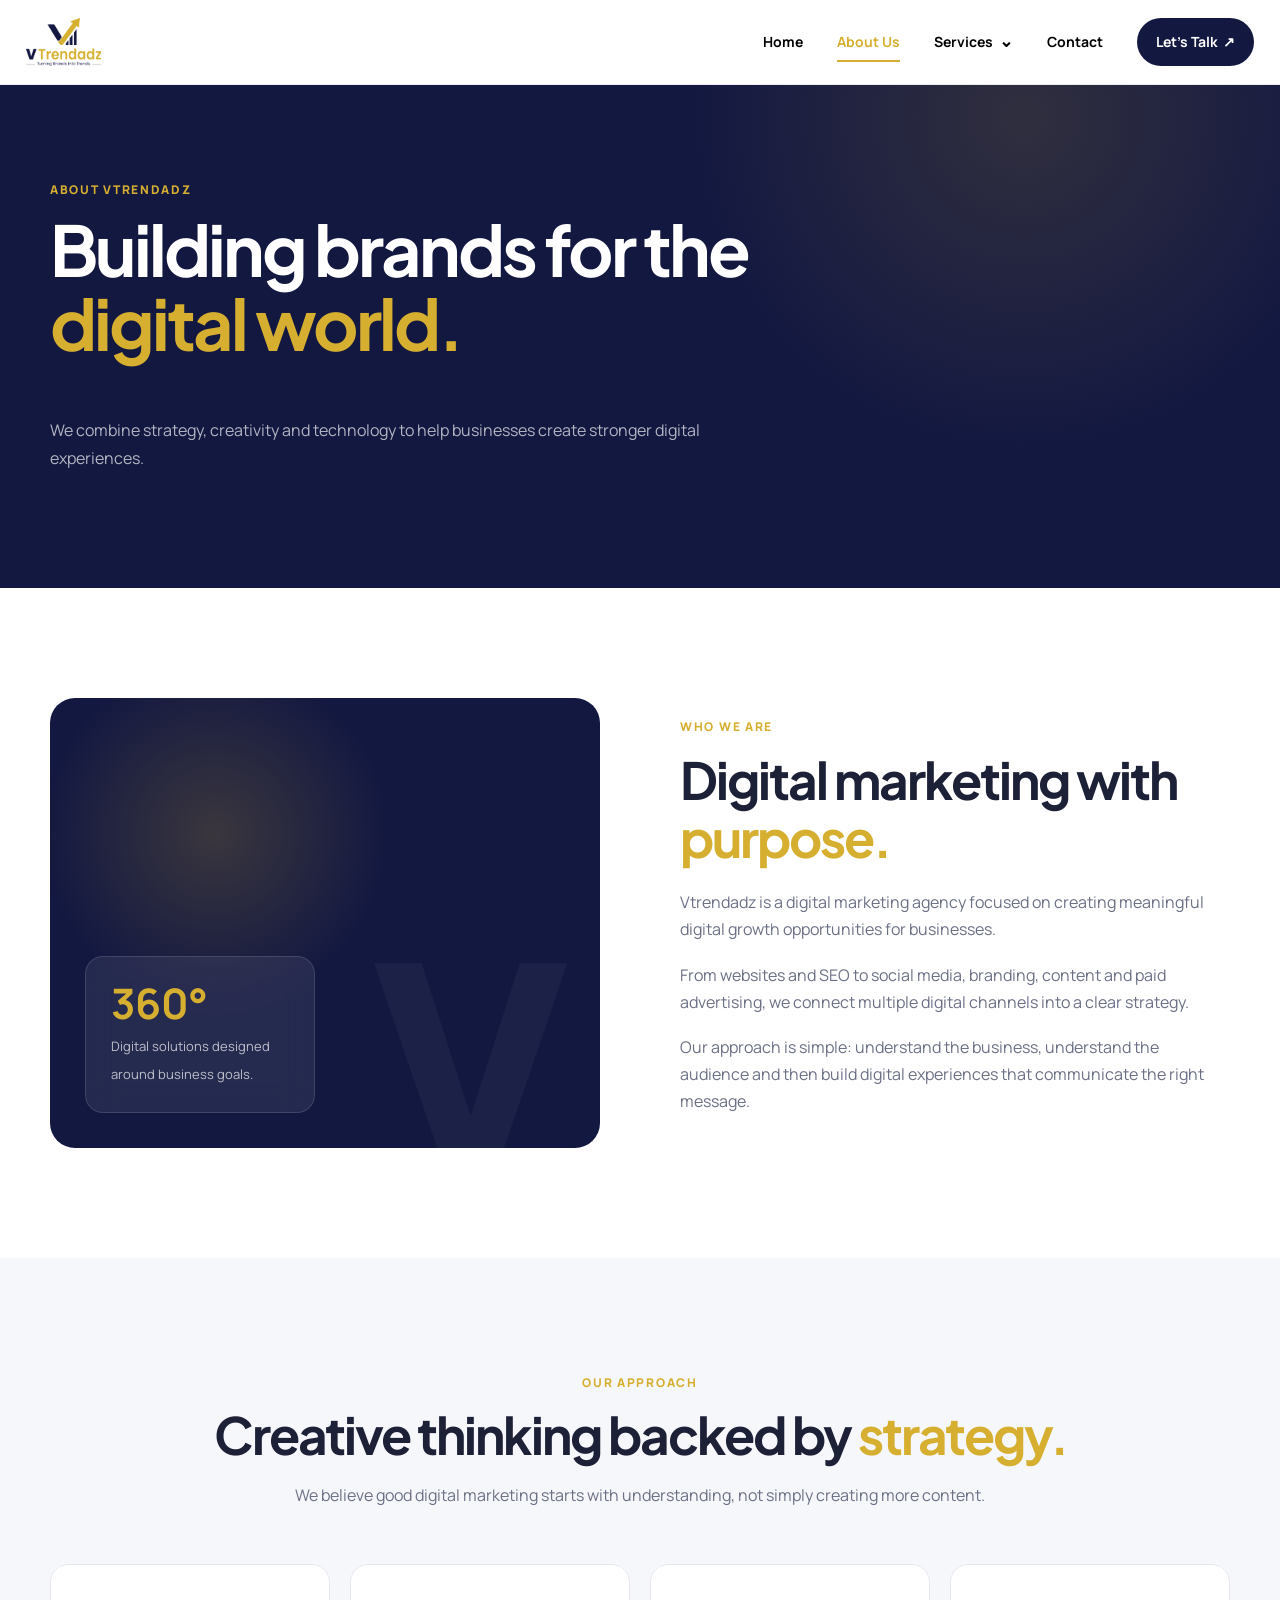
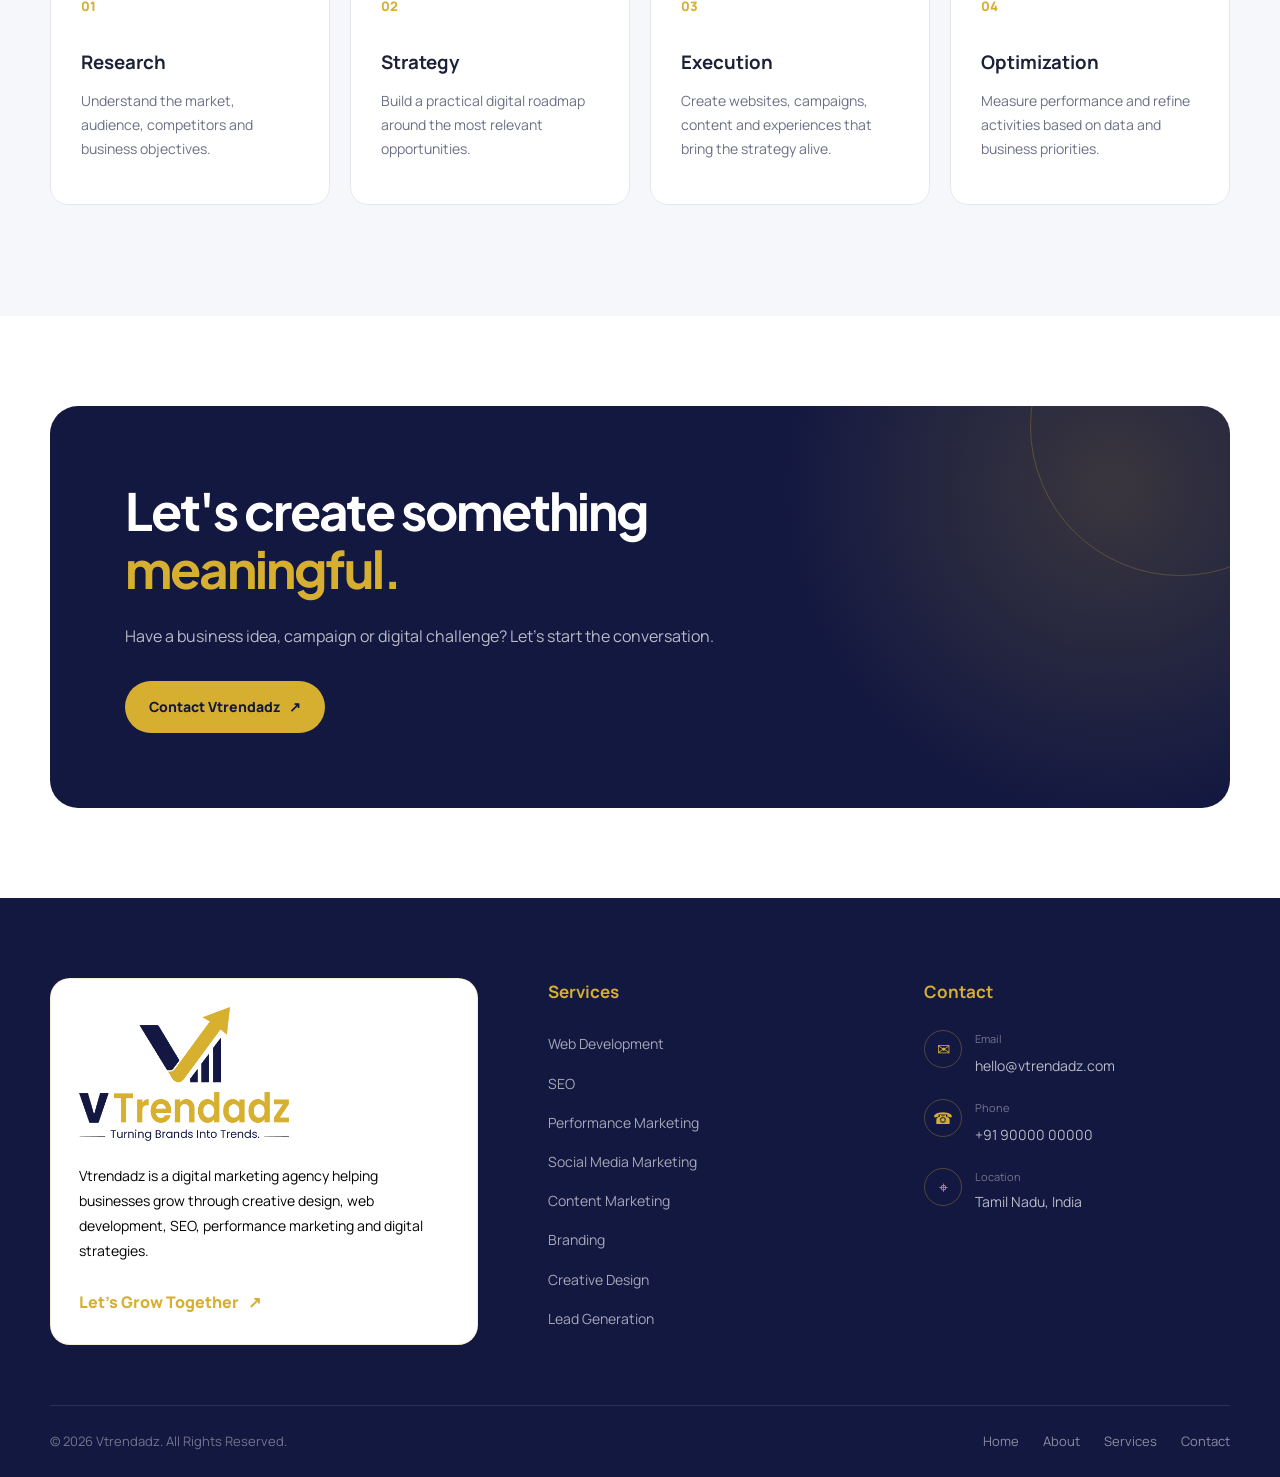
==== commit 4d86985c: "ff" ====
--- a/about.html
+++ b/about.html
@@ -367,14 +367,14 @@
 
                     <ul>
 
-                        <li><a href="web-development.html">Web Development</a></li>
-                        <li><a href="seo.html">SEO</a></li>
-                        <li><a href="performance-marketing.html">Performance Marketing</a></li>
-                        <li><a href="social-media-marketing.html">Social Media Marketing</a></li>
-                        <li><a href="content-marketing.html">Content Marketing</a></li>
-                        <li><a href="branding.html">Branding</a></li>
-                        <li><a href="creative-design.html">Creative Design</a></li>
-                        <li><a href="lead-generation.html">Lead Generation</a></li>
+                        <li><a href="services/web-development.html">Web Development</a></li>
+                        <li><a href="services/seo.html">SEO</a></li>
+                        <li><a href="services/performance-marketing.html">Performance Marketing</a></li>
+                        <li><a href="services/social-media-marketing.html">Social Media Marketing</a></li>
+                        <li><a href="services/content-marketing.html">Content Marketing</a></li>
+                        <li><a href="services/branding.html">Branding</a></li>
+                        <li><a href="services/creative-design.html">Creative Design</a></li>
+                        <li><a href="services/lead-generation.html">Lead Generation</a></li>
 
                     </ul>
 
